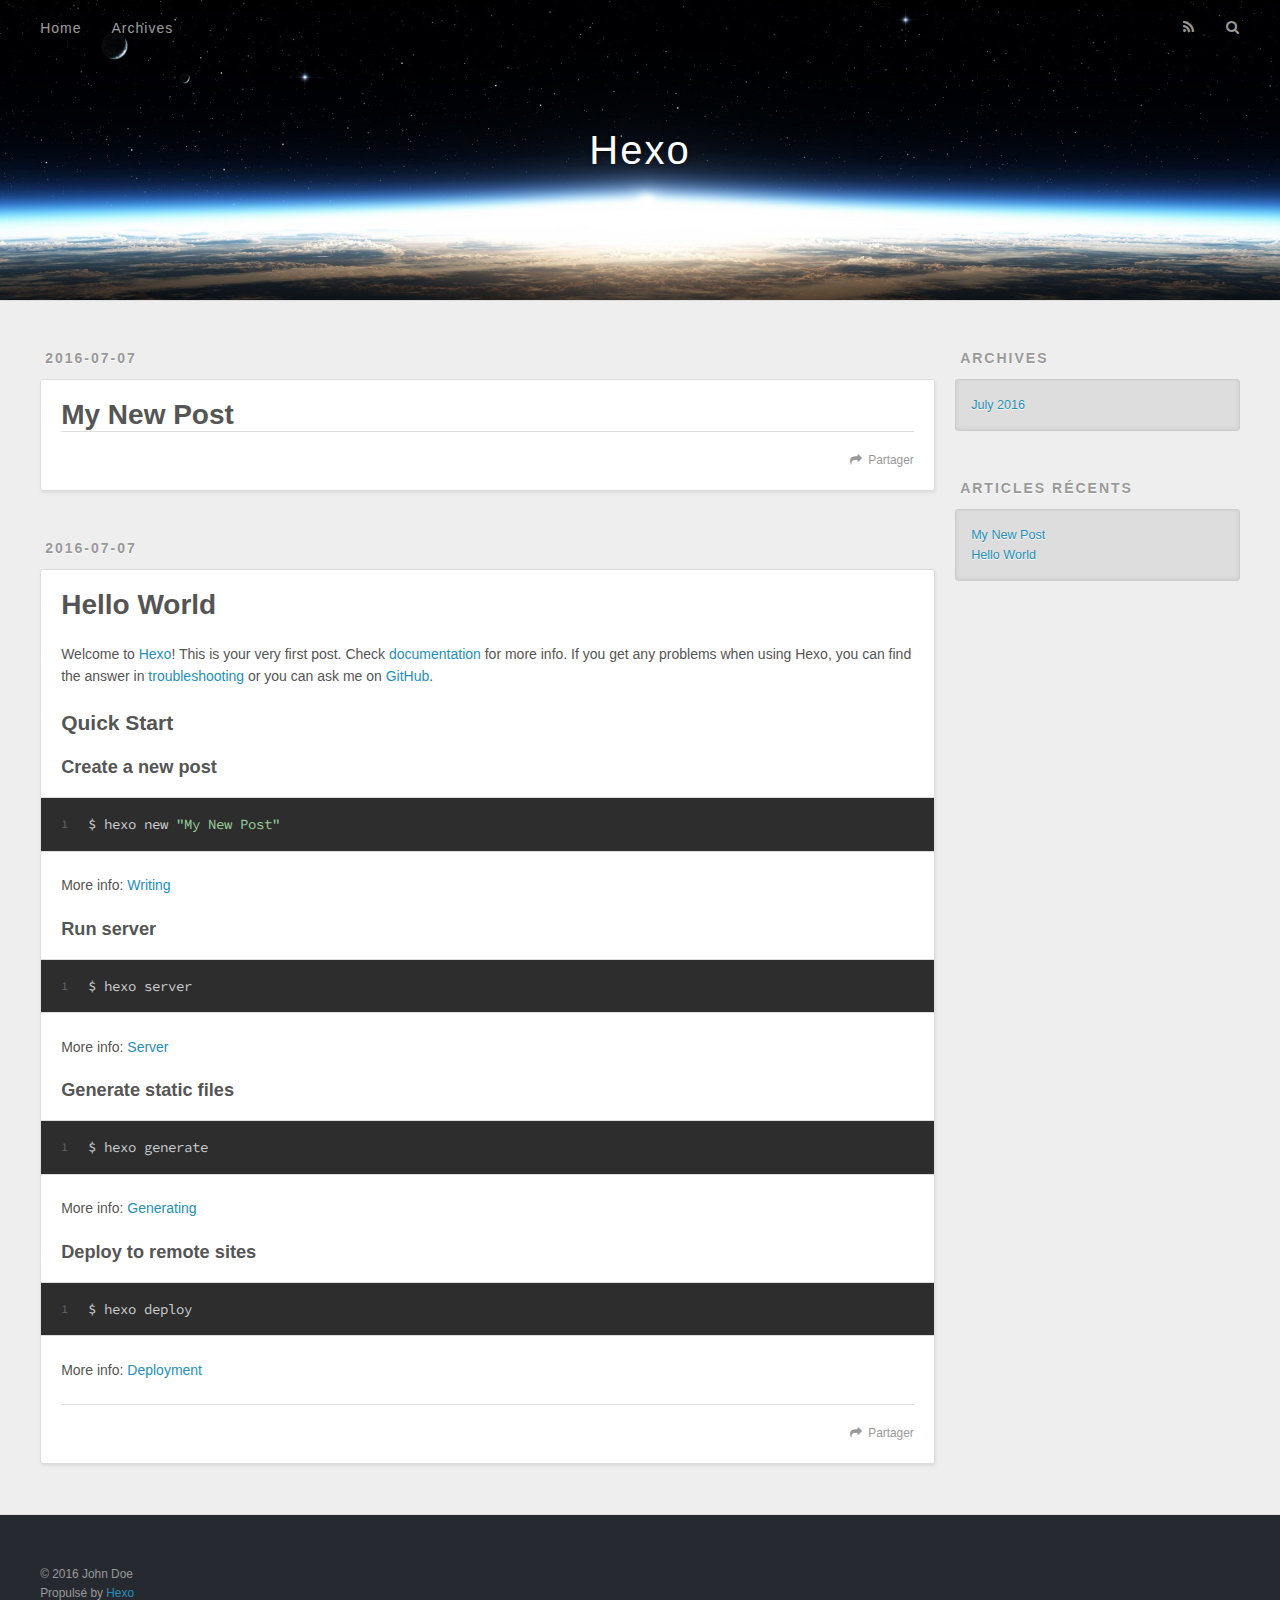
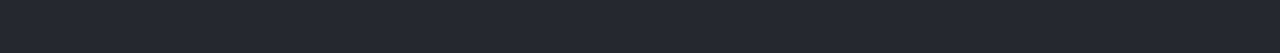
==== index.html @ 5da52dc1 "Site updated: 2016-07-07 16:59:54" ====
<!DOCTYPE html>
<html>
<head>
  <meta charset="utf-8">
  
  <title>Hexo</title>
  <meta name="viewport" content="width=device-width, initial-scale=1, maximum-scale=1">
  <meta property="og:type" content="website">
<meta property="og:title" content="Hexo">
<meta property="og:url" content="http://yoursite.com/index.html">
<meta property="og:site_name" content="Hexo">
<meta name="twitter:card" content="summary">
<meta name="twitter:title" content="Hexo">
  
    <link rel="alternate" href="/atom.xml" title="Hexo" type="application/atom+xml">
  
  
    <link rel="icon" href="/favicon.png">
  
  
    <link href="//fonts.googleapis.com/css?family=Source+Code+Pro" rel="stylesheet" type="text/css">
  
  <link rel="stylesheet" href="/css/style.css">
  

</head>

<body>
  <div id="container">
    <div id="wrap">
      <header id="header">
  <div id="banner"></div>
  <div id="header-outer" class="outer">
    <div id="header-title" class="inner">
      <h1 id="logo-wrap">
        <a href="/" id="logo">Hexo</a>
      </h1>
      
    </div>
    <div id="header-inner" class="inner">
      <nav id="main-nav">
        <a id="main-nav-toggle" class="nav-icon"></a>
        
          <a class="main-nav-link" href="/">Home</a>
        
          <a class="main-nav-link" href="/archives">Archives</a>
        
      </nav>
      <nav id="sub-nav">
        
          <a id="nav-rss-link" class="nav-icon" href="/atom.xml" title="Flux RSS"></a>
        
        <a id="nav-search-btn" class="nav-icon" title="Rechercher"></a>
      </nav>
      <div id="search-form-wrap">
        <form action="//google.com/search" method="get" accept-charset="UTF-8" class="search-form"><input type="search" name="q" results="0" class="search-form-input" placeholder="Search"><button type="submit" class="search-form-submit">&#xF002;</button><input type="hidden" name="sitesearch" value="http://yoursite.com"></form>
      </div>
    </div>
  </div>
</header>
      <div class="outer">
        <section id="main">
  
    <article id="post-My-New-Post" class="article article-type-post" itemscope itemprop="blogPost">
  <div class="article-meta">
    <a href="/2016/07/07/My-New-Post/" class="article-date">
  <time datetime="2016-07-07T08:47:09.000Z" itemprop="datePublished">2016-07-07</time>
</a>
    
  </div>
  <div class="article-inner">
    
    
      <header class="article-header">
        
  
    <h1 itemprop="name">
      <a class="article-title" href="/2016/07/07/My-New-Post/">My New Post</a>
    </h1>
  

      </header>
    
    <div class="article-entry" itemprop="articleBody">
      
        
      
    </div>
    <footer class="article-footer">
      <a data-url="http://yoursite.com/2016/07/07/My-New-Post/" data-id="ciqc2l2w700016sntjnwcvmla" class="article-share-link">Partager</a>
      
      
    </footer>
  </div>
  
</article>


  
    <article id="post-hello-world" class="article article-type-post" itemscope itemprop="blogPost">
  <div class="article-meta">
    <a href="/2016/07/07/hello-world/" class="article-date">
  <time datetime="2016-07-07T08:30:47.000Z" itemprop="datePublished">2016-07-07</time>
</a>
    
  </div>
  <div class="article-inner">
    
    
      <header class="article-header">
        
  
    <h1 itemprop="name">
      <a class="article-title" href="/2016/07/07/hello-world/">Hello World</a>
    </h1>
  

      </header>
    
    <div class="article-entry" itemprop="articleBody">
      
        <p>Welcome to <a href="https://hexo.io/" target="_blank" rel="external">Hexo</a>! This is your very first post. Check <a href="https://hexo.io/docs/" target="_blank" rel="external">documentation</a> for more info. If you get any problems when using Hexo, you can find the answer in <a href="https://hexo.io/docs/troubleshooting.html" target="_blank" rel="external">troubleshooting</a> or you can ask me on <a href="https://github.com/hexojs/hexo/issues" target="_blank" rel="external">GitHub</a>.</p>
<h2 id="Quick-Start"><a href="#Quick-Start" class="headerlink" title="Quick Start"></a>Quick Start</h2><h3 id="Create-a-new-post"><a href="#Create-a-new-post" class="headerlink" title="Create a new post"></a>Create a new post</h3><figure class="highlight bash"><table><tr><td class="gutter"><pre><div class="line">1</div></pre></td><td class="code"><pre><div class="line">$ hexo new <span class="string">"My New Post"</span></div></pre></td></tr></table></figure>
<p>More info: <a href="https://hexo.io/docs/writing.html" target="_blank" rel="external">Writing</a></p>
<h3 id="Run-server"><a href="#Run-server" class="headerlink" title="Run server"></a>Run server</h3><figure class="highlight bash"><table><tr><td class="gutter"><pre><div class="line">1</div></pre></td><td class="code"><pre><div class="line">$ hexo server</div></pre></td></tr></table></figure>
<p>More info: <a href="https://hexo.io/docs/server.html" target="_blank" rel="external">Server</a></p>
<h3 id="Generate-static-files"><a href="#Generate-static-files" class="headerlink" title="Generate static files"></a>Generate static files</h3><figure class="highlight bash"><table><tr><td class="gutter"><pre><div class="line">1</div></pre></td><td class="code"><pre><div class="line">$ hexo generate</div></pre></td></tr></table></figure>
<p>More info: <a href="https://hexo.io/docs/generating.html" target="_blank" rel="external">Generating</a></p>
<h3 id="Deploy-to-remote-sites"><a href="#Deploy-to-remote-sites" class="headerlink" title="Deploy to remote sites"></a>Deploy to remote sites</h3><figure class="highlight bash"><table><tr><td class="gutter"><pre><div class="line">1</div></pre></td><td class="code"><pre><div class="line">$ hexo deploy</div></pre></td></tr></table></figure>
<p>More info: <a href="https://hexo.io/docs/deployment.html" target="_blank" rel="external">Deployment</a></p>

      
    </div>
    <footer class="article-footer">
      <a data-url="http://yoursite.com/2016/07/07/hello-world/" data-id="ciqc2hck200006snt87di91wb" class="article-share-link">Partager</a>
      
      
    </footer>
  </div>
  
</article>


  

</section>
        
          <aside id="sidebar">
  
    

  
    

  
    
  
    
  <div class="widget-wrap">
    <h3 class="widget-title">Archives</h3>
    <div class="widget">
      <ul class="archive-list"><li class="archive-list-item"><a class="archive-list-link" href="/archives/2016/07/">July 2016</a></li></ul>
    </div>
  </div>


  
    
  <div class="widget-wrap">
    <h3 class="widget-title">Articles récents</h3>
    <div class="widget">
      <ul>
        
          <li>
            <a href="/2016/07/07/My-New-Post/">My New Post</a>
          </li>
        
          <li>
            <a href="/2016/07/07/hello-world/">Hello World</a>
          </li>
        
      </ul>
    </div>
  </div>

  
</aside>
        
      </div>
      <footer id="footer">
  
  <div class="outer">
    <div id="footer-info" class="inner">
      &copy; 2016 John Doe<br>
      Propulsé by <a href="http://hexo.io/" target="_blank">Hexo</a>
    </div>
  </div>
</footer>
    </div>
    <nav id="mobile-nav">
  
    <a href="/" class="mobile-nav-link">Home</a>
  
    <a href="/archives" class="mobile-nav-link">Archives</a>
  
</nav>
    

<script src="//ajax.googleapis.com/ajax/libs/jquery/2.0.3/jquery.min.js"></script>


  <link rel="stylesheet" href="/fancybox/jquery.fancybox.css">
  <script src="/fancybox/jquery.fancybox.pack.js"></script>


<script src="/js/script.js"></script>

  </div>
</body>
</html>
---- css/style.css ----
body {
  width: 100%;
}
body:before,
body:after {
  content: "";
  display: table;
}
body:after {
  clear: both;
}
html,
body,
div,
span,
applet,
object,
iframe,
h1,
h2,
h3,
h4,
h5,
h6,
p,
blockquote,
pre,
a,
abbr,
acronym,
address,
big,
cite,
code,
del,
dfn,
em,
img,
ins,
kbd,
q,
s,
samp,
small,
strike,
strong,
sub,
sup,
tt,
var,
dl,
dt,
dd,
ol,
ul,
li,
fieldset,
form,
label,
legend,
table,
caption,
tbody,
tfoot,
thead,
tr,
th,
td {
  margin: 0;
  padding: 0;
  border: 0;
  outline: 0;
  font-weight: inherit;
  font-style: inherit;
  font-family: inherit;
  font-size: 100%;
  vertical-align: baseline;
}
body {
  line-height: 1;
  color: #000;
  background: #fff;
}
ol,
ul {
  list-style: none;
}
table {
  border-collapse: separate;
  border-spacing: 0;
  vertical-align: middle;
}
caption,
th,
td {
  text-align: left;
  font-weight: normal;
  vertical-align: middle;
}
a img {
  border: none;
}
input,
button {
  margin: 0;
  padding: 0;
}
input::-moz-focus-inner,
button::-moz-focus-inner {
  border: 0;
  padding: 0;
}
@font-face {
  font-family: FontAwesome;
  font-style: normal;
  font-weight: normal;
  src: url("fonts/fontawesome-webfont.eot?v=#4.0.3");
  src: url("fonts/fontawesome-webfont.eot?#iefix&v=#4.0.3") format("embedded-opentype"), url("fonts/fontawesome-webfont.woff?v=#4.0.3") format("woff"), url("fonts/fontawesome-webfont.ttf?v=#4.0.3") format("truetype"), url("fonts/fontawesome-webfont.svg#fontawesomeregular?v=#4.0.3") format("svg");
}
html,
body,
#container {
  height: 100%;
}
body {
  background: #eee;
  font: 14px "Helvetica Neue", Helvetica, Arial, sans-serif;
  -webkit-text-size-adjust: 100%;
}
.outer {
  max-width: 1220px;
  margin: 0 auto;
  padding: 0 20px;
}
.outer:before,
.outer:after {
  content: "";
  display: table;
}
.outer:after {
  clear: both;
}
.inner {
  display: inline;
  float: left;
  width: 98.33333333333333%;
  margin: 0 0.833333333333333%;
}
.left,
.alignleft {
  float: left;
}
.right,
.alignright {
  float: right;
}
.clear {
  clear: both;
}
#container {
  position: relative;
}
.mobile-nav-on {
  overflow: hidden;
}
#wrap {
  height: 100%;
  width: 100%;
  position: absolute;
  top: 0;
  left: 0;
  -webkit-transition: 0.2s ease-out;
  -moz-transition: 0.2s ease-out;
  -ms-transition: 0.2s ease-out;
  transition: 0.2s ease-out;
  z-index: 1;
  background: #eee;
}
.mobile-nav-on #wrap {
  left: 280px;
}
@media screen and (min-width: 768px) {
  #main {
    display: inline;
    float: left;
    width: 73.33333333333333%;
    margin: 0 0.833333333333333%;
  }
}
.article-date,
.article-category-link,
.archive-year,
.widget-title {
  text-decoration: none;
  text-transform: uppercase;
  letter-spacing: 2px;
  color: #999;
  margin-bottom: 1em;
  margin-left: 5px;
  line-height: 1em;
  text-shadow: 0 1px #fff;
  font-weight: bold;
}
.article-inner,
.archive-article-inner {
  background: #fff;
  -webkit-box-shadow: 1px 2px 3px #ddd;
  box-shadow: 1px 2px 3px #ddd;
  border: 1px solid #ddd;
  -webkit-border-radius: 3px;
  border-radius: 3px;
}
.article-entry h1,
.widget h1 {
  font-size: 2em;
}
.article-entry h2,
.widget h2 {
  font-size: 1.5em;
}
.article-entry h3,
.widget h3 {
  font-size: 1.3em;
}
.article-entry h4,
.widget h4 {
  font-size: 1.2em;
}
.article-entry h5,
.widget h5 {
  font-size: 1em;
}
.article-entry h6,
.widget h6 {
  font-size: 1em;
  color: #999;
}
.article-entry hr,
.widget hr {
  border: 1px dashed #ddd;
}
.article-entry strong,
.widget strong {
  font-weight: bold;
}
.article-entry em,
.widget em,
.article-entry cite,
.widget cite {
  font-style: italic;
}
.article-entry sup,
.widget sup,
.article-entry sub,
.widget sub {
  font-size: 0.75em;
  line-height: 0;
  position: relative;
  vertical-align: baseline;
}
.article-entry sup,
.widget sup {
  top: -0.5em;
}
.article-entry sub,
.widget sub {
  bottom: -0.2em;
}
.article-entry small,
.widget small {
  font-size: 0.85em;
}
.article-entry acronym,
.widget acronym,
.article-entry abbr,
.widget abbr {
  border-bottom: 1px dotted;
}
.article-entry ul,
.widget ul,
.article-entry ol,
.widget ol,
.article-entry dl,
.widget dl {
  margin: 0 20px;
  line-height: 1.6em;
}
.article-entry ul ul,
.widget ul ul,
.article-entry ol ul,
.widget ol ul,
.article-entry ul ol,
.widget ul ol,
.article-entry ol ol,
.widget ol ol {
  margin-top: 0;
  margin-bottom: 0;
}
.article-entry ul,
.widget ul {
  list-style: disc;
}
.article-entry ol,
.widget ol {
  list-style: decimal;
}
.article-entry dt,
.widget dt {
  font-weight: bold;
}
#header {
  height: 300px;
  position: relative;
  border-bottom: 1px solid #ddd;
}
#header:before,
#header:after {
  content: "";
  position: absolute;
  left: 0;
  right: 0;
  height: 40px;
}
#header:before {
  top: 0;
  background: -webkit-linear-gradient(rgba(0,0,0,0.2), transparent);
  background: -moz-linear-gradient(rgba(0,0,0,0.2), transparent);
  background: -ms-linear-gradient(rgba(0,0,0,0.2), transparent);
  background: linear-gradient(rgba(0,0,0,0.2), transparent);
}
#header:after {
  bottom: 0;
  background: -webkit-linear-gradient(transparent, rgba(0,0,0,0.2));
  background: -moz-linear-gradient(transparent, rgba(0,0,0,0.2));
  background: -ms-linear-gradient(transparent, rgba(0,0,0,0.2));
  background: linear-gradient(transparent, rgba(0,0,0,0.2));
}
#header-outer {
  height: 100%;
  position: relative;
}
#header-inner {
  position: relative;
  overflow: hidden;
}
#banner {
  position: absolute;
  top: 0;
  left: 0;
  width: 100%;
  height: 100%;
  background: url("images/banner.jpg") center #000;
  -webkit-background-size: cover;
  -moz-background-size: cover;
  background-size: cover;
  z-index: -1;
}
#header-title {
  text-align: center;
  height: 40px;
  position: absolute;
  top: 50%;
  left: 0;
  margin-top: -20px;
}
#logo,
#subtitle {
  text-decoration: none;
  color: #fff;
  font-weight: 300;
  text-shadow: 0 1px 4px rgba(0,0,0,0.3);
}
#logo {
  font-size: 40px;
  line-height: 40px;
  letter-spacing: 2px;
}
#subtitle {
  font-size: 16px;
  line-height: 16px;
  letter-spacing: 1px;
}
#subtitle-wrap {
  margin-top: 16px;
}
#main-nav {
  float: left;
  margin-left: -15px;
}
.nav-icon,
.main-nav-link {
  float: left;
  color: #fff;
  opacity: 0.6;
  text-decoration: none;
  text-shadow: 0 1px rgba(0,0,0,0.2);
  -webkit-transition: opacity 0.2s;
  -moz-transition: opacity 0.2s;
  -ms-transition: opacity 0.2s;
  transition: opacity 0.2s;
  display: block;
  padding: 20px 15px;
}
.nav-icon:hover,
.main-nav-link:hover {
  opacity: 1;
}
.nav-icon {
  font-family: FontAwesome;
  text-align: center;
  font-size: 14px;
  width: 14px;
  height: 14px;
  padding: 20px 15px;
  position: relative;
  cursor: pointer;
}
.main-nav-link {
  font-weight: 300;
  letter-spacing: 1px;
}
@media screen and (max-width: 479px) {
  .main-nav-link {
    display: none;
  }
}
#main-nav-toggle {
  display: none;
}
#main-nav-toggle:before {
  content: "\f0c9";
}
@media screen and (max-width: 479px) {
  #main-nav-toggle {
    display: block;
  }
}
#sub-nav {
  float: right;
  margin-right: -15px;
}
#nav-rss-link:before {
  content: "\f09e";
}
#nav-search-btn:before {
  content: "\f002";
}
#search-form-wrap {
  position: absolute;
  top: 15px;
  width: 150px;
  height: 30px;
  right: -150px;
  opacity: 0;
  -webkit-transition: 0.2s ease-out;
  -moz-transition: 0.2s ease-out;
  -ms-transition: 0.2s ease-out;
  transition: 0.2s ease-out;
}
#search-form-wrap.on {
  opacity: 1;
  right: 0;
}
@media screen and (max-width: 479px) {
  #search-form-wrap {
    width: 100%;
    right: -100%;
  }
}
.search-form {
  position: absolute;
  top: 0;
  left: 0;
  right: 0;
  background: #fff;
  padding: 5px 15px;
  -webkit-border-radius: 15px;
  border-radius: 15px;
  -webkit-box-shadow: 0 0 10px rgba(0,0,0,0.3);
  box-shadow: 0 0 10px rgba(0,0,0,0.3);
}
.search-form-input {
  border: none;
  background: none;
  color: #555;
  width: 100%;
  font: 13px "Helvetica Neue", Helvetica, Arial, sans-serif;
  outline: none;
}
.search-form-input::-webkit-search-results-decoration,
.search-form-input::-webkit-search-cancel-button {
  -webkit-appearance: none;
}
.search-form-submit {
  position: absolute;
  top: 50%;
  right: 10px;
  margin-top: -7px;
  font: 13px FontAwesome;
  border: none;
  background: none;
  color: #bbb;
  cursor: pointer;
}
.search-form-submit:hover,
.search-form-submit:focus {
  color: #777;
}
.article {
  margin: 50px 0;
}
.article-inner {
  overflow: hidden;
}
.article-meta:before,
.article-meta:after {
  content: "";
  display: table;
}
.article-meta:after {
  clear: both;
}
.article-date {
  float: left;
}
.article-category {
  float: left;
  line-height: 1em;
  color: #ccc;
  text-shadow: 0 1px #fff;
  margin-left: 8px;
}
.article-category:before {
  content: "\2022";
}
.article-category-link {
  margin: 0 12px 1em;
}
.article-header {
  padding: 20px 20px 0;
}
.article-title {
  text-decoration: none;
  font-size: 2em;
  font-weight: bold;
  color: #555;
  line-height: 1.1em;
  -webkit-transition: color 0.2s;
  -moz-transition: color 0.2s;
  -ms-transition: color 0.2s;
  transition: color 0.2s;
}
a.article-title:hover {
  color: #258fb8;
}
.article-entry {
  color: #555;
  padding: 0 20px;
}
.article-entry:before,
.article-entry:after {
  content: "";
  display: table;
}
.article-entry:after {
  clear: both;
}
.article-entry p,
.article-entry table {
  line-height: 1.6em;
  margin: 1.6em 0;
}
.article-entry h1,
.article-entry h2,
.article-entry h3,
.article-entry h4,
.article-entry h5,
.article-entry h6 {
  font-weight: bold;
}
.article-entry h1,
.article-entry h2,
.article-entry h3,
.article-entry h4,
.article-entry h5,
.article-entry h6 {
  line-height: 1.1em;
  margin: 1.1em 0;
}
.article-entry a {
  color: #258fb8;
  text-decoration: none;
}
.article-entry a:hover {
  text-decoration: underline;
}
.article-entry ul,
.article-entry ol,
.article-entry dl {
  margin-top: 1.6em;
  margin-bottom: 1.6em;
}
.article-entry img,
.article-entry video {
  max-width: 100%;
  height: auto;
  display: block;
  margin: auto;
}
.article-entry iframe {
  border: none;
}
.article-entry table {
  width: 100%;
  border-collapse: collapse;
  border-spacing: 0;
}
.article-entry th {
  font-weight: bold;
  border-bottom: 3px solid #ddd;
  padding-bottom: 0.5em;
}
.article-entry td {
  border-bottom: 1px solid #ddd;
  padding: 10px 0;
}
.article-entry blockquote {
  font-family: Georgia, "Times New Roman", serif;
  font-size: 1.4em;
  margin: 1.6em 20px;
  text-align: center;
}
.article-entry blockquote footer {
  font-size: 14px;
  margin: 1.6em 0;
  font-family: "Helvetica Neue", Helvetica, Arial, sans-serif;
}
.article-entry blockquote footer cite:before {
  content: "—";
  padding: 0 0.5em;
}
.article-entry .pullquote {
  text-align: left;
  width: 45%;
  margin: 0;
}
.article-entry .pullquote.left {
  margin-left: 0.5em;
  margin-right: 1em;
}
.article-entry .pullquote.right {
  margin-right: 0.5em;
  margin-left: 1em;
}
.article-entry .caption {
  color: #999;
  display: block;
  font-size: 0.9em;
  margin-top: 0.5em;
  position: relative;
  text-align: center;
}
.article-entry .video-container {
  position: relative;
  padding-top: 56.25%;
  height: 0;
  overflow: hidden;
}
.article-entry .video-container iframe,
.article-entry .video-container object,
.article-entry .video-container embed {
  position: absolute;
  top: 0;
  left: 0;
  width: 100%;
  height: 100%;
  margin-top: 0;
}
.article-more-link a {
  display: inline-block;
  line-height: 1em;
  padding: 6px 15px;
  -webkit-border-radius: 15px;
  border-radius: 15px;
  background: #eee;
  color: #999;
  text-shadow: 0 1px #fff;
  text-decoration: none;
}
.article-more-link a:hover {
  background: #258fb8;
  color: #fff;
  text-decoration: none;
  text-shadow: 0 1px #1e7293;
}
.article-footer {
  font-size: 0.85em;
  line-height: 1.6em;
  border-top: 1px solid #ddd;
  padding-top: 1.6em;
  margin: 0 20px 20px;
}
.article-footer:before,
.article-footer:after {
  content: "";
  display: table;
}
.article-footer:after {
  clear: both;
}
.article-footer a {
  color: #999;
  text-decoration: none;
}
.article-footer a:hover {
  color: #555;
}
.article-tag-list-item {
  float: left;
  margin-right: 10px;
}
.article-tag-list-link:before {
  content: "#";
}
.article-comment-link {
  float: right;
}
.article-comment-link:before {
  content: "\f075";
  font-family: FontAwesome;
  padding-right: 8px;
}
.article-share-link {
  cursor: pointer;
  float: right;
  margin-left: 20px;
}
.article-share-link:before {
  content: "\f064";
  font-family: FontAwesome;
  padding-right: 6px;
}
#article-nav {
  position: relative;
}
#article-nav:before,
#article-nav:after {
  content: "";
  display: table;
}
#article-nav:after {
  clear: both;
}
@media screen and (min-width: 768px) {
  #article-nav {
    margin: 50px 0;
  }
  #article-nav:before {
    width: 8px;
    height: 8px;
    position: absolute;
    top: 50%;
    left: 50%;
    margin-top: -4px;
    margin-left: -4px;
    content: "";
    -webkit-border-radius: 50%;
    border-radius: 50%;
    background: #ddd;
    -webkit-box-shadow: 0 1px 2px #fff;
    box-shadow: 0 1px 2px #fff;
  }
}
.article-nav-link-wrap {
  text-decoration: none;
  text-shadow: 0 1px #fff;
  color: #999;
  -webkit-box-sizing: border-box;
  -moz-box-sizing: border-box;
  box-sizing: border-box;
  margin-top: 50px;
  text-align: center;
  display: block;
}
.article-nav-link-wrap:hover {
  color: #555;
}
@media screen and (min-width: 768px) {
  .article-nav-link-wrap {
    width: 50%;
    margin-top: 0;
  }
}
@media screen and (min-width: 768px) {
  #article-nav-newer {
    float: left;
    text-align: right;
    padding-right: 20px;
  }
}
@media screen and (min-width: 768px) {
  #article-nav-older {
    float: right;
    text-align: left;
    padding-left: 20px;
  }
}
.article-nav-caption {
  text-transform: uppercase;
  letter-spacing: 2px;
  color: #ddd;
  line-height: 1em;
  font-weight: bold;
}
#article-nav-newer .article-nav-caption {
  margin-right: -2px;
}
.article-nav-title {
  font-size: 0.85em;
  line-height: 1.6em;
  margin-top: 0.5em;
}
.article-share-box {
  position: absolute;
  display: none;
  background: #fff;
  -webkit-box-shadow: 1px 2px 10px rgba(0,0,0,0.2);
  box-shadow: 1px 2px 10px rgba(0,0,0,0.2);
  -webkit-border-radius: 3px;
  border-radius: 3px;
  margin-left: -145px;
  overflow: hidden;
  z-index: 1;
}
.article-share-box.on {
  display: block;
}
.article-share-input {
  width: 100%;
  background: none;
  -webkit-box-sizing: border-box;
  -moz-box-sizing: border-box;
  box-sizing: border-box;
  font: 14px "Helvetica Neue", Helvetica, Arial, sans-serif;
  padding: 0 15px;
  color: #555;
  outline: none;
  border: 1px solid #ddd;
  -webkit-border-radius: 3px 3px 0 0;
  border-radius: 3px 3px 0 0;
  height: 36px;
  line-height: 36px;
}
.article-share-links {
  background: #eee;
}
.article-share-links:before,
.article-share-links:after {
  content: "";
  display: table;
}
.article-share-links:after {
  clear: both;
}
.article-share-twitter,
.article-share-facebook,
.article-share-pinterest,
.article-share-google {
  width: 50px;
  height: 36px;
  display: block;
  float: left;
  position: relative;
  color: #999;
  text-shadow: 0 1px #fff;
}
.article-share-twitter:before,
.article-share-facebook:before,
.article-share-pinterest:before,
.article-share-google:before {
  font-size: 20px;
  font-family: FontAwesome;
  width: 20px;
  height: 20px;
  position: absolute;
  top: 50%;
  left: 50%;
  margin-top: -10px;
  margin-left: -10px;
  text-align: center;
}
.article-share-twitter:hover,
.article-share-facebook:hover,
.article-share-pinterest:hover,
.article-share-google:hover {
  color: #fff;
}
.article-share-twitter:before {
  content: "\f099";
}
.article-share-twitter:hover {
  background: #00aced;
  text-shadow: 0 1px #008abe;
}
.article-share-facebook:before {
  content: "\f09a";
}
.article-share-facebook:hover {
  background: #3b5998;
  text-shadow: 0 1px #2f477a;
}
.article-share-pinterest:before {
  content: "\f0d2";
}
.article-share-pinterest:hover {
  background: #cb2027;
  text-shadow: 0 1px #a21a1f;
}
.article-share-google:before {
  content: "\f0d5";
}
.article-share-google:hover {
  background: #dd4b39;
  text-shadow: 0 1px #be3221;
}
.article-gallery {
  background: #000;
  position: relative;
}
.article-gallery-photos {
  position: relative;
  overflow: hidden;
}
.article-gallery-img {
  display: none;
  max-width: 100%;
}
.article-gallery-img:first-child {
  display: block;
}
.article-gallery-img.loaded {
  position: absolute;
  display: block;
}
.article-gallery-img img {
  display: block;
  max-width: 100%;
  margin: 0 auto;
}
#comments {
  background: #fff;
  -webkit-box-shadow: 1px 2px 3px #ddd;
  box-shadow: 1px 2px 3px #ddd;
  padding: 20px;
  border: 1px solid #ddd;
  -webkit-border-radius: 3px;
  border-radius: 3px;
  margin: 50px 0;
}
#comments a {
  color: #258fb8;
}
.archives-wrap {
  margin: 50px 0;
}
.archives:before,
.archives:after {
  content: "";
  display: table;
}
.archives:after {
  clear: both;
}
.archive-year-wrap {
  margin-bottom: 1em;
}
.archives {
  -webkit-column-gap: 10px;
  -moz-column-gap: 10px;
  column-gap: 10px;
}
@media screen and (min-width: 480px) and (max-width: 767px) {
  .archives {
    -webkit-column-count: 2;
    -moz-column-count: 2;
    column-count: 2;
  }
}
@media screen and (min-width: 768px) {
  .archives {
    -webkit-column-count: 3;
    -moz-column-count: 3;
    column-count: 3;
  }
}
.archive-article {
  -webkit-column-break-inside: avoid;
  page-break-inside: avoid;
  overflow: hidden;
  break-inside: avoid-column;
}
.archive-article-inner {
  padding: 10px;
  margin-bottom: 15px;
}
.archive-article-title {
  text-decoration: none;
  font-weight: bold;
  color: #555;
  -webkit-transition: color 0.2s;
  -moz-transition: color 0.2s;
  -ms-transition: color 0.2s;
  transition: color 0.2s;
  line-height: 1.6em;
}
.archive-article-title:hover {
  color: #258fb8;
}
.archive-article-footer {
  margin-top: 1em;
}
.archive-article-date {
  color: #999;
  text-decoration: none;
  font-size: 0.85em;
  line-height: 1em;
  margin-bottom: 0.5em;
  display: block;
}
#page-nav {
  margin: 50px auto;
  background: #fff;
  -webkit-box-shadow: 1px 2px 3px #ddd;
  box-shadow: 1px 2px 3px #ddd;
  border: 1px solid #ddd;
  -webkit-border-radius: 3px;
  border-radius: 3px;
  text-align: center;
  color: #999;
  overflow: hidden;
}
#page-nav:before,
#page-nav:after {
  content: "";
  display: table;
}
#page-nav:after {
  clear: both;
}
#page-nav a,
#page-nav span {
  padding: 10px 20px;
  line-height: 1;
  height: 2ex;
}
#page-nav a {
  color: #999;
  text-decoration: none;
}
#page-nav a:hover {
  background: #999;
  color: #fff;
}
#page-nav .prev {
  float: left;
}
#page-nav .next {
  float: right;
}
#page-nav .page-number {
  display: inline-block;
}
@media screen and (max-width: 479px) {
  #page-nav .page-number {
    display: none;
  }
}
#page-nav .current {
  color: #555;
  font-weight: bold;
}
#page-nav .space {
  color: #ddd;
}
#footer {
  background: #262a30;
  padding: 50px 0;
  border-top: 1px solid #ddd;
  color: #999;
}
#footer a {
  color: #258fb8;
  text-decoration: none;
}
#footer a:hover {
  text-decoration: underline;
}
#footer-info {
  line-height: 1.6em;
  font-size: 0.85em;
}
.article-entry pre,
.article-entry .highlight {
  background: #2d2d2d;
  margin: 0 -20px;
  padding: 15px 20px;
  border-style: solid;
  border-color: #ddd;
  border-width: 1px 0;
  overflow: auto;
  color: #ccc;
  line-height: 22.400000000000002px;
}
.article-entry .highlight .gutter pre,
.article-entry .gist .gist-file .gist-data .line-numbers {
  color: #666;
  font-size: 0.85em;
}
.article-entry pre,
.article-entry code {
  font-family: "Source Code Pro", Consolas, Monaco, Menlo, Consolas, monospace;
}
.article-entry code {
  background: #eee;
  text-shadow: 0 1px #fff;
  padding: 0 0.3em;
}
.article-entry pre code {
  background: none;
  text-shadow: none;
  padding: 0;
}
.article-entry .highlight pre {
  border: none;
  margin: 0;
  padding: 0;
}
.article-entry .highlight table {
  margin: 0;
  width: auto;
}
.article-entry .highlight td {
  border: none;
  padding: 0;
}
.article-entry .highlight figcaption {
  font-size: 0.85em;
  color: #999;
  line-height: 1em;
  margin-bottom: 1em;
}
.article-entry .highlight figcaption:before,
.article-entry .highlight figcaption:after {
  content: "";
  display: table;
}
.article-entry .highlight figcaption:after {
  clear: both;
}
.article-entry .highlight figcaption a {
  float: right;
}
.article-entry .highlight .gutter pre {
  text-align: right;
  padding-right: 20px;
}
.article-entry .highlight .line {
  height: 22.400000000000002px;
}
.article-entry .highlight .line.marked {
  background: #515151;
}
.article-entry .gist {
  margin: 0 -20px;
  border-style: solid;
  border-color: #ddd;
  border-width: 1px 0;
  background: #2d2d2d;
  padding: 15px 20px 15px 0;
}
.article-entry .gist .gist-file {
  border: none;
  font-family: "Source Code Pro", Consolas, Monaco, Menlo, Consolas, monospace;
  margin: 0;
}
.article-entry .gist .gist-file .gist-data {
  background: none;
  border: none;
}
.article-entry .gist .gist-file .gist-data .line-numbers {
  background: none;
  border: none;
  padding: 0 20px 0 0;
}
.article-entry .gist .gist-file .gist-data .line-data {
  padding: 0 !important;
}
.article-entry .gist .gist-file .highlight {
  margin: 0;
  padding: 0;
  border: none;
}
.article-entry .gist .gist-file .gist-meta {
  background: #2d2d2d;
  color: #999;
  font: 0.85em "Helvetica Neue", Helvetica, Arial, sans-serif;
  text-shadow: 0 0;
  padding: 0;
  margin-top: 1em;
  margin-left: 20px;
}
.article-entry .gist .gist-file .gist-meta a {
  color: #258fb8;
  font-weight: normal;
}
.article-entry .gist .gist-file .gist-meta a:hover {
  text-decoration: underline;
}
pre .comment,
pre .title {
  color: #999;
}
pre .variable,
pre .attribute,
pre .tag,
pre .regexp,
pre .ruby .constant,
pre .xml .tag .title,
pre .xml .pi,
pre .xml .doctype,
pre .html .doctype,
pre .css .id,
pre .css .class,
pre .css .pseudo {
  color: #f2777a;
}
pre .number,
pre .preprocessor,
pre .built_in,
pre .literal,
pre .params,
pre .constant {
  color: #f99157;
}
pre .class,
pre .ruby .class .title,
pre .css .rules .attribute {
  color: #9c9;
}
pre .string,
pre .value,
pre .inheritance,
pre .header,
pre .ruby .symbol,
pre .xml .cdata {
  color: #9c9;
}
pre .css .hexcolor {
  color: #6cc;
}
pre .function,
pre .python .decorator,
pre .python .title,
pre .ruby .function .title,
pre .ruby .title .keyword,
pre .perl .sub,
pre .javascript .title,
pre .coffeescript .title {
  color: #69c;
}
pre .keyword,
pre .javascript .function {
  color: #c9c;
}
@media screen and (max-width: 479px) {
  #mobile-nav {
    position: absolute;
    top: 0;
    left: 0;
    width: 280px;
    height: 100%;
    background: #191919;
    border-right: 1px solid #fff;
  }
}
@media screen and (max-width: 479px) {
  .mobile-nav-link {
    display: block;
    color: #999;
    text-decoration: none;
    padding: 15px 20px;
    font-weight: bold;
  }
  .mobile-nav-link:hover {
    color: #fff;
  }
}
@media screen and (min-width: 768px) {
  #sidebar {
    display: inline;
    float: left;
    width: 23.333333333333332%;
    margin: 0 0.833333333333333%;
  }
}
.widget-wrap {
  margin: 50px 0;
}
.widget {
  color: #777;
  text-shadow: 0 1px #fff;
  background: #ddd;
  -webkit-box-shadow: 0 -1px 4px #ccc inset;
  box-shadow: 0 -1px 4px #ccc inset;
  border: 1px solid #ccc;
  padding: 15px;
  -webkit-border-radius: 3px;
  border-radius: 3px;
}
.widget a {
  color: #258fb8;
  text-decoration: none;
}
.widget a:hover {
  text-decoration: underline;
}
.widget ul ul,
.widget ol ul,
.widget dl ul,
.widget ul ol,
.widget ol ol,
.widget dl ol,
.widget ul dl,
.widget ol dl,
.widget dl dl {
  margin-left: 15px;
  list-style: disc;
}
.widget {
  line-height: 1.6em;
  word-wrap: break-word;
  font-size: 0.9em;
}
.widget ul,
.widget ol {
  list-style: none;
  margin: 0;
}
.widget ul ul,
.widget ol ul,
.widget ul ol,
.widget ol ol {
  margin: 0 20px;
}
.widget ul ul,
.widget ol ul {
  list-style: disc;
}
.widget ul ol,
.widget ol ol {
  list-style: decimal;
}
.category-list-count,
.tag-list-count,
.archive-list-count {
  padding-left: 5px;
  color: #999;
  font-size: 0.85em;
}
.category-list-count:before,
.tag-list-count:before,
.archive-list-count:before {
  content: "(";
}
.category-list-count:after,
.tag-list-count:after,
.archive-list-count:after {
  content: ")";
}
.tagcloud a {
  margin-right: 5px;
  display: inline-block;
}
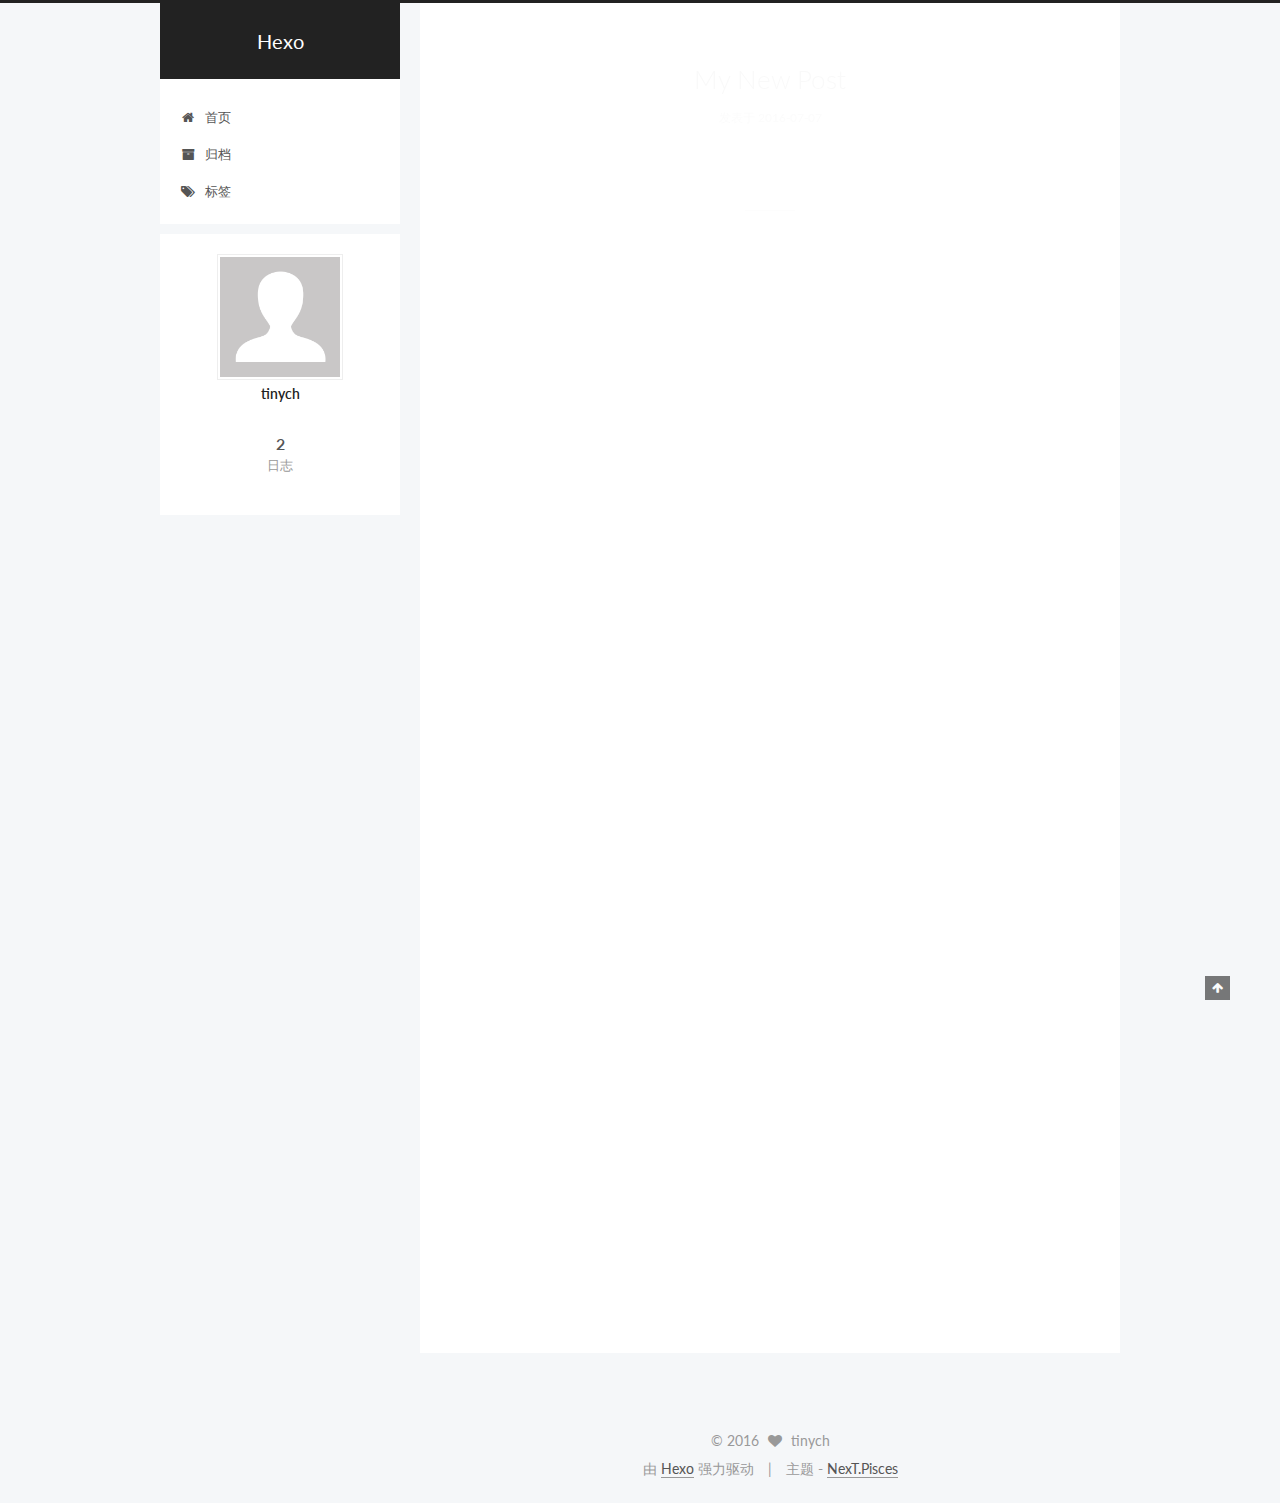
==== commit 6fdf4e67: "Site updated: 2016-07-07 18:28:16" ====
--- a/index.html
+++ b/index.html
@@ -1,125 +1,378 @@
-<!DOCTYPE html>
-<html>
+<!doctype html>
+
+
+
+  
+
+
+<html class="theme-next pisces use-motion">
 <head>
-  <meta charset="utf-8">
-  
-  <title>Hexo</title>
-  <meta name="viewport" content="width=device-width, initial-scale=1, maximum-scale=1">
-  <meta property="og:type" content="website">
+  <meta charset="UTF-8"/>
+<meta http-equiv="X-UA-Compatible" content="IE=edge,chrome=1" />
+<meta name="viewport" content="width=device-width, initial-scale=1, maximum-scale=1"/>
+
+
+
+<meta http-equiv="Cache-Control" content="no-transform" />
+<meta http-equiv="Cache-Control" content="no-siteapp" />
+
+
+
+
+
+
+
+
+
+
+
+
+  
+  
+  <link href="/vendors/fancybox/source/jquery.fancybox.css?v=2.1.5" rel="stylesheet" type="text/css" />
+
+
+
+
+  
+  
+  
+  
+
+  
+    
+    
+  
+
+  
+
+  
+
+  
+
+  
+
+  
+    
+    
+    <link href="//fonts.googleapis.com/css?family=Lato:300,300italic,400,400italic,700,700italic&subset=latin,latin-ext" rel="stylesheet" type="text/css">
+  
+
+
+
+
+
+
+<link href="/vendors/font-awesome/css/font-awesome.min.css?v=4.4.0" rel="stylesheet" type="text/css" />
+
+<link href="/css/main.css?v=5.0.1" rel="stylesheet" type="text/css" />
+
+
+  <meta name="keywords" content="Hexo, NexT" />
+
+
+
+
+
+
+
+
+  <link rel="shortcut icon" type="image/x-icon" href="/favicon.ico?v=5.0.1" />
+
+
+
+
+
+
+<meta property="og:type" content="website">
 <meta property="og:title" content="Hexo">
 <meta property="og:url" content="http://yoursite.com/index.html">
 <meta property="og:site_name" content="Hexo">
 <meta name="twitter:card" content="summary">
 <meta name="twitter:title" content="Hexo">
-  
-    <link rel="alternate" href="/atom.xml" title="Hexo" type="application/atom+xml">
-  
-  
-    <link rel="icon" href="/favicon.png">
-  
-  
-    <link href="//fonts.googleapis.com/css?family=Source+Code+Pro" rel="stylesheet" type="text/css">
-  
-  <link rel="stylesheet" href="/css/style.css">
-  
-
+
+
+
+<script type="text/javascript" id="hexo.configuration">
+  var NexT = window.NexT || {};
+  var CONFIG = {
+    scheme: 'Pisces',
+    sidebar: {"position":"left","display":"post"},
+    fancybox: true,
+    motion: true,
+    duoshuo: {
+      userId: 0,
+      author: '博主'
+    }
+  };
+</script>
+
+
+
+
+  <link rel="canonical" href="http://yoursite.com/"/>
+
+  <title> Hexo </title>
 </head>
 
-<body>
-  <div id="container">
-    <div id="wrap">
-      <header id="header">
-  <div id="banner"></div>
-  <div id="header-outer" class="outer">
-    <div id="header-title" class="inner">
-      <h1 id="logo-wrap">
-        <a href="/" id="logo">Hexo</a>
-      </h1>
-      
-    </div>
-    <div id="header-inner" class="inner">
-      <nav id="main-nav">
-        <a id="main-nav-toggle" class="nav-icon"></a>
-        
-          <a class="main-nav-link" href="/">Home</a>
-        
-          <a class="main-nav-link" href="/archives">Archives</a>
-        
-      </nav>
-      <nav id="sub-nav">
-        
-          <a id="nav-rss-link" class="nav-icon" href="/atom.xml" title="Flux RSS"></a>
-        
-        <a id="nav-search-btn" class="nav-icon" title="Rechercher"></a>
-      </nav>
-      <div id="search-form-wrap">
-        <form action="//google.com/search" method="get" accept-charset="UTF-8" class="search-form"><input type="search" name="q" results="0" class="search-form-input" placeholder="Search"><button type="submit" class="search-form-submit">&#xF002;</button><input type="hidden" name="sitesearch" value="http://yoursite.com"></form>
-      </div>
-    </div>
+<body itemscope itemtype="http://schema.org/WebPage" lang="zh-Hans">
+
+  
+
+
+
+
+
+
+
+
+
+
+  
+  
+    
+  
+
+  <div class="container one-collumn sidebar-position-left 
+   page-home 
+ ">
+    <div class="headband"></div>
+
+    <header id="header" class="header" itemscope itemtype="http://schema.org/WPHeader">
+      <div class="header-inner"><div class="site-meta ">
+  
+
+  <div class="custom-logo-site-title">
+    <a href="/"  class="brand" rel="start">
+      <span class="logo-line-before"><i></i></span>
+      <span class="site-title">Hexo</span>
+      <span class="logo-line-after"><i></i></span>
+    </a>
   </div>
-</header>
-      <div class="outer">
-        <section id="main">
-  
-    <article id="post-My-New-Post" class="article article-type-post" itemscope itemprop="blogPost">
-  <div class="article-meta">
-    <a href="/2016/07/07/My-New-Post/" class="article-date">
-  <time datetime="2016-07-07T08:47:09.000Z" itemprop="datePublished">2016-07-07</time>
-</a>
-    
-  </div>
-  <div class="article-inner">
-    
-    
-      <header class="article-header">
-        
-  
-    <h1 itemprop="name">
-      <a class="article-title" href="/2016/07/07/My-New-Post/">My New Post</a>
-    </h1>
-  
-
+  <p class="site-subtitle"></p>
+</div>
+
+<div class="site-nav-toggle">
+  <button>
+    <span class="btn-bar"></span>
+    <span class="btn-bar"></span>
+    <span class="btn-bar"></span>
+  </button>
+</div>
+
+<nav class="site-nav">
+  
+
+  
+    <ul id="menu" class="menu">
+      
+        
+        <li class="menu-item menu-item-home">
+          <a href="/" rel="section">
+            
+              <i class="menu-item-icon fa fa-fw fa-home"></i> <br />
+            
+            首页
+          </a>
+        </li>
+      
+        
+        <li class="menu-item menu-item-archives">
+          <a href="/archives" rel="section">
+            
+              <i class="menu-item-icon fa fa-fw fa-archive"></i> <br />
+            
+            归档
+          </a>
+        </li>
+      
+        
+        <li class="menu-item menu-item-tags">
+          <a href="/tags" rel="section">
+            
+              <i class="menu-item-icon fa fa-fw fa-tags"></i> <br />
+            
+            标签
+          </a>
+        </li>
+      
+
+      
+    </ul>
+  
+
+  
+</nav>
+
+ </div>
+    </header>
+
+    <main id="main" class="main">
+      <div class="main-inner">
+        <div class="content-wrap">
+          <div id="content" class="content">
+            
+  <section id="posts" class="posts-expand">
+    
+      
+
+  
+  
+
+  
+  
+  
+
+  <article class="post post-type-normal " itemscope itemtype="http://schema.org/Article">
+
+    
+      <header class="post-header">
+
+        
+        
+          <h1 class="post-title" itemprop="name headline">
+            
+            
+              
+                
+                <a class="post-title-link" href="/2016/07/07/My-New-Post/" itemprop="url">
+                  My New Post
+                </a>
+              
+            
+          </h1>
+        
+
+        <div class="post-meta">
+          <span class="post-time">
+            <span class="post-meta-item-icon">
+              <i class="fa fa-calendar-o"></i>
+            </span>
+            <span class="post-meta-item-text">发表于</span>
+            <time itemprop="dateCreated" datetime="2016-07-07T16:47:09+08:00" content="2016-07-07">
+              2016-07-07
+            </time>
+          </span>
+
+          
+
+          
+            
+          
+
+          
+
+          
+          
+
+          
+        </div>
       </header>
     
-    <div class="article-entry" itemprop="articleBody">
-      
-        
-      
-    </div>
-    <footer class="article-footer">
-      <a data-url="http://yoursite.com/2016/07/07/My-New-Post/" data-id="ciqc2l2w700016sntjnwcvmla" class="article-share-link">Partager</a>
-      
+
+
+    <div class="post-body" itemprop="articleBody">
+
+      
+      
+
+      
+        
+          
+            
+          
+        
+      
+    </div>
+
+    <div>
+      
+    </div>
+
+    <div>
+      
+    </div>
+
+    <footer class="post-footer">
+      
+
+      
+
+      
+      
+        <div class="post-eof"></div>
       
     </footer>
-  </div>
-  
-</article>
-
-
-  
-    <article id="post-hello-world" class="article article-type-post" itemscope itemprop="blogPost">
-  <div class="article-meta">
-    <a href="/2016/07/07/hello-world/" class="article-date">
-  <time datetime="2016-07-07T08:30:47.000Z" itemprop="datePublished">2016-07-07</time>
-</a>
-    
-  </div>
-  <div class="article-inner">
-    
-    
-      <header class="article-header">
-        
-  
-    <h1 itemprop="name">
-      <a class="article-title" href="/2016/07/07/hello-world/">Hello World</a>
-    </h1>
-  
-
+  </article>
+
+
+    
+      
+
+  
+  
+
+  
+  
+  
+
+  <article class="post post-type-normal " itemscope itemtype="http://schema.org/Article">
+
+    
+      <header class="post-header">
+
+        
+        
+          <h1 class="post-title" itemprop="name headline">
+            
+            
+              
+                
+                <a class="post-title-link" href="/2016/07/07/hello-world/" itemprop="url">
+                  Hello World
+                </a>
+              
+            
+          </h1>
+        
+
+        <div class="post-meta">
+          <span class="post-time">
+            <span class="post-meta-item-icon">
+              <i class="fa fa-calendar-o"></i>
+            </span>
+            <span class="post-meta-item-text">发表于</span>
+            <time itemprop="dateCreated" datetime="2016-07-07T16:30:47+08:00" content="2016-07-07">
+              2016-07-07
+            </time>
+          </span>
+
+          
+
+          
+            
+          
+
+          
+
+          
+          
+
+          
+        </div>
       </header>
     
-    <div class="article-entry" itemprop="articleBody">
-      
-        <p>Welcome to <a href="https://hexo.io/" target="_blank" rel="external">Hexo</a>! This is your very first post. Check <a href="https://hexo.io/docs/" target="_blank" rel="external">documentation</a> for more info. If you get any problems when using Hexo, you can find the answer in <a href="https://hexo.io/docs/troubleshooting.html" target="_blank" rel="external">troubleshooting</a> or you can ask me on <a href="https://github.com/hexojs/hexo/issues" target="_blank" rel="external">GitHub</a>.</p>
+
+
+    <div class="post-body" itemprop="articleBody">
+
+      
+      
+
+      
+        
+          
+            <p>Welcome to <a href="https://hexo.io/" target="_blank" rel="external">Hexo</a>! This is your very first post. Check <a href="https://hexo.io/docs/" target="_blank" rel="external">documentation</a> for more info. If you get any problems when using Hexo, you can find the answer in <a href="https://hexo.io/docs/troubleshooting.html" target="_blank" rel="external">troubleshooting</a> or you can ask me on <a href="https://github.com/hexojs/hexo/issues" target="_blank" rel="external">GitHub</a>.</p>
 <h2 id="Quick-Start"><a href="#Quick-Start" class="headerlink" title="Quick Start"></a>Quick Start</h2><h3 id="Create-a-new-post"><a href="#Create-a-new-post" class="headerlink" title="Create a new post"></a>Create a new post</h3><figure class="highlight bash"><table><tr><td class="gutter"><pre><div class="line">1</div></pre></td><td class="code"><pre><div class="line">$ hexo new <span class="string">"My New Post"</span></div></pre></td></tr></table></figure>
 <p>More info: <a href="https://hexo.io/docs/writing.html" target="_blank" rel="external">Writing</a></p>
 <h3 id="Run-server"><a href="#Run-server" class="headerlink" title="Run server"></a>Run server</h3><figure class="highlight bash"><table><tr><td class="gutter"><pre><div class="line">1</div></pre></td><td class="code"><pre><div class="line">$ hexo server</div></pre></td></tr></table></figure>
@@ -129,92 +382,227 @@
 <h3 id="Deploy-to-remote-sites"><a href="#Deploy-to-remote-sites" class="headerlink" title="Deploy to remote sites"></a>Deploy to remote sites</h3><figure class="highlight bash"><table><tr><td class="gutter"><pre><div class="line">1</div></pre></td><td class="code"><pre><div class="line">$ hexo deploy</div></pre></td></tr></table></figure>
 <p>More info: <a href="https://hexo.io/docs/deployment.html" target="_blank" rel="external">Deployment</a></p>
 
-      
-    </div>
-    <footer class="article-footer">
-      <a data-url="http://yoursite.com/2016/07/07/hello-world/" data-id="ciqc2hck200006snt87di91wb" class="article-share-link">Partager</a>
-      
+          
+        
+      
+    </div>
+
+    <div>
+      
+    </div>
+
+    <div>
+      
+    </div>
+
+    <footer class="post-footer">
+      
+
+      
+
+      
+      
+        <div class="post-eof"></div>
       
     </footer>
+  </article>
+
+
+    
+  </section>
+
+  
+
+
+          </div>
+          
+
+
+          
+
+        </div>
+        
+          
+  
+  <div class="sidebar-toggle">
+    <div class="sidebar-toggle-line-wrap">
+      <span class="sidebar-toggle-line sidebar-toggle-line-first"></span>
+      <span class="sidebar-toggle-line sidebar-toggle-line-middle"></span>
+      <span class="sidebar-toggle-line sidebar-toggle-line-last"></span>
+    </div>
   </div>
-  
-</article>
-
-
-  
-
-</section>
-        
-          <aside id="sidebar">
-  
-    
-
-  
-    
-
-  
-    
-  
-    
-  <div class="widget-wrap">
-    <h3 class="widget-title">Archives</h3>
-    <div class="widget">
-      <ul class="archive-list"><li class="archive-list-item"><a class="archive-list-link" href="/archives/2016/07/">July 2016</a></li></ul>
+
+  <aside id="sidebar" class="sidebar">
+    <div class="sidebar-inner">
+
+      
+
+      
+
+      <section class="site-overview sidebar-panel  sidebar-panel-active ">
+        <div class="site-author motion-element" itemprop="author" itemscope itemtype="http://schema.org/Person">
+          <img class="site-author-image" itemprop="image"
+               src="/images/avatar.gif"
+               alt="tinych" />
+          <p class="site-author-name" itemprop="name">tinych</p>
+          <p class="site-description motion-element" itemprop="description"></p>
+        </div>
+        <nav class="site-state motion-element">
+          <div class="site-state-item site-state-posts">
+            <a href="/archives">
+              <span class="site-state-item-count">2</span>
+              <span class="site-state-item-name">日志</span>
+            </a>
+          </div>
+
+          
+
+          
+
+        </nav>
+
+        
+
+        <div class="links-of-author motion-element">
+          
+        </div>
+
+        
+        
+
+        
+        
+
+      </section>
+
+      
+
+    </div>
+  </aside>
+
+
+        
+      </div>
+    </main>
+
+    <footer id="footer" class="footer">
+      <div class="footer-inner">
+        <div class="copyright" >
+  
+  &copy; 
+  <span itemprop="copyrightYear">2016</span>
+  <span class="with-love">
+    <i class="fa fa-heart"></i>
+  </span>
+  <span class="author" itemprop="copyrightHolder">tinych</span>
+</div>
+
+<div class="powered-by">
+  由 <a class="theme-link" href="http://hexo.io">Hexo</a> 强力驱动
+</div>
+
+<div class="theme-info">
+  主题 -
+  <a class="theme-link" href="https://github.com/iissnan/hexo-theme-next">
+    NexT.Pisces
+  </a>
+</div>
+
+        
+
+        
+      </div>
+    </footer>
+
+    <div class="back-to-top">
+      <i class="fa fa-arrow-up"></i>
     </div>
   </div>
 
-
-  
-    
-  <div class="widget-wrap">
-    <h3 class="widget-title">Articles récents</h3>
-    <div class="widget">
-      <ul>
-        
-          <li>
-            <a href="/2016/07/07/My-New-Post/">My New Post</a>
-          </li>
-        
-          <li>
-            <a href="/2016/07/07/hello-world/">Hello World</a>
-          </li>
-        
-      </ul>
-    </div>
-  </div>
-
-  
-</aside>
-        
-      </div>
-      <footer id="footer">
-  
-  <div class="outer">
-    <div id="footer-info" class="inner">
-      &copy; 2016 John Doe<br>
-      Propulsé by <a href="http://hexo.io/" target="_blank">Hexo</a>
-    </div>
-  </div>
-</footer>
-    </div>
-    <nav id="mobile-nav">
-  
-    <a href="/" class="mobile-nav-link">Home</a>
-  
-    <a href="/archives" class="mobile-nav-link">Archives</a>
-  
-</nav>
-    
-
-<script src="//ajax.googleapis.com/ajax/libs/jquery/2.0.3/jquery.min.js"></script>
-
-
-  <link rel="stylesheet" href="/fancybox/jquery.fancybox.css">
-  <script src="/fancybox/jquery.fancybox.pack.js"></script>
-
-
-<script src="/js/script.js"></script>
-
-  </div>
+  
+
+<script type="text/javascript">
+  if (Object.prototype.toString.call(window.Promise) !== '[object Function]') {
+    window.Promise = null;
+  }
+</script>
+
+
+
+
+
+
+
+
+
+  
+
+
+
+  
+  <script type="text/javascript" src="/vendors/jquery/index.js?v=2.1.3"></script>
+
+  
+  <script type="text/javascript" src="/vendors/fastclick/lib/fastclick.min.js?v=1.0.6"></script>
+
+  
+  <script type="text/javascript" src="/vendors/jquery_lazyload/jquery.lazyload.js?v=1.9.7"></script>
+
+  
+  <script type="text/javascript" src="/vendors/velocity/velocity.min.js?v=1.2.1"></script>
+
+  
+  <script type="text/javascript" src="/vendors/velocity/velocity.ui.min.js?v=1.2.1"></script>
+
+  
+  <script type="text/javascript" src="/vendors/fancybox/source/jquery.fancybox.pack.js?v=2.1.5"></script>
+
+
+  
+
+
+  <script type="text/javascript" src="/js/src/utils.js?v=5.0.1"></script>
+
+  <script type="text/javascript" src="/js/src/motion.js?v=5.0.1"></script>
+
+
+
+  
+  
+
+
+  <script type="text/javascript" src="/js/src/affix.js?v=5.0.1"></script>
+
+  <script type="text/javascript" src="/js/src/schemes/pisces.js?v=5.0.1"></script>
+
+
+
+  
+
+  
+
+
+  <script type="text/javascript" src="/js/src/bootstrap.js?v=5.0.1"></script>
+
+
+
+  
+
+
+
+  
+
+
+
+
+  
+  
+
+  
+
+  
+
+  
+
 </body>
-</html>+</html>
--- a/css/main.css
+++ b/css/main.css
@@ -0,0 +1,2522 @@
+/* normalize.css v3.0.2 | MIT License | git.io/normalize */
+html {
+  font-family: sans-serif; /* 1 */
+  -ms-text-size-adjust: 100%; /* 2 */
+  -webkit-text-size-adjust: 100%; /* 2 */
+}
+body {
+  margin: 0;
+}
+article,
+aside,
+details,
+figcaption,
+figure,
+footer,
+header,
+hgroup,
+main,
+menu,
+nav,
+section,
+summary {
+  display: block;
+}
+audio,
+canvas,
+progress,
+video {
+  display: inline-block; /* 1 */
+  vertical-align: baseline; /* 2 */
+}
+audio:not([controls]) {
+  display: none;
+  height: 0;
+}
+[hidden],
+template {
+  display: none;
+}
+a {
+  background-color: transparent;
+}
+a:active,
+a:hover {
+  outline: 0;
+}
+abbr[title] {
+  border-bottom: 1px dotted;
+}
+b,
+strong {
+  font-weight: bold;
+}
+dfn {
+  font-style: italic;
+}
+h1 {
+  font-size: 2em;
+  margin: 0.67em 0;
+}
+mark {
+  background: #ff0;
+  color: #000;
+}
+small {
+  font-size: 80%;
+}
+sub,
+sup {
+  font-size: 75%;
+  line-height: 0;
+  position: relative;
+  vertical-align: baseline;
+}
+sup {
+  top: -0.5em;
+}
+sub {
+  bottom: -0.25em;
+}
+img {
+  border: 0;
+}
+svg:not(:root) {
+  overflow: hidden;
+}
+figure {
+  margin: 1em 40px;
+}
+hr {
+  -moz-box-sizing: content-box;
+  box-sizing: content-box;
+  height: 0;
+}
+pre {
+  overflow: auto;
+}
+code,
+kbd,
+pre,
+samp {
+  font-family: monospace, monospace;
+  font-size: 1em;
+}
+button,
+input,
+optgroup,
+select,
+textarea {
+  color: inherit; /* 1 */
+  font: inherit; /* 2 */
+  margin: 0; /* 3 */
+}
+button {
+  overflow: visible;
+}
+button,
+select {
+  text-transform: none;
+}
+button,
+html input[type="button"],
+input[type="reset"],
+input[type="submit"] {
+  -webkit-appearance: button; /* 2 */
+  cursor: pointer; /* 3 */
+}
+button[disabled],
+html input[disabled] {
+  cursor: default;
+}
+button::-moz-focus-inner,
+input::-moz-focus-inner {
+  border: 0;
+  padding: 0;
+}
+input {
+  line-height: normal;
+}
+input[type="checkbox"],
+input[type="radio"] {
+  box-sizing: border-box; /* 1 */
+  padding: 0; /* 2 */
+}
+input[type="number"]::-webkit-inner-spin-button,
+input[type="number"]::-webkit-outer-spin-button {
+  height: auto;
+}
+input[type="search"] {
+  -webkit-appearance: textfield; /* 1 */
+  -moz-box-sizing: content-box;
+  -webkit-box-sizing: content-box; /* 2 */
+  box-sizing: content-box;
+}
+input[type="search"]::-webkit-search-cancel-button,
+input[type="search"]::-webkit-search-decoration {
+  -webkit-appearance: none;
+}
+fieldset {
+  border: 1px solid #c0c0c0;
+  margin: 0 2px;
+  padding: 0.35em 0.625em 0.75em;
+}
+legend {
+  border: 0; /* 1 */
+  padding: 0; /* 2 */
+}
+textarea {
+  overflow: auto;
+}
+optgroup {
+  font-weight: bold;
+}
+table {
+  border-collapse: collapse;
+  border-spacing: 0;
+}
+td,
+th {
+  padding: 0;
+}
+::selection {
+  background: #262a30;
+  color: #fff;
+}
+body {
+  position: relative;
+  font-family: 'Lato', "PingFang SC", "Microsoft YaHei", sans-serif;
+  font-size: 14px;
+  line-height: 2;
+  color: #555;
+  background: #fff;
+}
+@media (max-width: 767px) {
+  body {
+    padding-right: 0 !important;
+  }
+}
+@media (min-width: 768px) and (max-width: 991px) {
+  body {
+    padding-right: 0 !important;
+  }
+}
+@media (min-width: 1600px) {
+  body {
+    font-size: 16px;
+  }
+}
+h1,
+h2,
+h3,
+h4,
+h5,
+h6 {
+  margin: 0;
+  padding: 0;
+  font-weight: bold;
+  line-height: 1.5;
+  font-family: 'Lato', "PingFang SC", "Microsoft YaHei", sans-serif;
+}
+h2,
+h3,
+h4,
+h5,
+h6 {
+  margin: 20px 0 15px;
+}
+h1 {
+  font-size: 22px;
+}
+@media (max-width: 767px) {
+  h1 {
+    font-size: 18px;
+  }
+}
+h2 {
+  font-size: 20px;
+}
+@media (max-width: 767px) {
+  h2 {
+    font-size: 16px;
+  }
+}
+h3 {
+  font-size: 18px;
+}
+@media (max-width: 767px) {
+  h3 {
+    font-size: 14px;
+  }
+}
+h4 {
+  font-size: 16px;
+}
+@media (max-width: 767px) {
+  h4 {
+    font-size: 12px;
+  }
+}
+h5 {
+  font-size: 14px;
+}
+@media (max-width: 767px) {
+  h5 {
+    font-size: 10px;
+  }
+}
+h6 {
+  font-size: 12px;
+}
+@media (max-width: 767px) {
+  h6 {
+    font-size: 8px;
+  }
+}
+p {
+  margin: 0 0 25px 0;
+}
+a {
+  color: #555;
+  text-decoration: none;
+  border-bottom: 1px solid #999;
+  word-wrap: break-word;
+}
+a:hover {
+  color: #222;
+  border-bottom-color: #222;
+}
+ul {
+  list-style: none;
+}
+blockquote {
+  margin: 0;
+  padding: 0;
+}
+img {
+  display: block;
+  margin: auto;
+  max-width: 100%;
+  height: auto;
+}
+hr {
+  margin: 40px 0;
+  height: 3px;
+  border: none;
+  background-color: #ddd;
+  background-image: repeating-linear-gradient(-45deg, #fff, #fff 4px, transparent 4px, transparent 8px);
+}
+blockquote {
+  padding: 0 15px;
+  color: #666;
+  border-left: 4px solid #ddd;
+}
+blockquote cite::before {
+  content: "-";
+  padding: 0 5px;
+}
+dt {
+  font-weight: 700;
+}
+dd {
+  margin: 0;
+  padding: 0;
+}
+.text-left {
+  text-align: left;
+}
+.text-center {
+  text-align: center;
+}
+.text-right {
+  text-align: right;
+}
+.text-justify {
+  text-align: justify;
+}
+.text-nowrap {
+  white-space: nowrap;
+}
+.text-lowercase {
+  text-transform: lowercase;
+}
+.text-uppercase {
+  text-transform: uppercase;
+}
+.text-capitalize {
+  text-transform: capitalize;
+}
+.center-block {
+  display: block;
+  margin-left: auto;
+  margin-right: auto;
+}
+.clearfix:before,
+.clearfix:after {
+  content: " ";
+  display: table;
+}
+.clearfix:after {
+  clear: both;
+}
+.pullquote {
+  width: 45%;
+}
+.pullquote.left {
+  float: left;
+  margin-left: 5px;
+  margin-right: 10px;
+}
+.pullquote.right {
+  float: right;
+  margin-left: 10px;
+  margin-right: 5px;
+}
+.affix.affix.affix {
+  position: fixed;
+}
+.translation {
+  margin-top: -20px;
+  font-size: 14px;
+  color: #999;
+}
+.scrollbar-measure {
+  width: 100px;
+  height: 100px;
+  overflow: scroll;
+  position: absolute;
+  top: -9999px;
+}
+.use-motion .motion-element {
+  opacity: 0;
+}
+#local-search-input {
+  padding: 3px;
+  border: none;
+  text-indent: 14px;
+  border-radius: 0;
+  width: 140px;
+  outline: none;
+  border-bottom: 1px solid #999;
+  background: inherit;
+  opacity: 0.5;
+}
+#local-search-input:focus {
+  opacity: 1;
+}
+.search-icon {
+  position: absolute;
+  top: 9px;
+}
+table {
+  margin: 20px 0;
+  width: 100%;
+  border-collapse: collapse;
+  border-spacing: 0;
+  border: 1px solid #ddd;
+  font-size: 14px;
+  table-layout: fixed;
+  word-wrap: break-all;
+}
+table>tbody>tr:nth-of-type(odd) {
+  background-color: #f9f9f9;
+}
+table>tbody>tr:hover {
+  background-color: #f5f5f5;
+}
+caption,
+th,
+td {
+  padding: 8px;
+  text-align: left;
+  vertical-align: middle;
+  font-weight: normal;
+}
+th,
+td {
+  border-bottom: 3px solid #ddd;
+  border-right: 1px solid #eee;
+}
+th {
+  padding-bottom: 10px;
+  font-weight: 700;
+}
+td {
+  border-bottom-width: 1px;
+}
+html,
+body {
+  height: 100%;
+}
+.container {
+  position: relative;
+  min-height: 100%;
+}
+.header-inner {
+  margin: 0 auto;
+  padding: 100px 0 70px;
+  width: 700px;
+}
+@media (min-width: 1600px) {
+  .container .header-inner {
+    width: 900px;
+  }
+}
+.main {
+  padding-bottom: 150px;
+}
+.main-inner {
+  margin: 0 auto;
+  width: 700px;
+}
+@media (min-width: 1600px) {
+  .container .main-inner {
+    width: 900px;
+  }
+}
+.footer {
+  position: absolute;
+  left: 0;
+  bottom: 0;
+  width: 100%;
+  min-height: 50px;
+}
+.footer-inner {
+  box-sizing: border-box;
+  margin: 20px auto;
+  width: 700px;
+}
+@media (min-width: 1600px) {
+  .container .footer-inner {
+    width: 900px;
+  }
+}
+pre,
+.highlight {
+  overflow: auto;
+  margin: 20px 0;
+  padding: 15px;
+  font-size: 13px;
+  color: #4d4d4c;
+  background: #f7f7f7;
+  line-height: 1.6;
+}
+pre,
+code {
+  font-family: consolas, Menlo, "PingFang SC", "Microsoft YaHei", monospace;
+}
+code {
+  padding: 2px 4px;
+  word-break: break-all;
+  color: #555;
+  background: #eee;
+  border-radius: 4px;
+  font-size: 13px;
+}
+pre code {
+  padding: 0;
+  color: #4d4d4c;
+  background: none;
+  text-shadow: none;
+}
+.highlight pre {
+  border: none;
+  margin: 0;
+  padding: 1px;
+}
+.highlight table {
+  margin: 0;
+  width: auto;
+  border: none;
+}
+.highlight td {
+  border: none;
+  padding: 0;
+}
+.highlight figcaption {
+  font-size: 1em;
+  color: #4d4d4c;
+  line-height: 1em;
+  margin-bottom: 1em;
+}
+.highlight figcaption:before,
+.highlight figcaption:after {
+  content: " ";
+  display: table;
+}
+.highlight figcaption:after {
+  clear: both;
+}
+.highlight figcaption a {
+  float: right;
+  color: #4d4d4c;
+}
+.highlight figcaption a:hover {
+  border-bottom-color: #4d4d4c;
+}
+.highlight .gutter pre {
+  color: #666;
+  text-align: right;
+  padding-right: 20px;
+}
+.highlight .line {
+  height: 20px;
+}
+.gist table {
+  width: auto;
+}
+.gist table td {
+  border: none;
+}
+pre .comment {
+  color: #8e908c;
+}
+pre .variable,
+pre .attribute,
+pre .tag,
+pre .regexp,
+pre .ruby .constant,
+pre .xml .tag .title,
+pre .xml .pi,
+pre .xml .doctype,
+pre .html .doctype,
+pre .css .id,
+pre .css .class,
+pre .css .pseudo {
+  color: #c82829;
+}
+pre .number,
+pre .preprocessor,
+pre .built_in,
+pre .literal,
+pre .params,
+pre .constant,
+pre .command {
+  color: #f5871f;
+}
+pre .ruby .class .title,
+pre .css .rules .attribute,
+pre .string,
+pre .value,
+pre .inheritance,
+pre .header,
+pre .ruby .symbol,
+pre .xml .cdata,
+pre .special,
+pre .number,
+pre .formula {
+  color: #718c00;
+}
+pre .title,
+pre .css .hexcolor {
+  color: #3e999f;
+}
+pre .function,
+pre .python .decorator,
+pre .python .title,
+pre .ruby .function .title,
+pre .ruby .title .keyword,
+pre .perl .sub,
+pre .javascript .title,
+pre .coffeescript .title {
+  color: #4271ae;
+}
+pre .keyword,
+pre .javascript .function {
+  color: #8959a8;
+}
+.full-image.full-image.full-image {
+  border: none;
+  max-width: 100%;
+  width: auto;
+  margin: 20px auto;
+}
+@media (min-width: 992px) {
+  .full-image.full-image.full-image {
+    max-width: none;
+    width: 126%;
+    margin: 0 -13%;
+  }
+}
+.blockquote-center,
+.page-home .post-type-quote blockquote,
+.page-post-detail .post-type-quote blockquote {
+  position: relative;
+  margin: 40px 0;
+  padding: 0;
+  border-left: none;
+  text-align: center;
+}
+.blockquote-center::before,
+.page-home .post-type-quote blockquote::before,
+.page-post-detail .post-type-quote blockquote::before,
+.blockquote-center::after,
+.page-home .post-type-quote blockquote::after,
+.page-post-detail .post-type-quote blockquote::after {
+  position: absolute;
+  content: ' ';
+  display: block;
+  width: 100%;
+  height: 24px;
+  opacity: 0.2;
+  background-repeat: no-repeat;
+  background-position: 0 -6px;
+  background-size: 22px 22px;
+}
+.blockquote-center::before,
+.page-home .post-type-quote blockquote::before,
+.page-post-detail .post-type-quote blockquote::before {
+  top: -20px;
+  background-image: url("../images/quote-l.svg");
+  border-top: 1px solid #ccc;
+}
+.blockquote-center::after,
+.page-home .post-type-quote blockquote::after,
+.page-post-detail .post-type-quote blockquote::after {
+  bottom: -20px;
+  background-image: url("../images/quote-r.svg");
+  border-bottom: 1px solid #ccc;
+  background-position: 100% 8px;
+}
+.blockquote-center p,
+.page-home .post-type-quote blockquote p,
+.page-post-detail .post-type-quote blockquote p,
+.blockquote-center div,
+.page-home .post-type-quote blockquote div,
+.page-post-detail .post-type-quote blockquote div {
+  text-align: center;
+}
+.post .post-body .group-picture img {
+  box-sizing: border-box;
+  padding: 0 3px;
+  border: none;
+}
+.post .group-picture-row {
+  overflow: hidden;
+  margin-top: 6px;
+}
+.post .group-picture-row:first-child {
+  margin-top: 0;
+}
+.post .group-picture-column {
+  float: left;
+}
+.page-post-detail .post-body .group-picture-column {
+  float: none;
+  margin-top: 10px;
+  width: auto !important;
+}
+.page-post-detail .post-body .group-picture-column img {
+  margin: 0 auto;
+}
+.page-archive .group-picture-container {
+  overflow: hidden;
+}
+.page-archive .group-picture-row {
+  float: left;
+}
+.page-archive .group-picture-row:first-child {
+  margin-top: 6px;
+}
+.page-archive .group-picture-column {
+  max-width: 150px;
+  max-height: 150px;
+}
+.btn {
+  display: inline-block;
+  padding: 0 20px;
+  font-size: 14px;
+  color: #fff;
+  background: #222;
+  border: 2px solid #555;
+  text-decoration: none;
+  border-radius: 0;
+  transition-property: background-color;
+  transition-duration: 0.2s;
+  transition-timing-function: ease-in-out;
+  transition-delay: 0s;
+}
+.btn:hover,
+.post-more-link .btn:hover {
+  border-color: #222;
+  color: #fff;
+  background: #222;
+}
+.btn-bar {
+  display: block;
+  width: 22px;
+  height: 2px;
+  background: #555;
+  border-radius: 1px;
+}
+.btn-bar+.btn-bar {
+  margin-top: 4px;
+}
+.pagination {
+  margin: 120px 0 40px;
+  text-align: center;
+  border-top: 1px solid #eee;
+}
+.page-number-basic,
+.pagination .prev,
+.pagination .next,
+.pagination .page-number,
+.pagination .space {
+  display: inline-block;
+  position: relative;
+  top: -1px;
+  margin: 0 10px;
+  padding: 0 10px;
+  line-height: 30px;
+}
+@media (max-width: 767px) {
+  .page-number-basic,
+  .pagination .prev,
+  .pagination .next,
+  .pagination .page-number,
+  .pagination .space {
+    margin: 0 5px;
+  }
+}
+.pagination .prev,
+.pagination .next,
+.pagination .page-number {
+  border-bottom: 0;
+  border-top: 1px solid #eee;
+  transition-property: border-color;
+  transition-duration: 0.2s;
+  transition-timing-function: ease-in-out;
+  transition-delay: 0s;
+}
+.pagination .prev:hover,
+.pagination .next:hover,
+.pagination .page-number:hover {
+  border-top-color: #222;
+}
+.pagination .space {
+  padding: 0;
+  margin: 0;
+}
+.pagination .prev {
+  margin-left: 0;
+}
+.pagination .next {
+  margin-right: 0;
+}
+.pagination .page-number.current {
+  color: #fff;
+  background: #ccc;
+  border-top-color: #ccc;
+}
+@media (max-width: 767px) {
+  .pagination {
+    border-top: none;
+  }
+  .pagination .prev,
+  .pagination .next,
+  .pagination .page-number {
+    margin-bottom: 10px;
+    border-top: 0;
+    border-bottom: 1px solid #eee;
+  }
+  .pagination .prev:hover,
+  .pagination .next:hover,
+  .pagination .page-number:hover {
+    border-bottom-color: #222;
+  }
+}
+.comments {
+  margin: 60px 20px 0;
+}
+.tag-cloud {
+  text-align: center;
+}
+.tag-cloud a {
+  display: inline-block;
+  margin: 10px;
+}
+.back-to-top {
+  box-sizing: border-box;
+  position: fixed;
+  bottom: -100px;
+  right: 50px;
+  z-index: 1050;
+  padding: 0 6px;
+  width: 25px;
+  background: #222;
+  font-size: 12px;
+  opacity: 0.6;
+  color: #fff;
+  cursor: pointer;
+  text-align: center;
+  -webkit-transform: translateZ(0);
+  transition-property: bottom;
+  transition-duration: 0.2s;
+  transition-timing-function: ease-in-out;
+  transition-delay: 0s;
+}
+@media (max-width: 767px) {
+  .back-to-top {
+    display: none;
+  }
+}
+@media (min-width: 768px) and (max-width: 991px) {
+  .back-to-top {
+    display: none;
+  }
+}
+.back-to-top.back-to-top-on {
+  bottom: 40px;
+}
+.header {
+  background: #fff;
+}
+.header-inner {
+  position: relative;
+}
+.headband {
+  height: 3px;
+  background: #222;
+}
+.site-meta {
+  margin: 0;
+  text-align: center;
+}
+@media (max-width: 767px) {
+  .site-meta {
+    text-align: center;
+  }
+}
+.brand {
+  position: relative;
+  display: inline-block;
+  padding: 0 40px;
+  color: #fff;
+  background: #222;
+  border-bottom: none;
+}
+.brand:hover {
+  color: #fff;
+}
+.logo {
+  display: inline-block;
+  margin-right: 5px;
+  line-height: 36px;
+  vertical-align: top;
+}
+.site-title {
+  display: inline-block;
+  vertical-align: top;
+  line-height: 36px;
+  font-size: 20px;
+  font-weight: normal;
+  font-family: 'Lato', "PingFang SC", "Microsoft YaHei", sans-serif;
+}
+.site-subtitle {
+  margin-top: 10px;
+  font-size: 13px;
+  color: #ddd;
+}
+.use-motion .brand {
+  opacity: 0;
+}
+.use-motion .logo,
+.use-motion .site-title,
+.use-motion .site-subtitle {
+  opacity: 0;
+  position: relative;
+  top: -10px;
+}
+.site-nav-toggle {
+  display: none;
+  position: absolute;
+  top: 10px;
+  left: 10px;
+}
+@media (max-width: 767px) {
+  .site-nav-toggle {
+    display: block;
+  }
+}
+.site-nav-toggle button {
+  margin-top: 2px;
+  padding: 9px 10px;
+  background: transparent;
+  border: none;
+}
+@media (max-width: 767px) {
+  .site-nav {
+    display: none;
+    margin: 0 -10px;
+    padding: 0 10px;
+    clear: both;
+    border-top: 1px solid #ddd;
+  }
+}
+@media (min-width: 768px) and (max-width: 991px) {
+  .site-nav {
+    display: block !important;
+  }
+}
+@media (min-width: 992px) {
+  .site-nav {
+    display: block !important;
+  }
+}
+.menu {
+  margin-top: 20px;
+  padding-left: 0;
+  text-align: center;
+}
+.menu .menu-item {
+  display: inline-block;
+  margin: 0 10px;
+}
+@media screen and (max-width: 767px) {
+  .menu .menu-item {
+    margin-top: 10px;
+  }
+}
+.menu .menu-item a {
+  display: block;
+  font-size: 13px;
+  text-transform: capitalize;
+  line-height: inherit;
+  border-bottom: 1px solid transparent;
+  transition-property: border-color;
+  transition-duration: 0.2s;
+  transition-timing-function: ease-in-out;
+  transition-delay: 0s;
+}
+.menu .menu-item a:hover,
+.menu-item-active a {
+  border-bottom-color: #222;
+}
+.menu .menu-item .fa {
+  margin-right: 5px;
+}
+.use-motion .menu-item {
+  opacity: 0;
+}
+.post-body {
+  font-family: 'Lato', "PingFang SC", "Microsoft YaHei", sans-serif;
+}
+@media (max-width: 767px) {
+  .post-body {
+    word-break: break-word;
+  }
+}
+.post-body .fancybox img {
+  display: block !important;
+  margin: 0 auto;
+  cursor: pointer;
+  cursor: zoom-in;
+  cursor: -webkit-zoom-in;
+}
+.post-body .image-caption,
+.post-body .figure .caption {
+  margin: 10px auto 15px;
+  text-align: center;
+  font-size: 14px;
+  color: #999;
+  font-weight: bold;
+  line-height: 1;
+}
+.post-sticky-flag {
+  display: inline-block;
+  font-size: 16px;
+  -ms-transform: rotate(30deg);
+  -webkit-transform: rotate(30deg);
+  -moz-transform: rotate(30deg);
+  -ms-transform: rotate(30deg);
+  -o-transform: rotate(30deg);
+  transform: rotate(30deg);
+}
+.posts-expand {
+  padding-top: 40px;
+}
+@media (max-width: 767px) {
+  .posts-expand {
+    margin: 0 20px;
+  }
+  .post-body pre,
+  .post-body .highlight {
+    padding: 10px;
+  }
+  .post-body pre .gutter pre,
+  .post-body .highlight .gutter pre {
+    padding-right: 10px;
+  }
+}
+@media (min-width: 992px) {
+  .posts-expand .post-body {
+    text-align: justify;
+  }
+}
+.posts-expand .post-body h2,
+.posts-expand .post-body h3,
+.posts-expand .post-body h4,
+.posts-expand .post-body h5,
+.posts-expand .post-body h6 {
+  padding-top: 10px;
+}
+.posts-expand .post-body h2 .header-anchor,
+.posts-expand .post-body h3 .header-anchor,
+.posts-expand .post-body h4 .header-anchor,
+.posts-expand .post-body h5 .header-anchor,
+.posts-expand .post-body h6 .header-anchor {
+  float: right;
+  margin-left: 10px;
+  color: #ccc;
+  border-bottom-style: none;
+  visibility: hidden;
+}
+.posts-expand .post-body h2 .header-anchor:hover,
+.posts-expand .post-body h3 .header-anchor:hover,
+.posts-expand .post-body h4 .header-anchor:hover,
+.posts-expand .post-body h5 .header-anchor:hover,
+.posts-expand .post-body h6 .header-anchor:hover {
+  color: inherit;
+}
+.posts-expand .post-body h2:hover .header-anchor,
+.posts-expand .post-body h3:hover .header-anchor,
+.posts-expand .post-body h4:hover .header-anchor,
+.posts-expand .post-body h5:hover .header-anchor,
+.posts-expand .post-body h6:hover .header-anchor {
+  visibility: visible;
+}
+.posts-expand .post-body ul li {
+  list-style: circle;
+}
+.posts-expand .post-body img {
+  box-sizing: border-box;
+  margin: auto;
+  padding: 3px;
+  border: 1px solid #ddd;
+}
+.posts-expand .fancybox img {
+  margin: 0 auto;
+}
+@media (max-width: 767px) {
+  .posts-collapse {
+    margin: 0 20px;
+  }
+  .posts-collapse .post-title,
+  .posts-collapse .post-meta {
+    display: block;
+    width: auto;
+    text-align: left;
+  }
+}
+.posts-collapse {
+  position: relative;
+  z-index: 1010;
+  margin-left: 55px;
+}
+.posts-collapse::after {
+  content: " ";
+  position: absolute;
+  top: 20px;
+  left: 0;
+  margin-left: -2px;
+  width: 4px;
+  height: 100%;
+  background: #f5f5f5;
+  z-index: -1;
+}
+@media (max-width: 767px) {
+  .posts-collapse {
+    margin: 0 20px;
+  }
+}
+.posts-collapse .collection-title {
+  position: relative;
+  margin: 60px 0;
+}
+.posts-collapse .collection-title h2 {
+  margin-left: 20px;
+}
+.posts-collapse .collection-title small {
+  color: #bbb;
+}
+.posts-collapse .collection-title::before {
+  content: " ";
+  position: absolute;
+  left: 0;
+  top: 50%;
+  margin-left: -4px;
+  margin-top: -4px;
+  width: 8px;
+  height: 8px;
+  background: #bbb;
+  border-radius: 50%;
+}
+.posts-collapse .post {
+  margin: 30px 0;
+}
+.posts-collapse .post-header {
+  position: relative;
+  transition-duration: 0.2s;
+  transition-timing-function: ease-in-out;
+  transition-delay: 0s;
+  transition-property: border;
+  border-bottom: 1px dashed #ccc;
+}
+.posts-collapse .post-header::before {
+  content: " ";
+  position: absolute;
+  left: 0;
+  top: 12px;
+  width: 6px;
+  height: 6px;
+  margin-left: -4px;
+  background: #bbb;
+  border-radius: 50%;
+  border: 1px solid #fff;
+  transition-duration: 0.2s;
+  transition-timing-function: ease-in-out;
+  transition-delay: 0s;
+  transition-property: background;
+}
+.posts-collapse .post-header:hover {
+  border-bottom-color: #666;
+}
+.posts-collapse .post-header:hover::before {
+  background: #222;
+}
+.posts-collapse .post-meta {
+  position: absolute;
+  font-size: 12px;
+  left: 20px;
+  top: 5px;
+}
+.posts-collapse .post-comments-count {
+  display: none;
+}
+.posts-collapse .post-title {
+  margin-left: 60px;
+  font-size: 16px;
+  font-weight: normal;
+  line-height: inherit;
+}
+.posts-collapse .post-title::after {
+  margin-left: 3px;
+  opacity: 0.6;
+}
+.posts-collapse .post-title a {
+  color: #666;
+  border-bottom: none;
+}
+.page-home .post-type-quote .post-header,
+.page-post-detail .post-type-quote .post-header,
+.page-home .post-type-quote .post-tags,
+.page-post-detail .post-type-quote .post-tags {
+  display: none;
+}
+.posts-expand .post-title {
+  font-size: 26px;
+  text-align: center;
+  word-break: break-word;
+  font-weight: 300;
+}
+@media (max-width: 767px) {
+  .posts-expand .post-title {
+    font-size: 22px;
+  }
+}
+.posts-expand .post-title-link {
+  display: inline-block;
+  position: relative;
+  color: #555;
+  border-bottom: none;
+  line-height: 1.2;
+  vertical-align: top;
+}
+.posts-expand .post-title-link::before {
+  content: "";
+  position: absolute;
+  width: 100%;
+  height: 2px;
+  bottom: 0;
+  left: 0;
+  background-color: #000;
+  visibility: hidden;
+  -webkit-transform: scaleX(0);
+  -moz-transform: scaleX(0);
+  -ms-transform: scaleX(0);
+  -o-transform: scaleX(0);
+  transform: scaleX(0);
+  transition-duration: 0.2s;
+  transition-timing-function: ease-in-out;
+  transition-delay: 0s;
+}
+.posts-expand .post-title-link:hover::before {
+  visibility: visible;
+  -webkit-transform: scaleX(1);
+  -moz-transform: scaleX(1);
+  -ms-transform: scaleX(1);
+  -o-transform: scaleX(1);
+  transform: scaleX(1);
+}
+.posts-expand .post-title-link .fa {
+  font-size: 16px;
+}
+.posts-expand .post-meta {
+  margin: 3px 0 60px 0;
+  color: #999;
+  font-family: 'Lato', "PingFang SC", "Microsoft YaHei", sans-serif;
+  font-size: 12px;
+  text-align: center;
+}
+.posts-expand .post-meta .post-category-list {
+  display: inline-block;
+  margin: 0;
+  padding: 3px;
+}
+.posts-expand .post-meta .post-category-list-link {
+  color: #999;
+}
+.post-meta-item-icon {
+  display: none;
+  margin-right: 3px;
+}
+@media (min-width: 768px) and (max-width: 991px) {
+  .post-meta-item-icon {
+    display: inline-block;
+  }
+}
+@media (max-width: 767px) {
+  .post-meta-item-icon {
+    display: inline-block;
+  }
+}
+@media (min-width: 768px) and (max-width: 991px) {
+  .post-meta-item-text {
+    display: none;
+  }
+}
+@media (max-width: 767px) {
+  .post-meta-item-text {
+    display: none;
+  }
+}
+@media (max-width: 767px) {
+  .posts-expand .post-comments-count {
+    display: none;
+  }
+}
+.post-more-link {
+  margin-top: 50px;
+}
+.post-more-link .btn {
+  color: #555;
+  font-size: 14px;
+  background: #fff;
+  border-radius: 2px;
+  line-height: 2;
+}
+.posts-expand .post-tags {
+  margin-top: 40px;
+  text-align: center;
+}
+.posts-expand .post-tags a {
+  display: inline-block;
+  margin-right: 10px;
+  font-size: 13px;
+}
+.post-nav {
+  overflow: hidden;
+  margin-top: 60px;
+  padding: 10px;
+  white-space: nowrap;
+  border-top: 1px solid #eee;
+}
+.post-nav-item {
+  display: inline-block;
+  width: 50%;
+  white-space: normal;
+}
+.post-nav-item a {
+  position: relative;
+  display: inline-block;
+  line-height: 25px;
+  font-size: 14px;
+  color: #555;
+  border-bottom: none;
+}
+.post-nav-item a:hover {
+  color: #222;
+  border-bottom: none;
+}
+.post-nav-item a:active {
+  top: 2px;
+}
+.post-nav-item a i {
+  font-size: 12px;
+}
+.post-nav-prev {
+  text-align: right;
+}
+.posts-expand .post-eof {
+  display: block;
+  margin: 80px auto 60px;
+  width: 8%;
+  height: 1px;
+  background: #ccc;
+  text-align: center;
+}
+.post:last-child .post-eof.post-eof.post-eof {
+  display: none;
+}
+.post-gallery {
+  display: table;
+  table-layout: fixed;
+  width: 100%;
+  border-collapse: separate;
+}
+.post-gallery-row {
+  display: table-row;
+}
+.post-gallery .post-gallery-img {
+  display: table-cell;
+  text-align: center;
+  vertical-align: middle;
+  border: none;
+}
+.post-gallery .post-gallery-img img {
+  max-width: 100%;
+  max-height: 100%;
+  border: none;
+}
+.fancybox-close,
+.fancybox-close:hover {
+  border: none;
+}
+.sidebar {
+  position: fixed;
+  right: 0;
+  top: 0;
+  bottom: 0;
+  width: 0;
+  z-index: 1040;
+  box-shadow: inset 0 2px 6px #000;
+  background: #222;
+  -webkit-transform: translateZ(0);
+}
+.sidebar a {
+  color: #999;
+  border-bottom-color: #555;
+}
+.sidebar a:hover {
+  color: #eee;
+}
+@media (min-width: 768px) and (max-width: 991px) {
+  .sidebar {
+    display: none !important;
+  }
+}
+@media (max-width: 767px) {
+  .sidebar {
+    display: none !important;
+  }
+}
+.sidebar-inner {
+  position: relative;
+  padding: 20px 10px;
+  color: #999;
+  text-align: center;
+}
+.sidebar-toggle {
+  position: fixed;
+  right: 50px;
+  bottom: 45px;
+  width: 15px;
+  height: 15px;
+  padding: 5px;
+  background: #222;
+  line-height: 0;
+  z-index: 1050;
+  cursor: pointer;
+  -webkit-transform: translateZ(0);
+}
+@media (min-width: 768px) and (max-width: 991px) {
+  .sidebar-toggle {
+    display: none;
+  }
+}
+@media (max-width: 767px) {
+  .sidebar-toggle {
+    display: none;
+  }
+}
+.sidebar-toggle-line {
+  position: relative;
+  display: inline-block;
+  vertical-align: top;
+  height: 2px;
+  width: 100%;
+  background: #fff;
+  margin-top: 3px;
+}
+.sidebar-toggle-line:first-child {
+  margin-top: 0;
+}
+.site-author-image {
+  display: block;
+  margin: 0 auto;
+  padding: 2px;
+  max-width: 120px;
+  height: auto;
+  border: 1px solid #eee;
+}
+.site-author-name {
+  margin: 0;
+  text-align: center;
+  color: #222;
+  font-weight: 600;
+}
+.site-description {
+  margin-top: 0;
+  text-align: center;
+  font-size: 13px;
+  color: #999;
+}
+.site-state {
+  overflow: hidden;
+  line-height: 1.4;
+  white-space: nowrap;
+  text-align: center;
+}
+.site-state-item {
+  display: inline-block;
+  padding: 0 15px;
+  border-left: 1px solid #eee;
+}
+.site-state-item:first-child {
+  border-left: none;
+}
+.site-state-item a {
+  border-bottom: none;
+}
+.site-state-item-count {
+  display: block;
+  text-align: center;
+  color: inherit;
+  font-weight: 600;
+  font-size: 16px;
+}
+.site-state-item-name {
+  font-size: 13px;
+  color: #999;
+}
+.feed-link {
+  margin-top: 20px;
+}
+.feed-link a {
+  display: inline-block;
+  padding: 0 15px;
+  color: #fc6423;
+  border: 1px solid #fc6423;
+  border-radius: 4px;
+}
+.feed-link a i {
+  color: #fc6423;
+  font-size: 14px;
+}
+.feed-link a:hover {
+  color: #fff;
+  background: #fc6423;
+}
+.feed-link a:hover i {
+  color: #fff;
+}
+.links-of-author {
+  margin-top: 20px;
+}
+.links-of-author a {
+  display: inline-block;
+  vertical-align: middle;
+  margin-right: 10px;
+  margin-bottom: 10px;
+  border-bottom-color: #555;
+  font-size: 13px;
+}
+.links-of-author a:before {
+  display: inline-block;
+  vertical-align: middle;
+  margin-right: 3px;
+  content: " ";
+  width: 4px;
+  height: 4px;
+  border-radius: 50%;
+  background: #ffc740;
+}
+.links-of-blogroll {
+  font-size: 13px;
+}
+.links-of-blogroll-title {
+  margin-top: 20px;
+  font-size: 14px;
+  font-weight: 600;
+}
+.links-of-blogroll-list {
+  margin: 0;
+  padding: 0;
+}
+.links-of-blogroll-item {
+  padding: 2px 10px;
+}
+.sidebar-nav {
+  margin: 0 0 20px;
+  padding-left: 0;
+}
+.sidebar-nav li {
+  display: inline-block;
+  cursor: pointer;
+  border-bottom: 1px solid transparent;
+  font-size: 14px;
+  color: #555;
+}
+.sidebar-nav li:hover {
+  color: #fc6423;
+}
+.page-post-detail .sidebar-nav-toc {
+  padding: 0 5px;
+}
+.page-post-detail .sidebar-nav-overview {
+  margin-left: 10px;
+}
+.sidebar-nav .sidebar-nav-active {
+  color: #fc6423;
+  border-bottom-color: #fc6423;
+}
+.sidebar-nav .sidebar-nav-active:hover {
+  color: #fc6423;
+}
+.sidebar-panel {
+  display: none;
+}
+.sidebar-panel-active {
+  display: block;
+}
+.post-toc-empty {
+  font-size: 14px;
+  color: #666;
+}
+.post-toc-wrap {
+  overflow: hidden;
+}
+.post-toc {
+  overflow: auto;
+}
+.post-toc ol {
+  margin: 0;
+  padding: 0 2px 5px 10px;
+  text-align: left;
+  list-style: none;
+  font-size: 14px;
+}
+.post-toc ol > ol {
+  padding-left: 0;
+}
+.post-toc ol a {
+  transition-duration: 0.2s;
+  transition-timing-function: ease-in-out;
+  transition-delay: 0s;
+  transition-property: all;
+  color: #666;
+  border-bottom-color: #ccc;
+}
+.post-toc ol a:hover {
+  color: #000;
+  border-bottom-color: #000;
+}
+.post-toc .nav-item {
+  overflow: hidden;
+  text-overflow: ellipsis;
+  white-space: nowrap;
+  line-height: 1.8;
+}
+.post-toc .nav .nav-child {
+  display: none;
+}
+.post-toc .nav .active > .nav-child {
+  display: block;
+}
+.post-toc .nav .active-current > .nav-child {
+  display: block;
+}
+.post-toc .nav .active-current > .nav-child > .nav-item {
+  display: block;
+}
+.post-toc .nav .active > a {
+  color: #fc6423;
+  border-bottom-color: #fc6423;
+}
+.post-toc .nav .active-current > a {
+  color: #fc6423;
+}
+.post-toc .nav .active-current > a:hover {
+  color: #fc6423;
+}
+.footer {
+  font-size: 14px;
+  color: #999;
+}
+.footer img {
+  border: none;
+}
+.footer-inner {
+  text-align: center;
+}
+.with-love {
+  display: inline-block;
+  margin: 0 5px;
+}
+.powered-by,
+.theme-info {
+  display: inline-block;
+}
+.powered-by {
+  margin-right: 10px;
+}
+.powered-by::after {
+  content: "|";
+  padding-left: 10px;
+}
+.cc-license {
+  margin-top: 10px;
+  text-align: center;
+}
+.cc-license .cc-opacity {
+  opacity: 0.7;
+  border-bottom: none;
+}
+.cc-license .cc-opacity:hover {
+  opacity: 0.9;
+}
+.cc-license img {
+  display: inline-block;
+}
+.theme-next #ds-thread #ds-reset {
+  color: #555;
+}
+.theme-next #ds-thread #ds-reset .ds-replybox {
+  margin-bottom: 30px;
+}
+.theme-next #ds-thread #ds-reset .ds-replybox .ds-avatar,
+.theme-next #ds-reset .ds-avatar img {
+  box-shadow: none;
+}
+.theme-next #ds-thread #ds-reset .ds-textarea-wrapper {
+  border-color: #c7d4e1;
+  background: none;
+  border-top-right-radius: 3px;
+  border-top-left-radius: 3px;
+}
+.theme-next #ds-thread #ds-reset .ds-textarea-wrapper textarea {
+  height: 60px;
+}
+.theme-next #ds-reset .ds-rounded-top {
+  border-radius: 0;
+}
+.theme-next #ds-thread #ds-reset .ds-post-toolbar {
+  box-sizing: border-box;
+  border: 1px solid #c7d4e1;
+  background: #f6f8fa;
+}
+.theme-next #ds-thread #ds-reset .ds-post-options {
+  height: 40px;
+  border: none;
+  background: none;
+}
+.theme-next #ds-thread #ds-reset .ds-toolbar-buttons {
+  top: 11px;
+}
+.theme-next #ds-thread #ds-reset .ds-sync {
+  top: 5px;
+}
+.theme-next #ds-thread #ds-reset .ds-post-button {
+  top: 4px;
+  right: 5px;
+  width: 90px;
+  height: 30px;
+  border: 1px solid #c5ced7;
+  border-radius: 3px;
+  background-image: linear-gradient(#fbfbfc, #f5f7f9);
+  color: #60676d;
+}
+.theme-next #ds-thread #ds-reset .ds-post-button:hover {
+  background-position: 0 -30px;
+  color: #60676d;
+}
+.theme-next #ds-thread #ds-reset .ds-comments-info {
+  padding: 10px 0;
+}
+.theme-next #ds-thread #ds-reset .ds-sort {
+  display: none;
+}
+.theme-next #ds-thread #ds-reset li.ds-tab a.ds-current {
+  border: none;
+  background: #f6f8fa;
+  color: #60676d;
+}
+.theme-next #ds-thread #ds-reset li.ds-tab a.ds-current:hover {
+  background-color: #e9f0f7;
+  color: #60676d;
+}
+.theme-next #ds-thread #ds-reset li.ds-tab a {
+  border-radius: 2px;
+  padding: 5px;
+}
+.theme-next #ds-thread #ds-reset .ds-login-buttons p {
+  color: #999;
+  line-height: 36px;
+}
+.theme-next #ds-thread #ds-reset .ds-login-buttons .ds-service-list li {
+  height: 28px;
+}
+.theme-next #ds-thread #ds-reset .ds-service-list a {
+  background: none;
+  padding: 5px;
+  border: 1px solid;
+  border-radius: 3px;
+  text-align: center;
+}
+.theme-next #ds-thread #ds-reset .ds-service-list a:hover {
+  color: #fff;
+  background: #666;
+}
+.theme-next #ds-thread #ds-reset .ds-service-list .ds-weibo {
+  color: #fc9b00;
+  border-color: #fc9b00;
+}
+.theme-next #ds-thread #ds-reset .ds-service-list .ds-weibo:hover {
+  background: #fc9b00;
+}
+.theme-next #ds-thread #ds-reset .ds-service-list .ds-qq {
+  color: #60a3ec;
+  border-color: #60a3ec;
+}
+.theme-next #ds-thread #ds-reset .ds-service-list .ds-qq:hover {
+  background: #60a3ec;
+}
+.theme-next #ds-thread #ds-reset .ds-service-list .ds-renren {
+  color: #2e7ac4;
+  border-color: #2e7ac4;
+}
+.theme-next #ds-thread #ds-reset .ds-service-list .ds-renren:hover {
+  background: #2e7ac4;
+}
+.theme-next #ds-thread #ds-reset .ds-service-list .ds-douban {
+  color: #37994c;
+  border-color: #37994c;
+}
+.theme-next #ds-thread #ds-reset .ds-service-list .ds-douban:hover {
+  background: #37994c;
+}
+.theme-next #ds-thread #ds-reset .ds-service-list .ds-kaixin {
+  color: #fef20d;
+  border-color: #fef20d;
+}
+.theme-next #ds-thread #ds-reset .ds-service-list .ds-kaixin:hover {
+  background: #fef20d;
+}
+.theme-next #ds-thread #ds-reset .ds-service-list .ds-netease {
+  color: #f00;
+  border-color: #f00;
+}
+.theme-next #ds-thread #ds-reset .ds-service-list .ds-netease:hover {
+  background: #f00;
+}
+.theme-next #ds-thread #ds-reset .ds-service-list .ds-sohu {
+  color: #ffcb05;
+  border-color: #ffcb05;
+}
+.theme-next #ds-thread #ds-reset .ds-service-list .ds-sohu:hover {
+  background: #ffcb05;
+}
+.theme-next #ds-thread #ds-reset .ds-service-list .ds-baidu {
+  color: #2831e0;
+  border-color: #2831e0;
+}
+.theme-next #ds-thread #ds-reset .ds-service-list .ds-baidu:hover {
+  background: #2831e0;
+}
+.theme-next #ds-thread #ds-reset .ds-service-list .ds-google {
+  color: #166bec;
+  border-color: #166bec;
+}
+.theme-next #ds-thread #ds-reset .ds-service-list .ds-google:hover {
+  background: #166bec;
+}
+.theme-next #ds-thread #ds-reset .ds-service-list .ds-weixin {
+  color: #00ce0d;
+  border-color: #00ce0d;
+}
+.theme-next #ds-thread #ds-reset .ds-service-list .ds-weixin:hover {
+  background: #00ce0d;
+}
+.theme-next #ds-thread #ds-reset .ds-service-list .ds-more-services {
+  border: none;
+}
+.theme-next #ds-thread #ds-reset .ds-service-list .ds-more-services:hover {
+  background: none;
+}
+.theme-next #ds-reset .duoshuo-ua-admin {
+  display: inline-block;
+  color: #f00;
+}
+.theme-next #ds-reset .duoshuo-ua-platform,
+.theme-next #ds-reset .duoshuo-ua-browser {
+  color: #ccc;
+}
+.theme-next #ds-reset .duoshuo-ua-platform .fa,
+.theme-next #ds-reset .duoshuo-ua-browser .fa {
+  display: inline-block;
+  margin-right: 3px;
+}
+.theme-next #ds-reset .duoshuo-ua-separator {
+  display: inline-block;
+  margin-left: 5px;
+}
+.theme-next .this_ua {
+  background-color: #ccc !important;
+  border-radius: 4px;
+  padding: 0 5px !important;
+  margin: 1px 1px !important;
+  border: 1px solid #bbb !important;
+  color: #fff;
+  display: inline-block !important;
+}
+.theme-next .this_ua.admin {
+  background-color: #d9534f !important;
+  border-color: #d9534f !important;
+}
+.theme-next .this_ua.platform.iOS,
+.theme-next .this_ua.platform.Mac,
+.theme-next .this_ua.platform.Windows {
+  background-color: #39b3d7 !important;
+  border-color: #46b8da !important;
+}
+.theme-next .this_ua.platform.Linux {
+  background-color: #3a3a3a !important;
+  border-color: #1f1f1f !important;
+}
+.theme-next .this_ua.platform.Android {
+  background-color: #00c47d !important;
+  border-color: #01b171 !important;
+}
+.theme-next .this_ua.browser.Mobile,
+.theme-next .this_ua.browser.Chrome {
+  background-color: #5cb85c !important;
+  border-color: #4cae4c !important;
+}
+.theme-next .this_ua.browser.Firefox {
+  background-color: #f0ad4e !important;
+  border-color: #eea236 !important;
+}
+.theme-next .this_ua.browser.Maxthon,
+.theme-next .this_ua.browser.IE {
+  background-color: #428bca !important;
+  border-color: #357ebd !important;
+}
+.theme-next .this_ua.browser.baidu,
+.theme-next .this_ua.browser.UCBrowser,
+.theme-next .this_ua.browser.Opera {
+  background-color: #d9534f !important;
+  border-color: #d43f3a !important;
+}
+.theme-next .this_ua.browser.Android,
+.theme-next .this_ua.browser.QQBrowser {
+  background-color: #78ace9 !important;
+  border-color: #4cae4c !important;
+}
+.post-spread {
+  margin-top: 20px;
+  text-align: center;
+}
+.jiathis_style {
+  display: inline-block;
+}
+.jiathis_style a {
+  border: none;
+}
+.post-spread {
+  margin-top: 20px;
+  text-align: center;
+}
+.bdshare-slide-button-box a {
+  border: none;
+}
+.bdsharebuttonbox {
+  display: inline-block;
+}
+.bdsharebuttonbox a {
+  border: none;
+}
+ul.search-result-list {
+  padding-left: 0px;
+  margin: 0px 5px 0px 8px;
+}
+p.search-result {
+  border-bottom: 1px dashed #ccc;
+  padding: 5px 0;
+}
+a.search-result-title {
+  font-weight: bold;
+}
+a.search-result {
+  border-bottom: transparent;
+  display: block;
+  white-space: nowrap;
+  overflow: hidden;
+  text-overflow: ellipsis;
+}
+.search-keyword {
+  border-bottom: 1px dashed #4088b8;
+  font-weight: bold;
+}
+#local-search-result {
+  height: 90%;
+  overflow: auto;
+}
+.popup {
+  display: none;
+  position: fixed;
+  top: 10%;
+  left: 50%;
+  width: 700px;
+  height: 80%;
+  margin-left: -350px;
+  padding: 3px 0 0 10px;
+  background: #fff;
+  color: #333;
+  z-index: 9999;
+  border-radius: 5px;
+}
+@media (max-width: 767px) {
+  .popup {
+    padding: 3px;
+    top: 0;
+    left: 0;
+    margin: 0;
+    width: 100%;
+    height: 100%;
+    border-radius: 0px;
+  }
+}
+.popoverlay {
+  position: fixed;
+  width: 100%;
+  height: 100%;
+  top: 0px;
+  left: 0px;
+  z-index: 2080;
+  background-color: rgba(0,0,0,0.3);
+}
+#local-search-input {
+  margin-bottom: 10px;
+  width: 50%;
+}
+.popup-btn-close {
+  position: absolute;
+  top: 6px;
+  right: 14px;
+  color: #4ebd79;
+  font-size: 14px;
+  font-weight: bold;
+  text-transform: uppercase;
+  cursor: pointer;
+}
+#no-result {
+  position: absolute;
+  left: 44%;
+  top: 42%;
+  color: #ccc;
+}
+.busuanzi-count:before {
+  content: " ";
+  float: left;
+  width: 260px;
+  min-height: 25px;
+}
+@media (min-width: 768px) and (max-width: 991px) {
+  .busuanzi-count {
+    width: auto;
+  }
+  .busuanzi-count:before {
+    display: none;
+  }
+}
+@media (max-width: 767px) {
+  .busuanzi-count {
+    width: auto;
+  }
+  .busuanzi-count:before {
+    display: none;
+  }
+}
+.site-uv,
+.site-pv,
+.page-pv {
+  display: inline-block;
+}
+.site-uv .busuanzi-value,
+.site-pv .busuanzi-value,
+.page-pv .busuanzi-value {
+  margin: 0 5px;
+}
+.site-uv {
+  margin-right: 10px;
+}
+.site-uv::after {
+  content: "|";
+  padding-left: 10px;
+}
+.use-motion .post {
+  opacity: 0;
+}
+.page-archive .archive-page-counter {
+  position: relative;
+  top: 3px;
+  left: 20px;
+}
+@media (max-width: 767px) {
+  .page-archive .archive-page-counter {
+    top: 5px;
+  }
+}
+.page-archive .posts-collapse .archive-move-on {
+  position: absolute;
+  top: 11px;
+  left: 0;
+  margin-left: -6px;
+  width: 10px;
+  height: 10px;
+  opacity: 0.5;
+  background: #555;
+  border: 1px solid #fff;
+  border-radius: 50%;
+}
+.category-all-page .category-all-title {
+  text-align: center;
+}
+.category-all-page .category-all {
+  margin-top: 20px;
+}
+.category-all-page .category-list {
+  margin: 0;
+  padding: 0;
+  list-style: none;
+}
+.category-all-page .category-list-item {
+  margin: 5px 10px;
+}
+.category-all-page .category-list-count {
+  color: #bbb;
+}
+.category-all-page .category-list-count:before {
+  display: inline;
+  content: " (";
+}
+.category-all-page .category-list-count:after {
+  display: inline;
+  content: ") ";
+}
+.category-all-page .category-list-child {
+  padding-left: 10px;
+}
+.page-post-detail .sidebar-toggle-line {
+  background: #fc6423;
+}
+.page-post-detail .comments {
+  overflow: hidden;
+}
+body {
+  background: #f5f7f9;
+}
+@media (min-width: 992px) {
+  .full-image.full-image.full-image {
+    max-width: none;
+    width: 118%;
+    margin: 0 -9%;
+  }
+}
+.header {
+  position: relative;
+  margin: 0 auto;
+  width: 960px;
+}
+@media (min-width: 768px) and (max-width: 991px) {
+  .header {
+    width: auto;
+  }
+}
+@media (max-width: 767px) {
+  .header {
+    width: auto;
+  }
+}
+.header-inner {
+  position: absolute;
+  top: 0;
+  overflow: hidden;
+  padding: 0;
+  width: 240px;
+  background: #fff;
+}
+@media (min-width: 1600px) {
+  .container .header-inner {
+    width: 240px;
+  }
+}
+@media (min-width: 768px) and (max-width: 991px) {
+  .header-inner {
+    position: relative;
+    width: auto;
+  }
+}
+@media (max-width: 767px) {
+  .header-inner {
+    position: relative;
+    width: auto;
+  }
+}
+.main:before,
+.main:after {
+  content: " ";
+  display: table;
+}
+.main:after {
+  clear: both;
+}
+@media (min-width: 768px) and (max-width: 991px) {
+  .main {
+    padding-bottom: 100px;
+  }
+}
+@media (max-width: 767px) {
+  .main {
+    padding-bottom: 100px;
+  }
+}
+.container .main-inner {
+  width: 960px;
+}
+@media (min-width: 768px) and (max-width: 991px) {
+  .container .main-inner {
+    width: auto;
+  }
+}
+@media (max-width: 767px) {
+  .container .main-inner {
+    width: auto;
+  }
+}
+.content-wrap {
+  float: right;
+  box-sizing: border-box;
+  padding: 40px;
+  width: 700px;
+  background: #fff;
+  min-height: 700px;
+}
+@media (min-width: 768px) and (max-width: 991px) {
+  .content-wrap {
+    width: 100%;
+    padding: 20px;
+  }
+}
+@media (max-width: 767px) {
+  .content-wrap {
+    width: 100%;
+    padding: 20px;
+    min-height: auto;
+  }
+}
+.sidebar {
+  position: static;
+  float: left;
+  margin-top: 300px;
+  width: 240px;
+  background: #fff;
+  box-shadow: none;
+}
+@media (min-width: 768px) and (max-width: 991px) {
+  .sidebar {
+    display: none;
+  }
+}
+@media (max-width: 767px) {
+  .sidebar {
+    display: none;
+  }
+}
+.sidebar-toggle {
+  display: none;
+}
+.footer-inner {
+  width: 960px;
+}
+.footer-inner:before {
+  content: " ";
+  float: left;
+  width: 260px;
+  min-height: 50px;
+}
+@media (min-width: 768px) and (max-width: 991px) {
+  .footer-inner {
+    width: auto;
+  }
+  .footer-inner:before {
+    display: none;
+  }
+}
+@media (max-width: 767px) {
+  .footer-inner {
+    width: auto;
+  }
+  .footer-inner:before {
+    display: none;
+  }
+}
+.sidebar-position-right .header-inner {
+  right: 0;
+}
+.sidebar-position-right .content-wrap {
+  float: left;
+}
+.sidebar-position-right .sidebar {
+  float: right;
+}
+.sidebar-position-right .footer-inner:before {
+  float: right;
+}
+.site-meta {
+  padding: 20px 0;
+  color: #fff;
+  background: #222;
+}
+@media (min-width: 768px) and (max-width: 991px) {
+  .site-meta {
+    box-shadow: 0 0 16px rgba(0,0,0,0.5);
+  }
+}
+@media (max-width: 767px) {
+  .site-meta {
+    box-shadow: 0 0 16px rgba(0,0,0,0.5);
+  }
+}
+.brand {
+  display: block;
+  padding: 0;
+  background: none;
+}
+.brand:hover {
+  color: #fff;
+}
+.site-subtitle {
+  margin: 0;
+}
+.site-search form {
+  display: none;
+}
+.site-nav {
+  border-top: none;
+}
+@media (min-width: 768px) and (max-width: 991px) {
+  .site-nav {
+    display: none !important;
+  }
+}
+@media (min-width: 768px) and (max-width: 991px) {
+  .site-nav-on {
+    display: block !important;
+  }
+}
+.menu .menu-item {
+  display: block;
+  margin: 0;
+  list-style: none;
+}
+.menu .menu-item a {
+  position: relative;
+  box-sizing: border-box;
+  padding: 5px 20px;
+  text-align: left;
+  line-height: inherit;
+  transition-property: background-color;
+  transition-duration: 0.2s;
+  transition-timing-function: ease-in-out;
+  transition-delay: 0s;
+}
+.menu .menu-item a:hover,
+.menu-item-active a {
+  background: #f9f9f9;
+  border-bottom-color: #fff;
+}
+.menu .menu-item br {
+  display: none;
+}
+.menu-item-active a:after {
+  content: " ";
+  position: absolute;
+  top: 50%;
+  margin-top: -3px;
+  right: 15px;
+  width: 6px;
+  height: 6px;
+  border-radius: 50%;
+  background-color: #bbb;
+}
+.btn-bar {
+  background-color: #fff;
+}
+.site-nav-toggle {
+  top: 20px;
+  left: 20px;
+}
+@media (min-width: 768px) and (max-width: 991px) {
+  .site-nav-toggle {
+    display: block;
+  }
+}
+.use-motion .sidebar .motion-element {
+  opacity: 1;
+}
+.sidebar {
+  display: none;
+  right: auto;
+  bottom: auto;
+  -webkit-transform: none;
+}
+.sidebar-inner {
+  box-sizing: border-box;
+  width: 240px;
+  color: #555;
+  background: #fff;
+}
+.sidebar-inner.affix {
+  position: fixed;
+  top: 0;
+}
+.site-overview {
+  margin: 0 2px;
+  text-align: left;
+}
+.site-author:before,
+.site-author:after {
+  content: " ";
+  display: table;
+}
+.site-author:after {
+  clear: both;
+}
+.sidebar a {
+  color: #555;
+}
+.sidebar a:hover {
+  color: #222;
+}
+.links-of-author-item a:before {
+  display: none;
+}
+.links-of-author-item a {
+  border-bottom: none;
+  text-decoration: underline;
+}
+.feed-link {
+  border-top: 1px dotted #ccc;
+  border-bottom: 1px dotted #ccc;
+  text-align: center;
+}
+.feed-link a {
+  display: block;
+  color: #fc6423;
+  border: none;
+}
+.feed-link a:hover {
+  background: none;
+  color: #e34603;
+}
+.feed-link a:hover i {
+  color: #e34603;
+}
+.links-of-author:before,
+.links-of-author:after {
+  content: " ";
+  display: table;
+}
+.links-of-author:after {
+  clear: both;
+}
+.links-of-author-item {
+  float: left;
+  margin: 5px 0 0;
+  width: 50%;
+}
+.links-of-author-item a {
+  box-sizing: border-box;
+  display: inline-block;
+  margin-right: 0;
+  margin-bottom: 0;
+  padding: 0 5px;
+  overflow: hidden;
+  white-space: nowrap;
+  text-overflow: ellipsis;
+}
+.links-of-author-item a {
+  display: block;
+  text-decoration: none;
+}
+.links-of-author-item a:hover {
+  border-radius: 4px;
+  background: #eee;
+}
+.links-of-author-item .fa {
+  margin-right: 2px;
+  font-size: 16px;
+}
+.links-of-author-item .fa-globe {
+  font-size: 15px;
+}
+.links-of-blogroll {
+  margin-top: 20px;
+  padding: 3px 0 0;
+  border-top: 1px dotted #ccc;
+}
+.links-of-blogroll-title {
+  margin-top: 0;
+}
+.links-of-blogroll-item {
+  padding: 0;
+}
+.links-of-blogroll-inline:before,
+.links-of-blogroll-inline:after {
+  content: " ";
+  display: table;
+}
+.links-of-blogroll-inline:after {
+  clear: both;
+}
+.links-of-blogroll-inline .links-of-blogroll-item {
+  float: left;
+  margin: 5px 0 0;
+  width: 50%;
+}
+.links-of-blogroll-inline .links-of-blogroll-item a {
+  box-sizing: border-box;
+  display: inline-block;
+  margin-right: 0;
+  margin-bottom: 0;
+  padding: 0 5px;
+  overflow: hidden;
+  white-space: nowrap;
+  text-overflow: ellipsis;
+}
+@media (max-width: 767px) {
+  .post-body {
+    text-align: justify;
+  }
+}
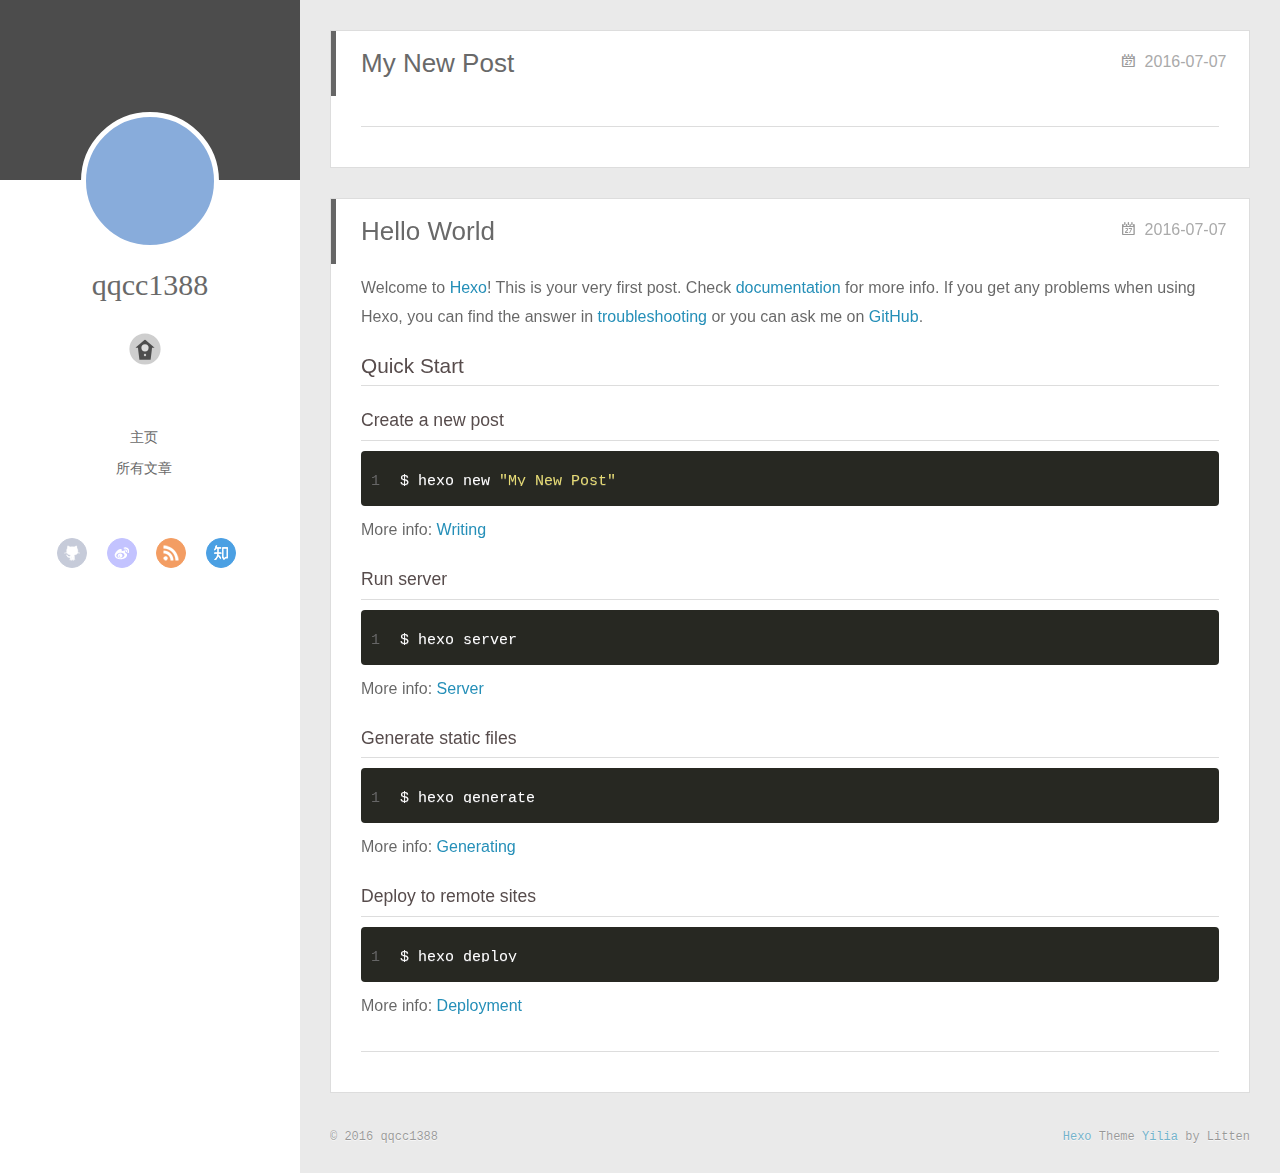
==== commit 0fbeeea1: "Site updated: 2016-08-05 16:58:05" ====
--- a/index.html
+++ b/index.html
@@ -1,378 +1,279 @@
-<!doctype html>
-
-
-
-  
-
-
-<html class="theme-next pisces use-motion">
+<!DOCTYPE html>
+<html>
 <head>
-  <meta charset="UTF-8"/>
-<meta http-equiv="X-UA-Compatible" content="IE=edge,chrome=1" />
-<meta name="viewport" content="width=device-width, initial-scale=1, maximum-scale=1"/>
-
-
-
-<meta http-equiv="Cache-Control" content="no-transform" />
-<meta http-equiv="Cache-Control" content="no-siteapp" />
-
-
-
-
-
-
-
-
-
-
-
-
-  
-  
-  <link href="/vendors/fancybox/source/jquery.fancybox.css?v=2.1.5" rel="stylesheet" type="text/css" />
-
-
-
-
-  
-  
-  
-  
-
-  
-    
-    
-  
-
-  
-
-  
-
-  
-
-  
-
-  
-    
-    
-    <link href="//fonts.googleapis.com/css?family=Lato:300,300italic,400,400italic,700,700italic&subset=latin,latin-ext" rel="stylesheet" type="text/css">
-  
-
-
-
-
-
-
-<link href="/vendors/font-awesome/css/font-awesome.min.css?v=4.4.0" rel="stylesheet" type="text/css" />
-
-<link href="/css/main.css?v=5.0.1" rel="stylesheet" type="text/css" />
-
-
-  <meta name="keywords" content="Hexo, NexT" />
-
-
-
-
-
-
-
-
-  <link rel="shortcut icon" type="image/x-icon" href="/favicon.ico?v=5.0.1" />
-
-
-
-
-
-
-<meta property="og:type" content="website">
+  <meta charset="utf-8">
+  
+  <meta http-equiv="X-UA-Compatible" content="IE=edge" >
+  <title>Hexo</title>
+  <meta name="viewport" content="width=device-width, initial-scale=1, maximum-scale=1">
+  <meta property="og:type" content="website">
 <meta property="og:title" content="Hexo">
 <meta property="og:url" content="http://yoursite.com/index.html">
 <meta property="og:site_name" content="Hexo">
 <meta name="twitter:card" content="summary">
 <meta name="twitter:title" content="Hexo">
-
-
-
-<script type="text/javascript" id="hexo.configuration">
-  var NexT = window.NexT || {};
-  var CONFIG = {
-    scheme: 'Pisces',
-    sidebar: {"position":"left","display":"post"},
-    fancybox: true,
-    motion: true,
-    duoshuo: {
-      userId: 0,
-      author: '博主'
-    }
-  };
-</script>
-
-
-
-
-  <link rel="canonical" href="http://yoursite.com/"/>
-
-  <title> Hexo </title>
+  
+    <link rel="alternative" href="/atom.xml" title="Hexo" type="application/atom+xml">
+  
+  
+    <link rel="icon" href="//favicon.png">
+  
+  <link rel="stylesheet" href="/css/style.css">
 </head>
 
-<body itemscope itemtype="http://schema.org/WebPage" lang="zh-Hans">
-
-  
-
-
-
-
-
-
-
-
-
-
-  
-  
-    
-  
-
-  <div class="container one-collumn sidebar-position-left 
-   page-home 
- ">
-    <div class="headband"></div>
-
-    <header id="header" class="header" itemscope itemtype="http://schema.org/WPHeader">
-      <div class="header-inner"><div class="site-meta ">
-  
-
-  <div class="custom-logo-site-title">
-    <a href="/"  class="brand" rel="start">
-      <span class="logo-line-before"><i></i></span>
-      <span class="site-title">Hexo</span>
-      <span class="logo-line-after"><i></i></span>
-    </a>
+<body>
+  <div id="container">
+    <div class="left-col">
+    <div class="overlay"></div>
+<div class="intrude-less">
+	<header id="header" class="inner">
+		<a href="/" class="profilepic">
+			
+			<img lazy-src="0" class="js-avatar">
+			
+		</a>
+
+		<hgroup>
+		  <h1 class="header-author"><a href="/">qqcc1388</a></h1>
+		</hgroup>
+
+		
+
+		
+			<div class="switch-btn">
+				<div class="icon">
+					<div class="icon-ctn">
+						<div class="icon-wrap icon-house" data-idx="0">
+							<div class="birdhouse"></div>
+							<div class="birdhouse_holes"></div>
+						</div>
+						<div class="icon-wrap icon-ribbon hide" data-idx="1">
+							<div class="ribbon"></div>
+						</div>
+						
+						<div class="icon-wrap icon-link hide" data-idx="2">
+							<div class="loopback_l"></div>
+							<div class="loopback_r"></div>
+						</div>
+						
+						
+						<div class="icon-wrap icon-me hide" data-idx="3">
+							<div class="user"></div>
+							<div class="shoulder"></div>
+						</div>
+						
+					</div>
+					
+				</div>
+				<div class="tips-box hide">
+					<div class="tips-arrow"></div>
+					<ul class="tips-inner">
+						<li>菜单</li>
+						<li>标签</li>
+						
+						<li>友情链接</li>
+						
+						
+						<li>关于我</li>
+						
+					</ul>
+				</div>
+			</div>
+		
+
+		<div class="switch-area">
+			<div class="switch-wrap">
+				<section class="switch-part switch-part1">
+					<nav class="header-menu">
+						<ul>
+						
+							<li><a href="/">主页</a></li>
+				        
+							<li><a href="/archives">所有文章</a></li>
+				        
+						</ul>
+					</nav>
+					<nav class="header-nav">
+						<div class="social">
+							
+								<a class="github" target="_blank" href="#" title="github">github</a>
+					        
+								<a class="weibo" target="_blank" href="#" title="weibo">weibo</a>
+					        
+								<a class="rss" target="_blank" href="#" title="rss">rss</a>
+					        
+								<a class="zhihu" target="_blank" href="#" title="zhihu">zhihu</a>
+					        
+						</div>
+					</nav>
+				</section>
+				
+				
+				<section class="switch-part switch-part2">
+					<div class="widget tagcloud" id="js-tagcloud">
+						
+					</div>
+				</section>
+				
+				
+				
+				<section class="switch-part switch-part3">
+					<div id="js-friends">
+					
+			          <a target="_blank" class="main-nav-link switch-friends-link" href="http://localhost:4000/">奥巴马的博客</a>
+			        
+			          <a target="_blank" class="main-nav-link switch-friends-link" href="http://localhost:4000/">卡卡的美丽传说</a>
+			        
+			          <a target="_blank" class="main-nav-link switch-friends-link" href="http://localhost:4000/">本泽马的博客</a>
+			        
+			          <a target="_blank" class="main-nav-link switch-friends-link" href="http://localhost:4000/">吉格斯的博客</a>
+			        
+			          <a target="_blank" class="main-nav-link switch-friends-link" href="http://localhost:4000/">习大大大不同</a>
+			        
+			          <a target="_blank" class="main-nav-link switch-friends-link" href="http://localhost:4000/">托蒂的博客</a>
+			        
+			        </div>
+				</section>
+				
+
+				
+				
+				<section class="switch-part switch-part4">
+				
+					<div id="js-aboutme">我是谁，我从哪里来，我到哪里去？我就是我，是颜色不一样的吃货…</div>
+				</section>
+				
+			</div>
+		</div>
+	</header>				
+</div>
+
+    </div>
+    <div class="mid-col">
+      <nav id="mobile-nav">
+  	<div class="overlay">
+  		<div class="slider-trigger"></div>
+  		<h1 class="header-author js-mobile-header hide">qqcc1388</h1>
+  	</div>
+	<div class="intrude-less">
+		<header id="header" class="inner">
+			<div class="profilepic">
+				
+					<img lazy-src="0" class="js-avatar">
+				
+			</div>
+			<hgroup>
+			  <h1 class="header-author">qqcc1388</h1>
+			</hgroup>
+			
+			<nav class="header-menu">
+				<ul>
+				
+					<li><a href="/">主页</a></li>
+		        
+					<li><a href="/archives">所有文章</a></li>
+		        
+		        <div class="clearfix"></div>
+				</ul>
+			</nav>
+			<nav class="header-nav">
+				<div class="social">
+					
+						<a class="github" target="_blank" href="#" title="github">github</a>
+			        
+						<a class="weibo" target="_blank" href="#" title="weibo">weibo</a>
+			        
+						<a class="rss" target="_blank" href="#" title="rss">rss</a>
+			        
+						<a class="zhihu" target="_blank" href="#" title="zhihu">zhihu</a>
+			        
+				</div>
+			</nav>
+		</header>				
+	</div>
+</nav>
+
+      <div class="body-wrap">
+  
+    <article id="post-My-New-Post" class="article article-type-post" itemscope itemprop="blogPost">
+  
+    <div class="article-meta">
+      <a href="/2016/07/07/My-New-Post/" class="article-date">
+  	<time datetime="2016-07-07T08:47:09.000Z" itemprop="datePublished">2016-07-07</time>
+</a>
+    </div>
+  
+  <div class="article-inner">
+    
+      <input type="hidden" class="isFancy" />
+    
+    
+      <header class="article-header">
+        
+  
+    <h1 itemprop="name">
+      <a class="article-title" href="/2016/07/07/My-New-Post/">My New Post</a>
+    </h1>
+  
+
+      </header>
+      
+    
+    <div class="article-entry" itemprop="articleBody">
+      
+        
+      
+    </div>
+    
+    <div class="article-info article-info-index">
+      
+      
+      
+
+      
+      <div class="clearfix"></div>
+    </div>
+    
   </div>
-  <p class="site-subtitle"></p>
-</div>
-
-<div class="site-nav-toggle">
-  <button>
-    <span class="btn-bar"></span>
-    <span class="btn-bar"></span>
-    <span class="btn-bar"></span>
-  </button>
-</div>
-
-<nav class="site-nav">
-  
-
-  
-    <ul id="menu" class="menu">
-      
+  
+</article>
+
+
+
+
+
+
+
+
+
+  
+    <article id="post-hello-world" class="article article-type-post" itemscope itemprop="blogPost">
+  
+    <div class="article-meta">
+      <a href="/2016/07/07/hello-world/" class="article-date">
+  	<time datetime="2016-07-07T08:30:47.000Z" itemprop="datePublished">2016-07-07</time>
+</a>
+    </div>
+  
+  <div class="article-inner">
+    
+      <input type="hidden" class="isFancy" />
+    
+    
+      <header class="article-header">
         
-        <li class="menu-item menu-item-home">
-          <a href="/" rel="section">
-            
-              <i class="menu-item-icon fa fa-fw fa-home"></i> <br />
-            
-            首页
-          </a>
-        </li>
-      
-        
-        <li class="menu-item menu-item-archives">
-          <a href="/archives" rel="section">
-            
-              <i class="menu-item-icon fa fa-fw fa-archive"></i> <br />
-            
-            归档
-          </a>
-        </li>
-      
-        
-        <li class="menu-item menu-item-tags">
-          <a href="/tags" rel="section">
-            
-              <i class="menu-item-icon fa fa-fw fa-tags"></i> <br />
-            
-            标签
-          </a>
-        </li>
-      
-
-      
-    </ul>
-  
-
-  
-</nav>
-
- </div>
-    </header>
-
-    <main id="main" class="main">
-      <div class="main-inner">
-        <div class="content-wrap">
-          <div id="content" class="content">
-            
-  <section id="posts" class="posts-expand">
-    
-      
-
-  
-  
-
-  
-  
-  
-
-  <article class="post post-type-normal " itemscope itemtype="http://schema.org/Article">
-
-    
-      <header class="post-header">
-
-        
-        
-          <h1 class="post-title" itemprop="name headline">
-            
-            
-              
-                
-                <a class="post-title-link" href="/2016/07/07/My-New-Post/" itemprop="url">
-                  My New Post
-                </a>
-              
-            
-          </h1>
-        
-
-        <div class="post-meta">
-          <span class="post-time">
-            <span class="post-meta-item-icon">
-              <i class="fa fa-calendar-o"></i>
-            </span>
-            <span class="post-meta-item-text">发表于</span>
-            <time itemprop="dateCreated" datetime="2016-07-07T16:47:09+08:00" content="2016-07-07">
-              2016-07-07
-            </time>
-          </span>
-
-          
-
-          
-            
-          
-
-          
-
-          
-          
-
-          
-        </div>
+  
+    <h1 itemprop="name">
+      <a class="article-title" href="/2016/07/07/hello-world/">Hello World</a>
+    </h1>
+  
+
       </header>
-    
-
-
-    <div class="post-body" itemprop="articleBody">
-
-      
-      
-
-      
-        
-          
-            
-          
-        
-      
-    </div>
-
-    <div>
-      
-    </div>
-
-    <div>
-      
-    </div>
-
-    <footer class="post-footer">
-      
-
-      
-
-      
-      
-        <div class="post-eof"></div>
-      
-    </footer>
-  </article>
-
-
-    
-      
-
-  
-  
-
-  
-  
-  
-
-  <article class="post post-type-normal " itemscope itemtype="http://schema.org/Article">
-
-    
-      <header class="post-header">
-
-        
-        
-          <h1 class="post-title" itemprop="name headline">
-            
-            
-              
-                
-                <a class="post-title-link" href="/2016/07/07/hello-world/" itemprop="url">
-                  Hello World
-                </a>
-              
-            
-          </h1>
-        
-
-        <div class="post-meta">
-          <span class="post-time">
-            <span class="post-meta-item-icon">
-              <i class="fa fa-calendar-o"></i>
-            </span>
-            <span class="post-meta-item-text">发表于</span>
-            <time itemprop="dateCreated" datetime="2016-07-07T16:30:47+08:00" content="2016-07-07">
-              2016-07-07
-            </time>
-          </span>
-
-          
-
-          
-            
-          
-
-          
-
-          
-          
-
-          
-        </div>
-      </header>
-    
-
-
-    <div class="post-body" itemprop="articleBody">
-
-      
-      
-
-      
-        
-          
-            <p>Welcome to <a href="https://hexo.io/" target="_blank" rel="external">Hexo</a>! This is your very first post. Check <a href="https://hexo.io/docs/" target="_blank" rel="external">documentation</a> for more info. If you get any problems when using Hexo, you can find the answer in <a href="https://hexo.io/docs/troubleshooting.html" target="_blank" rel="external">troubleshooting</a> or you can ask me on <a href="https://github.com/hexojs/hexo/issues" target="_blank" rel="external">GitHub</a>.</p>
+      
+    
+    <div class="article-entry" itemprop="articleBody">
+      
+        <p>Welcome to <a href="https://hexo.io/" target="_blank" rel="external">Hexo</a>! This is your very first post. Check <a href="https://hexo.io/docs/" target="_blank" rel="external">documentation</a> for more info. If you get any problems when using Hexo, you can find the answer in <a href="https://hexo.io/docs/troubleshooting.html" target="_blank" rel="external">troubleshooting</a> or you can ask me on <a href="https://github.com/hexojs/hexo/issues" target="_blank" rel="external">GitHub</a>.</p>
 <h2 id="Quick-Start"><a href="#Quick-Start" class="headerlink" title="Quick Start"></a>Quick Start</h2><h3 id="Create-a-new-post"><a href="#Create-a-new-post" class="headerlink" title="Create a new post"></a>Create a new post</h3><figure class="highlight bash"><table><tr><td class="gutter"><pre><div class="line">1</div></pre></td><td class="code"><pre><div class="line">$ hexo new <span class="string">"My New Post"</span></div></pre></td></tr></table></figure>
 <p>More info: <a href="https://hexo.io/docs/writing.html" target="_blank" rel="external">Writing</a></p>
 <h3 id="Run-server"><a href="#Run-server" class="headerlink" title="Run server"></a>Run server</h3><figure class="highlight bash"><table><tr><td class="gutter"><pre><div class="line">1</div></pre></td><td class="code"><pre><div class="line">$ hexo server</div></pre></td></tr></table></figure>
@@ -382,227 +283,93 @@
 <h3 id="Deploy-to-remote-sites"><a href="#Deploy-to-remote-sites" class="headerlink" title="Deploy to remote sites"></a>Deploy to remote sites</h3><figure class="highlight bash"><table><tr><td class="gutter"><pre><div class="line">1</div></pre></td><td class="code"><pre><div class="line">$ hexo deploy</div></pre></td></tr></table></figure>
 <p>More info: <a href="https://hexo.io/docs/deployment.html" target="_blank" rel="external">Deployment</a></p>
 
-          
-        
-      
-    </div>
-
-    <div>
-      
-    </div>
-
-    <div>
-      
-    </div>
-
-    <footer class="post-footer">
-      
-
-      
-
-      
-      
-        <div class="post-eof"></div>
-      
-    </footer>
-  </article>
-
-
-    
-  </section>
-
-  
-
-
-          </div>
-          
-
-
-          
-
-        </div>
-        
-          
-  
-  <div class="sidebar-toggle">
-    <div class="sidebar-toggle-line-wrap">
-      <span class="sidebar-toggle-line sidebar-toggle-line-first"></span>
-      <span class="sidebar-toggle-line sidebar-toggle-line-middle"></span>
-      <span class="sidebar-toggle-line sidebar-toggle-line-last"></span>
-    </div>
+      
+    </div>
+    
+    <div class="article-info article-info-index">
+      
+      
+      
+
+      
+      <div class="clearfix"></div>
+    </div>
+    
   </div>
-
-  <aside id="sidebar" class="sidebar">
-    <div class="sidebar-inner">
-
-      
-
-      
-
-      <section class="site-overview sidebar-panel  sidebar-panel-active ">
-        <div class="site-author motion-element" itemprop="author" itemscope itemtype="http://schema.org/Person">
-          <img class="site-author-image" itemprop="image"
-               src="/images/avatar.gif"
-               alt="tinych" />
-          <p class="site-author-name" itemprop="name">tinych</p>
-          <p class="site-description motion-element" itemprop="description"></p>
-        </div>
-        <nav class="site-state motion-element">
-          <div class="site-state-item site-state-posts">
-            <a href="/archives">
-              <span class="site-state-item-count">2</span>
-              <span class="site-state-item-name">日志</span>
-            </a>
-          </div>
-
-          
-
-          
-
-        </nav>
-
-        
-
-        <div class="links-of-author motion-element">
-          
-        </div>
-
-        
-        
-
-        
-        
-
-      </section>
-
-      
-
-    </div>
-  </aside>
-
-
-        
-      </div>
-    </main>
-
-    <footer id="footer" class="footer">
-      <div class="footer-inner">
-        <div class="copyright" >
-  
-  &copy; 
-  <span itemprop="copyrightYear">2016</span>
-  <span class="with-love">
-    <i class="fa fa-heart"></i>
-  </span>
-  <span class="author" itemprop="copyrightHolder">tinych</span>
+  
+</article>
+
+
+
+
+
+
+
+
+
+  
+  
 </div>
-
-<div class="powered-by">
-  由 <a class="theme-link" href="http://hexo.io">Hexo</a> 强力驱动
-</div>
-
-<div class="theme-info">
-  主题 -
-  <a class="theme-link" href="https://github.com/iissnan/hexo-theme-next">
-    NexT.Pisces
-  </a>
-</div>
-
-        
-
-        
-      </div>
-    </footer>
-
-    <div class="back-to-top">
-      <i class="fa fa-arrow-up"></i>
+      <footer id="footer">
+  <div class="outer">
+    <div id="footer-info">
+    	<div class="footer-left">
+    		&copy; 2016 qqcc1388
+    	</div>
+      	<div class="footer-right">
+      		<a href="http://hexo.io/" target="_blank">Hexo</a>  Theme <a href="https://github.com/litten/hexo-theme-yilia" target="_blank">Yilia</a> by Litten
+      	</div>
     </div>
   </div>
-
-  
-
-<script type="text/javascript">
-  if (Object.prototype.toString.call(window.Promise) !== '[object Function]') {
-    window.Promise = null;
-  }
+</footer>
+    </div>
+    
+  <link rel="stylesheet" href="/fancybox/jquery.fancybox.css">
+
+
+<script>
+	var yiliaConfig = {
+		fancybox: true,
+		mathjax: true,
+		animate: true,
+		isHome: true,
+		isPost: false,
+		isArchive: false,
+		isTag: false,
+		isCategory: false,
+		open_in_new: false,
+		root: /
+	}
 </script>
-
-
-
-
-
-
-
-
-
-  
-
-
-
-  
-  <script type="text/javascript" src="/vendors/jquery/index.js?v=2.1.3"></script>
-
-  
-  <script type="text/javascript" src="/vendors/fastclick/lib/fastclick.min.js?v=1.0.6"></script>
-
-  
-  <script type="text/javascript" src="/vendors/jquery_lazyload/jquery.lazyload.js?v=1.9.7"></script>
-
-  
-  <script type="text/javascript" src="/vendors/velocity/velocity.min.js?v=1.2.1"></script>
-
-  
-  <script type="text/javascript" src="/vendors/velocity/velocity.ui.min.js?v=1.2.1"></script>
-
-  
-  <script type="text/javascript" src="/vendors/fancybox/source/jquery.fancybox.pack.js?v=2.1.5"></script>
-
-
-  
-
-
-  <script type="text/javascript" src="/js/src/utils.js?v=5.0.1"></script>
-
-  <script type="text/javascript" src="/js/src/motion.js?v=5.0.1"></script>
-
-
-
-  
-  
-
-
-  <script type="text/javascript" src="/js/src/affix.js?v=5.0.1"></script>
-
-  <script type="text/javascript" src="/js/src/schemes/pisces.js?v=5.0.1"></script>
-
-
-
-  
-
-  
-
-
-  <script type="text/javascript" src="/js/src/bootstrap.js?v=5.0.1"></script>
-
-
-
-  
-
-
-
-  
-
-
-
-
-  
-  
-
-  
-
-  
-
-  
-
+<script src="http://7.url.cn/edu/jslib/comb/require-2.1.6,jquery-1.9.1.min.js"></script>
+<script src="/js/main.js"></script>
+
+
+
+
+
+
+<script type="text/x-mathjax-config">
+MathJax.Hub.Config({
+    tex2jax: {
+        inlineMath: [ ['$','$'], ["\\(","\\)"]  ],
+        processEscapes: true,
+        skipTags: ['script', 'noscript', 'style', 'textarea', 'pre', 'code']
+    }
+});
+
+MathJax.Hub.Queue(function() {
+    var all = MathJax.Hub.getAllJax(), i;
+    for(i=0; i < all.length; i += 1) {
+        all[i].SourceElement().parentNode.className += ' has-jax';                 
+    }       
+});
+</script>
+
+<script type="text/javascript" src="http://cdn.mathjax.org/mathjax/latest/MathJax.js?config=TeX-AMS-MML_HTMLorMML">
+</script>
+
+
+  </div>
 </body>
-</html>
+</html>--- a/css/style.css
+++ b/css/style.css
@@ -0,0 +1,2294 @@
+body {
+  width: 100%;
+}
+body:before,
+body:after {
+  content: "";
+  display: table;
+}
+body:after {
+  clear: both;
+}
+@font-face {
+  font-family: 'FontAwesome';
+  src: url("fonts/fontawesome-webfont.eot");
+  src: url("fonts/fontawesome-webfont.eot?#iefix") format("embedded-opentype"), url("fonts/fontawesome-webfont.woff") format("woff"), url("fonts/fontawesome-webfont.ttf") format("truetype"), url("fonts/fontawesome-webfont.svgz#FontAwesomeRegular") format("svg"), url("fonts/fontawesome-webfont.svg#FontAwesomeRegular") format("svg");
+  font-weight: normal;
+  font-style: normal;
+}
+html,
+body,
+div,
+span,
+applet,
+object,
+iframe,
+h1,
+h2,
+h3,
+h4,
+h5,
+h6,
+p,
+blockquote,
+pre,
+a,
+abbr,
+acronym,
+address,
+big,
+cite,
+code,
+del,
+dfn,
+em,
+img,
+ins,
+kbd,
+q,
+s,
+samp,
+small,
+strike,
+strong,
+sub,
+sup,
+tt,
+var,
+dl,
+dt,
+dd,
+ol,
+ul,
+li,
+fieldset,
+form,
+label,
+legend,
+table,
+caption,
+tbody,
+tfoot,
+thead,
+tr,
+th,
+td {
+  margin: 0;
+  padding: 0;
+  border: 0;
+  outline: 0;
+  font-weight: inherit;
+  font-style: inherit;
+  font-family: inherit;
+  font-size: 100%;
+  vertical-align: baseline;
+}
+body {
+  line-height: 1;
+  color: #000;
+  background: #fff;
+}
+ol,
+ul {
+  list-style: none;
+}
+table {
+  border-collapse: separate;
+  border-spacing: 0;
+  vertical-align: middle;
+}
+caption,
+th,
+td {
+  text-align: left;
+  font-weight: normal;
+  vertical-align: middle;
+}
+a img {
+  border: none;
+}
+ol {
+  list-style: decimal;
+  padding-left: 20px;
+}
+ul {
+  list-style: none;
+}
+input,
+button {
+  margin: 0;
+  padding: 0;
+}
+input::-moz-focus-inner,
+button::-moz-focus-inner {
+  border: 0;
+  padding: 0;
+}
+@font-face {
+  font-family: FontAwesome;
+  font-style: normal;
+  font-weight: normal;
+  src: url("fonts/fontawesome-webfont.eot?v=#4.0.3");
+  src: url("fonts/fontawesome-webfont.eot?#iefix&v=#4.0.3") format("embedded-opentype"), url("fonts/fontawesome-webfont.woff?v=#4.0.3") format("woff"), url("fonts/fontawesome-webfont.ttf?v=#4.0.3") format("truetype"), url("fonts/fontawesome-webfont.svg#fontawesomeregular?v=#4.0.3") format("svg");
+}
+html,
+body,
+#container {
+  height: 100%;
+}
+body {
+  font-family: "微软雅黑", "HelveticaNeue-Light", "Helvetica Neue Light", "Helvetica Neue", Helvetica, Arial, sans-serif;
+  font-size: 16px;
+  background: #fff;
+  color: rgba(0,0,0,0.6);
+  -webkit-overflow-scrolling: touch;
+}
+h1,
+h2,
+h3 {
+  display: block;
+}
+h1 {
+  font-size: 1.5em;
+}
+h2 {
+  font-size: 1.3em;
+}
+h3 {
+  font-size: 1.1em;
+}
+h4,
+h5,
+h6 {
+  font-size: 1em;
+}
+a {
+  text-decoration: none;
+  outline-width: 0;
+  color: #258fb8;
+  outline: none;
+}
+.alignleft {
+  float: left;
+}
+.alignright {
+  float: right;
+}
+.clearfix {
+  *zoom: 1;
+}
+.clearfix:after {
+  content: "";
+  display: table;
+  clear: both;
+}
+.inner {
+  width: 1000px;
+  margin: 0 auto;
+}
+.hide {
+  display: none;
+}
+@media screen and (max-width: 1040px) {
+  .inner {
+    width: 100%;
+  }
+}
+#container {
+  position: relative;
+  min-height: 100%;
+}
+#container #mobile-nav {
+  display: none;
+}
+#container #mobile-nav .overlay {
+  height: 110px;
+  position: absolute;
+  width: 100%;
+  background: #4d4d4d;
+}
+#container #mobile-nav .overlay.fixed {
+  position: fixed;
+  height: 42px;
+  z-index: 99;
+}
+#container #mobile-nav #header {
+  padding: 10px 0 0 0;
+}
+#container #mobile-nav #header .profilepic {
+  display: block;
+  position: relative;
+  z-index: 100;
+}
+#container #mobile-nav #header .header-menu {
+  height: auto;
+  margin: 10px;
+}
+#container #mobile-nav #header .header-menu ul {
+  text-align: center;
+  cursor: default;
+}
+#container #mobile-nav #header .header-menu li {
+  display: inline-block;
+  margin: 3px;
+}
+#container .left-col {
+  background: #fff;
+  width: 300px;
+  position: fixed;
+  opacity: 1;
+  -webkit-transition: all 0.2s ease-in;
+  -moz-transition: all 0.2s ease-in;
+  -ms-transition: all 0.2s ease-in;
+  transition: all 0.2s ease-in;
+  height: 100%;
+}
+#container .left-col .overlay {
+  width: 100%;
+  height: 180px;
+  background-color: #000;
+  position: absolute;
+  opacity: 0.7;
+}
+#container .left-col .intrude-less {
+  width: 76%;
+  text-align: center;
+  margin: 112px auto 0;
+}
+#container .mid-col {
+  position: absolute;
+  right: 0;
+  min-height: 100%;
+  background: #eaeaea;
+  left: 300px;
+  width: auto;
+}
+@media screen and (max-width: 800px) {
+  #container .left-col {
+    display: none;
+  }
+  #container .mid-col {
+    left: 0;
+  }
+  #container #header .header-nav {
+    position: relative;
+  }
+  #container .header-author.fixed {
+    position: fixed;
+    top: -13px;
+    width: 100%;
+    color: #ddd;
+  }
+  #container .overlay .slider-trigger {
+    position: absolute;
+    z-index: 101;
+    bottom: 0;
+    left: 0;
+    width: 42px;
+    height: 42px;
+  }
+  #container .overlay .slider-trigger:hover {
+    background: #444;
+  }
+  #container .overlay .slider-trigger:before {
+    color: #ddd;
+    content: "\f00b";
+    font: 16px FontAwesome;
+    width: 16px;
+    height: 16px;
+    margin-left: 9px;
+    margin-top: 14px;
+    display: block;
+  }
+  #container .article-header {
+    border-left: none;
+    padding: 0;
+    border-bottom: 1px dotted #ddd;
+  }
+  #container .article-header h1 {
+    margin-bottom: 10px;
+  }
+  #container .header-subtitle {
+    padding: 0 24px;
+  }
+  #container .article-info-index.article-info {
+    padding-top: 10px;
+    margin: 0;
+    border-top: 1px solid #ddd;
+  }
+  #container .article-info-post.article-info {
+    margin: 0;
+    padding-top: 10px;
+    border: none;
+  }
+  #container .article-more-link a {
+    float: right;
+  }
+  #container #viewer-box .viewer-box-l {
+    font-size: 14px;
+  }
+  #container .article {
+    padding: 10px;
+    margin: 10px;
+    font-size: 14px;
+  }
+  #container .article .article-entry {
+    padding-left: 0;
+    padding-right: 0;
+    padding-top: 10px;
+  }
+  #container .article .article-title {
+    font-size: 18px;
+    max-width: 185px;
+    display: block;
+    margin: 0;
+  }
+  #container .article .article-meta {
+    width: auto;
+    height: 30px;
+    margin-top: -5px;
+    position: ralative;
+  }
+  #container .article .article-meta .article-date {
+    font-size: 12px;
+    -webkit-border-radius: 0;
+    border-radius: 0;
+    color: #666;
+    background: none;
+    height: auto;
+    padding: 0;
+    margin: 0;
+    width: 100%;
+    text-align: left;
+    margin-left: 10px;
+  }
+  #container .article .article-meta .article-date time {
+    width: auto;
+    float: right;
+    margin-right: 10px;
+  }
+  #container .article .article-meta .article-tag-list {
+    margin-top: 7px;
+    position: absolute;
+    right: 10px;
+    top: 0;
+  }
+  #container .article .article-meta .article-tag-list:before {
+    float: left;
+    margin-top: 1px;
+    left: 0;
+  }
+  #container .article .article-meta .article-tag-list .article-tag-list-item {
+    float: left;
+    padding-left: 0;
+    width: auto;
+    max-width: 83px;
+  }
+  #container .article .article-meta .article-category {
+    margin-top: 7px;
+    position: absolute;
+    right: 10px;
+    top: -30px;
+  }
+  #container .article .article-meta .article-category:before {
+    float: left;
+    margin-top: 1px;
+    left: 15px;
+  }
+  #container .article .article-meta .article-category .article-category-link {
+    max-width: 83px;
+    width: auto;
+    padding-left: 10px;
+  }
+  #container .article .article-nav-link-wrap {
+    margin: 5px 0;
+  }
+  #container .article .article-nav-link-wrap strong {
+    float: left;
+    margin-right: 5px;
+  }
+  #container .article #article-nav-older {
+    float: none;
+    display: block;
+  }
+  #container .share {
+    padding: 3px 10px;
+  }
+  #container .duoshuo {
+    padding: 0 13px;
+  }
+  #container #disqus_thread {
+    padding: 0 13px;
+  }
+  #container #mobile-nav {
+    display: block;
+  }
+  #container #page-nav .extend {
+    opacity: 1;
+  }
+  #container .instagram .open-ins {
+    left: 2px;
+    top: -30px;
+    color: #aaa;
+  }
+  #container .info-on-right {
+    float: initial;
+  }
+  #container .archives-wrap {
+    margin: 10px 10px 0px;
+    padding: 10px;
+  }
+  #container .archives-wrap .archive-article-title {
+    font-size: 14px;
+  }
+  #container .archives-wrap .archive-year-wrap {
+    position: relative;
+    padding: 0 0 0 0;
+  }
+  #container .archives-wrap .archive-year-wrap a {
+    padding: 0 0 0 0;
+  }
+  #container .archives-wrap .article-meta .archive-article-date {
+    font-size: 12px;
+    margin-right: 10px;
+    margin-top: -5px;
+  }
+  #container .archives-wrap .article-meta .article-tag-list-link {
+    font-size: 12px;
+  }
+  #container .archives .archive-article {
+    padding: 10px 0;
+    margin-left: 0;
+  }
+  #container #footer .footer-left {
+    float: initial;
+    margin-bottom: 10px;
+  }
+  #container #footer .footer-right {
+    float: initial;
+  }
+}
+.header-author {
+  text-align: center;
+  margin: 0.67em 0;
+  font-family: Roboto, "Roboto", serif;
+  font-size: 30px;
+  -webkit-transition: 0.3s;
+  -moz-transition: 0.3s;
+  -ms-transition: 0.3s;
+  transition: 0.3s;
+}
+#header {
+  width: 100%;
+}
+#header a {
+  color: #696969;
+}
+#header a:hover {
+  color: #b0a0aa;
+}
+#header .profilepic {
+  text-align: center;
+  display: block;
+  border: 5px solid #fff;
+  -webkit-border-radius: 300px;
+  border-radius: 300px;
+  width: 128px;
+  height: 128px;
+  margin: 0 auto;
+  position: relative;
+  overflow: hidden;
+  background: #88acdb;
+  -webkit-transition: all 0.2s ease-in;
+  display: -webkit-box;
+  -webkit-box-orient: horizontal;
+  -webkit-box-pack: center;
+  -webkit-box-align: center;
+  text-align: center;
+}
+#header .profilepic img {
+  width: 20%;
+  height: 20%;
+  -webkit-border-radius: 300px;
+  border-radius: 300px;
+  opacity: 0;
+  -webkit-transition: all 0.2s ease-in;
+}
+#header .profilepic img.show {
+  width: 100%;
+  height: 100%;
+  opacity: 1;
+}
+#header .header-subtitle {
+  text-align: center;
+  color: #999;
+  font-size: 14px;
+  line-height: 25px;
+  overflow: hidden;
+  text-overflow: ellipsis;
+  display: -webkit-box;
+  -webkit-line-clamp: 2;
+  -webkit-box-orient: vertical;
+}
+#header .header-menu {
+  font-weight: 300;
+  line-height: 31px;
+  cursor: pointer;
+  text-transform: uppercase;
+  float: none;
+  min-height: 150px;
+  margin-left: -12px;
+  text-align: center;
+  display: -webkit-box;
+  -webkit-box-orient: horizontal;
+  -webkit-box-pack: center;
+  -webkit-box-align: center;
+}
+#header .header-menu li {
+  cursor: default;
+}
+#header .header-menu li a {
+  font-size: 14px;
+  min-width: 300px;
+}
+#header .switch-area {
+  position: relative;
+  width: 100%;
+  overflow: hidden;
+  min-height: 500px;
+  font-size: 14px;
+}
+#header .switch-area .switch-wrap {
+  -webkit-transition: -webkit-transform 0.3s ease-in;
+  -moz-transition: -moz-transform 0.3s ease-in;
+  -ms-transition: -ms-transform 0.3s ease-in;
+  transition: transform 0.3s ease-in;
+  position: relative;
+}
+#header .turn-left {
+  -webkit-transform: translate(-100%, 0);
+  -moz-transform: translate(-100%, 0);
+  -ms-transform: translate(-100%, 0);
+  transform: translate(-100%, 0);
+}
+#header .header-nav {
+  width: 100%;
+  position: absolute;
+  -webkit-transition: -webkit-transform 0.3s ease-in;
+  -moz-transition: -moz-transform 0.3s ease-in;
+  -ms-transition: -ms-transform 0.3s ease-in;
+  transition: transform 0.3s ease-in;
+}
+#header .header-nav .social {
+  margin-right: 15px;
+  margin-top: 10px;
+  text-align: center;
+}
+#header .header-nav .social a {
+  -webkit-border-radius: 50%;
+  border-radius: 50%;
+  display: -moz-inline-stack;
+  display: inline-block;
+  vertical-align: middle;
+  *vertical-align: auto;
+  zoom: 1;
+  *display: inline;
+  text-indent: -9999px;
+  margin: 0 8px 15px 8px;
+  opacity: 0.7;
+  width: 28px;
+  height: 28px;
+  -webkit-transition: 0.3s;
+  -moz-transition: 0.3s;
+  -ms-transition: 0.3s;
+  transition: 0.3s;
+}
+#header .header-nav .social a:hover {
+  opacity: 1;
+}
+#header .header-nav .social a:last-of-type {
+  margin-right: 0;
+}
+#header .header-nav .social a.weibo {
+  background: url("/img/weibo.png") center no-repeat #aaf;
+  border: 1px solid #aaf;
+}
+#header .header-nav .social a.weibo:hover {
+  border: 1px solid #aaf;
+}
+#header .header-nav .social a.rss {
+  background: url("/img/rss.png") center no-repeat #ef7522;
+  border: 1px solid #ef7522;
+}
+#header .header-nav .social a.rss:hover {
+  border: 1px solid #cf5d0f;
+}
+#header .header-nav .social a.github {
+  background: url("/img/github.png") center no-repeat #afb6ca;
+  border: 1px solid #afb6ca;
+}
+#header .header-nav .social a.github:hover {
+  border: 1px solid #909ab6;
+}
+#header .header-nav .social a.facebook {
+  background: url("/img/facebook.png") center no-repeat #3b5998;
+  border: 1px solid #3b5998;
+}
+#header .header-nav .social a.facebook:hover {
+  border: 1px solid #2d4373;
+}
+#header .header-nav .social a.google {
+  background: url("/img/google.png") center no-repeat #c83d20;
+  border: 1px solid #c83d20;
+}
+#header .header-nav .social a.google:hover {
+  border: 1px solid #9c3019;
+}
+#header .header-nav .social a.twitter {
+  background: url("/img/twitter.png") center no-repeat #55cff8;
+  border: 1px solid #55cff8;
+}
+#header .header-nav .social a.twitter:hover {
+  border: 1px solid #24c1f6;
+}
+#header .header-nav .social a.linkedin {
+  background: url("/img/linkedin.png") center no-repeat #005a87;
+  border: 1px solid #005a87;
+}
+#header .header-nav .social a.linkedin:hover {
+  border: 1px solid #006b98;
+}
+#header .header-nav .social a.zhihu {
+  background: url("/img/zhihu.png") center no-repeat #0078d8;
+  border: 1px solid #0078d8;
+}
+#header .header-nav .social a.zhihu:hover {
+  border: 1px solid #0078d8;
+}
+#header .header-nav .social a.douban {
+  background: url("/img/douban.png") center no-repeat #06c611;
+  border: 1px solid #06c611;
+}
+#header .header-nav .social a.douban:hover {
+  border: 1px solid #06c611;
+}
+#header .header-nav .social a.mail {
+  background: url("/img/mail.png") center no-repeat #005a87;
+  border: 1px solid #005a87;
+}
+#header .header-nav .social a.mail:hover {
+  border: 1px solid #006b98;
+}
+#header .switch-part {
+  width: 100%;
+  position: absolute;
+}
+#header .switch-part1 {
+  left: 0;
+}
+#header .switch-part2 {
+  left: 100%;
+  top: 20px;
+  overlay-x: hidden;
+  overflow-y: auto;
+  max-height: 200px;
+}
+#header .switch-part3 {
+  left: 200%;
+  line-height: 30px;
+}
+#header .switch-part3 .switch-friends-link {
+  margin-right: 9px;
+  -webkit-border-radius: 3px;
+  border-radius: 3px;
+  padding: 5px;
+}
+#header .switch-part3 .switch-friends-link:hover {
+  background: #88acdb;
+  color: #fff;
+}
+#header .switch-part4 {
+  left: 300%;
+  text-align: left;
+  line-height: 30px;
+}
+.duoshuo {
+  padding: 0 40px;
+}
+#disqus_thread {
+  padding: 0 40px;
+}
+.archives-wrap {
+  position: relative;
+  margin: 0 30px;
+  padding-right: 60px;
+  border-bottom: 1px solid #eee;
+  background: #fff;
+}
+.archives-wrap:first-child {
+  margin-top: 30px;
+}
+.archives-wrap:last-child {
+  margin-bottom: 80px;
+}
+.archives-wrap .archive-year-wrap {
+  line-height: 35px;
+  width: 200px;
+  position: absolute;
+  padding-top: 15px;
+  font-size: 1.8em;
+}
+.archives-wrap .archive-year-wrap a {
+  color: #666;
+  font-weight: bold;
+  padding-left: 48px;
+}
+.archives {
+  position: relative;
+}
+.archives .article-info {
+  border: none;
+}
+.archives .archive-article {
+  margin-left: 200px;
+  padding: 20px 0;
+  border-bottom: 1px solid #eee;
+  border-top: 1px solid #fff;
+  position: relative;
+}
+.archives .archive-article:first-child {
+  border-top: none;
+}
+.archives .archive-article:last-child {
+  border-bottom: none;
+}
+.archives .archive-article-title {
+  font-size: 16px;
+  color: #333;
+  -webkit-transition: color 0.3s;
+  -moz-transition: color 0.3s;
+  -ms-transition: color 0.3s;
+  transition: color 0.3s;
+}
+.archives .archive-article-title:hover {
+  color: #657b83;
+}
+.archives .archive-article-title span {
+  display: block;
+  color: #a8a8a8;
+  font-size: 12px;
+  line-height: 14px;
+  height: 7px;
+  padding-left: 2px;
+}
+.archives .archive-article-title span:before {
+  display: inline-block;
+  content: "“";
+  font-family: serif;
+  font-size: 30px;
+  float: left;
+  margin: 4px 4px 0 -12px;
+  color: #c8c8c8;
+}
+.archive-article-inner .archive-article-header {
+  position: relative;
+}
+.archive-article-inner .article-meta {
+  position: relative;
+  float: right;
+  margin-top: -10px;
+  color: #555;
+  background: none;
+  text-align: right;
+  width: auto;
+}
+.archive-article-inner .article-meta .article-date time {
+  color: #aaa;
+}
+.archive-article-inner .article-meta .archive-article-date,
+.archive-article-inner .article-meta .article-tag-list {
+  margin-right: 30px;
+  display: -moz-inline-stack;
+  display: inline-block;
+  vertical-align: middle;
+  zoom: 1;
+  color: #666;
+  font-size: 14px;
+}
+.archive-article-inner .article-meta .archive-article-date {
+  cursor: default;
+  font-size: 12px;
+  margin-bottom: 5px;
+  margin-top: -10px;
+}
+.archive-article-inner .article-meta .archive-article-date time:before {
+  content: "\f073";
+  color: #999;
+  position: relative;
+  margin-right: 10px;
+  font: 16px FontAwesome;
+}
+.archive-article-inner .article-meta .article-category:before {
+  float: left;
+  margin-top: 1px;
+  left: 15px;
+}
+.archive-article-inner .article-meta .article-category .article-category-link {
+  width: auto;
+  max-width: 83px;
+  padding-left: 10px;
+}
+.archive-article-inner .article-meta .article-tag-list {
+  margin-top: 0px;
+}
+.archive-article-inner .article-meta .article-tag-list:before {
+  left: 15px;
+}
+.archive-article-inner .article-meta .article-tag-list .article-tag-list-item {
+  display: inline-block;
+  width: auto;
+  max-width: 83px;
+  padding-left: 8px;
+  font-size: 12px;
+}
+.body-wrap {
+  margin-bottom: 80px;
+}
+.article {
+  margin: 30px;
+  position: relative;
+  border: 1px solid #ddd;
+  background: #fff;
+  -webkit-transition: all 0.2s ease-in;
+}
+.article.show {
+  visibility: visible;
+  -webkit-animation: cd-bounce-1 0.6s;
+  -moz-animation: cd-bounce-1 0.6s;
+  -webkit-animation: cd-bounce-1 0.6s;
+  -moz-animation: cd-bounce-1 0.6s;
+  -ms-animation: cd-bounce-1 0.6s;
+  animation: cd-bounce-1 0.6s;
+}
+.article.hidden {
+  visibility: hidden;
+}
+.article img {
+  max-width: 100%;
+}
+@-webkit-keyframes cd-bounce-1 {
+  0% {
+    opacity: 0;
+    -webkit-transform: scale(1);
+  }
+  60% {
+    opacity: 1;
+    -webkit-transform: scale(1.01);
+  }
+  100% {
+    -webkit-transform: scale(1);
+  }
+}
+@-moz-keyframes cd-bounce-1 {
+  0% {
+    opacity: 0;
+    -moz-transform: scale(1);
+  }
+  60% {
+    opacity: 1;
+    -moz-transform: scale(1.01);
+  }
+  100% {
+    -moz-transform: scale(1);
+  }
+}
+.article-index {
+  margin-left: 200px;
+  padding: 15px 0;
+  margin-right: 75px;
+}
+.article-index .brief {
+  display: block;
+  color: #a8a8a8;
+  font-size: 12px;
+  line-height: 14px;
+  height: 7px;
+  padding-left: 2px;
+}
+.article-index .brief:before {
+  display: inline-block;
+  content: "“";
+  font-family: serif;
+  font-size: 30px;
+  float: left;
+  margin: 4px 4px 0 -12px;
+  color: #c8c8c8;
+}
+.article-title {
+  color: #696969;
+  margin-left: 0px;
+  font-weight: 300;
+  line-height: 35px;
+  margin-bottom: 20px;
+  font-size: 26px;
+  -webkit-transition: color 0.3s;
+  -moz-transition: color 0.3s;
+  -o-transition: color 0.3s;
+  -webkit-transition: color 0.3s;
+  -moz-transition: color 0.3s;
+  -ms-transition: color 0.3s;
+  transition: color 0.3s;
+}
+.article-title:hover {
+  color: #b0a0aa;
+}
+.article-inner {
+  position: relative;
+  margin-bottom: 20px;
+}
+.article-header {
+  border-left: 5px solid;
+  padding: 15px 0px 15px 25px;
+}
+.article-info.info-on-right {
+  margin: 10px 0 0 0;
+  float: right;
+}
+.article-info-index.article-info {
+  padding-top: 20px;
+  margin: 30px 30px 0 30px;
+  border-top: 1px solid #ddd;
+}
+.article-info-post.article-info {
+  padding: 0;
+  border: none;
+  margin: -30px 0 20px 30px;
+}
+.article-entry {
+  line-height: 1.8em;
+  padding-right: 30px;
+  padding-left: 30px;
+}
+.article-entry p {
+  margin-top: 10px;
+}
+.article-entry p code,
+.article-entry li code {
+  padding: 1px 3px;
+  margin: 0 3px;
+  background: #ddd;
+  border: 1px solid #ccc;
+  font-family: Menlo, Monaco, "Andale Mono", "lucida console", "Courier New", monospace;
+  word-wrap: break-word;
+  font-size: 14px;
+}
+.article-entry blockquote {
+  background: #ddd;
+  border-left: 5px solid #ccc;
+  padding: 15px 20px;
+  margin-top: 10px;
+  border-left: 5px solid #657b83;
+  background: #f6f6f6;
+}
+.article-entry blockquote p {
+  margin-top: 0;
+}
+.article-entry em {
+  font-style: italic;
+}
+.article-entry ul li:before {
+  content: "";
+  width: 6px;
+  height: 6px;
+  border: 1px solid #999;
+  -webkit-border-radius: 10px;
+  border-radius: 10px;
+  background: #aaa;
+  display: inline-block;
+  margin-right: 10px;
+  float: left;
+  margin-top: 12px;
+}
+.article-entry ul,
+.article-entry ol {
+  font-size: 14px;
+  margin: 10px 0px;
+}
+.article-entry li ul,
+.article-entry li ol {
+  margin-left: 30px;
+}
+.article-entry li ul li:before,
+.article-entry li ol li:before {
+  content: "";
+  background: #dedede;
+}
+.article-entry h1 {
+  margin-top: 30px;
+}
+.article-entry h2 {
+  margin-top: 20px;
+  font-weight: 300;
+  color: #574c4c;
+  padding-bottom: 5px;
+  border-bottom: 1px solid #ddd;
+}
+.article-entry h3,
+.article-entry h4,
+.article-entry h5,
+.article-entry h6 {
+  margin-top: 20px;
+  font-weight: 300;
+  color: #574c4c;
+  padding-bottom: 5px;
+  border-bottom: 1px solid #ddd;
+}
+.article-entry video {
+  max-width: 100%;
+}
+.article-entry strong {
+  font-weight: bold;
+}
+.article-entry .caption {
+  display: block;
+  font-size: 0.8em;
+  color: #aaa;
+}
+.article-entry hr {
+  height: 0;
+  margin-top: 20px;
+  margin-bottom: 20px;
+  border-left: 0;
+  border-right: 0;
+  border-top: 1px solid #ddd;
+  border-bottom: 1px solid #fff;
+}
+.article-entry pre {
+  font-size: 1/0.9em;
+  line-height: 1.5;
+  margin-top: 10px;
+  padding: 5px 15px;
+  overflow-x: auto;
+  color: #657b83;
+  font-size: 10px;
+  border: 1px solid #ccc;
+  text-shadow: 0 1px #444;
+  font-family: Menlo, Monaco, "Andale Mono", "lucida console", "Courier New", monospace;
+}
+.article-entry pre code {
+  font-size: 14px;
+}
+.article-entry table {
+  width: 100%;
+  border: 1px solid #dedede;
+  margin: 15px 0;
+  border-collapse: collapse;
+}
+.article-entry table tr,
+.article-entry table td {
+  height: 35px;
+}
+.article-entry table thead tr {
+  background: #f8f8f8;
+}
+.article-entry table tbody tr:hover {
+  background: #efefef;
+}
+.article-entry table td,
+.article-entry table th {
+  border: 1px solid #dedede;
+  padding: 0 10px;
+}
+.article-entry figure table {
+  border: none;
+  width: auto;
+  margin: 0;
+}
+.article-entry figure table tbody tr:hover {
+  background: none;
+}
+.article-meta {
+  width: 150px;
+  font-size: 14;
+  text-align: right;
+  position: absolute;
+  right: 0;
+  top: 23px;
+  text-align: center;
+  z-index: 1;
+}
+.article-meta time {
+  color: #aaa;
+}
+.article-meta time:before {
+  color: #999;
+  content: "\f073";
+  font: 17px FontAwesome;
+  margin-right: 10px;
+}
+.article-more-link {
+  margin-top: 5px;
+  text-align: right;
+}
+.article-more-link a {
+  background: #4d4d4d;
+  color: #fff;
+  font-size: 12px;
+  padding: 2px 8px 4px;
+  line-height: 16px;
+  -webkit-border-radius: 2px;
+  -moz-border-radius: 2px;
+  -webkit-border-radius: 2px;
+  border-radius: 2px;
+  -webkit-transition: background 0.3s;
+  -moz-transition: background 0.3s;
+  -ms-transition: background 0.3s;
+  transition: background 0.3s;
+}
+.article-more-link a:hover {
+  background: #3c3c3c;
+}
+.article-more-link a.hidden {
+  visibility: hidden;
+}
+#article-nav {
+  margin: 80px 0 30px 0;
+  padding-bottom: 10px;
+}
+#article-nav .article-nav-link-wrap {
+  margin: 0px 30px 0px 30px;
+  font-size: 14px;
+  color: #333;
+}
+#article-nav .article-nav-link-wrap .article-nav-title {
+  display: inline-block;
+  font-size: 12px;
+  color: #aaa;
+  -webkit-transition: color 0.3s;
+  -moz-transition: color 0.3s;
+  -ms-transition: color 0.3s;
+  transition: color 0.3s;
+}
+#article-nav .article-nav-link-wrap strong {
+  background: #ddd;
+  color: #fff;
+  -webkit-border-radius: 100%;
+  border-radius: 100%;
+  width: 15px;
+  height: 15px;
+  display: inline-block;
+  text-align: center;
+  -webkit-transition: background 0.3s;
+  -moz-transition: background 0.3s;
+  -ms-transition: background 0.3s;
+  transition: background 0.3s;
+}
+#article-nav .article-nav-link-wrap:hover strong {
+  background: #4d4d4d;
+}
+#article-nav .article-nav-link-wrap:hover .article-nav-title {
+  color: #4d4d4d;
+}
+#article-nav #article-nav-older {
+  float: right;
+}
+@-moz-keyframes cd-bounce-1 {
+  0% {
+    opacity: 0;
+    -webkit-transform: scale(1);
+    -moz-transform: scale(1);
+    -ms-transform: scale(1);
+    -o-transform: scale(1);
+    -webkit-transform: scale(1);
+    -moz-transform: scale(1);
+    -ms-transform: scale(1);
+    transform: scale(1);
+  }
+  60% {
+    opacity: 1;
+    -webkit-transform: scale(1.01);
+    -moz-transform: scale(1.01);
+    -ms-transform: scale(1.01);
+    -o-transform: scale(1.01);
+    -webkit-transform: scale(1.01);
+    -moz-transform: scale(1.01);
+    -ms-transform: scale(1.01);
+    transform: scale(1.01);
+  }
+  100% {
+    -webkit-transform: scale(1);
+    -moz-transform: scale(1);
+    -ms-transform: scale(1);
+    -o-transform: scale(1);
+    -webkit-transform: scale(1);
+    -moz-transform: scale(1);
+    -ms-transform: scale(1);
+    transform: scale(1);
+  }
+}
+@-webkit-keyframes cd-bounce-1 {
+  0% {
+    opacity: 0;
+    -webkit-transform: scale(1);
+    -moz-transform: scale(1);
+    -ms-transform: scale(1);
+    -o-transform: scale(1);
+    -webkit-transform: scale(1);
+    -moz-transform: scale(1);
+    -ms-transform: scale(1);
+    transform: scale(1);
+  }
+  60% {
+    opacity: 1;
+    -webkit-transform: scale(1.01);
+    -moz-transform: scale(1.01);
+    -ms-transform: scale(1.01);
+    -o-transform: scale(1.01);
+    -webkit-transform: scale(1.01);
+    -moz-transform: scale(1.01);
+    -ms-transform: scale(1.01);
+    transform: scale(1.01);
+  }
+  100% {
+    -webkit-transform: scale(1);
+    -moz-transform: scale(1);
+    -ms-transform: scale(1);
+    -o-transform: scale(1);
+    -webkit-transform: scale(1);
+    -moz-transform: scale(1);
+    -ms-transform: scale(1);
+    transform: scale(1);
+  }
+}
+@-o-keyframes cd-bounce-1 {
+  0% {
+    opacity: 0;
+    -webkit-transform: scale(1);
+    -moz-transform: scale(1);
+    -ms-transform: scale(1);
+    -o-transform: scale(1);
+    -webkit-transform: scale(1);
+    -moz-transform: scale(1);
+    -ms-transform: scale(1);
+    transform: scale(1);
+  }
+  60% {
+    opacity: 1;
+    -webkit-transform: scale(1.01);
+    -moz-transform: scale(1.01);
+    -ms-transform: scale(1.01);
+    -o-transform: scale(1.01);
+    -webkit-transform: scale(1.01);
+    -moz-transform: scale(1.01);
+    -ms-transform: scale(1.01);
+    transform: scale(1.01);
+  }
+  100% {
+    -webkit-transform: scale(1);
+    -moz-transform: scale(1);
+    -ms-transform: scale(1);
+    -o-transform: scale(1);
+    -webkit-transform: scale(1);
+    -moz-transform: scale(1);
+    -ms-transform: scale(1);
+    transform: scale(1);
+  }
+}
+@keyframes cd-bounce-1 {
+  0% {
+    opacity: 0;
+    -webkit-transform: scale(1);
+    -moz-transform: scale(1);
+    -ms-transform: scale(1);
+    -o-transform: scale(1);
+    -webkit-transform: scale(1);
+    -moz-transform: scale(1);
+    -ms-transform: scale(1);
+    transform: scale(1);
+  }
+  60% {
+    opacity: 1;
+    -webkit-transform: scale(1.01);
+    -moz-transform: scale(1.01);
+    -ms-transform: scale(1.01);
+    -o-transform: scale(1.01);
+    -webkit-transform: scale(1.01);
+    -moz-transform: scale(1.01);
+    -ms-transform: scale(1.01);
+    transform: scale(1.01);
+  }
+  100% {
+    -webkit-transform: scale(1);
+    -moz-transform: scale(1);
+    -ms-transform: scale(1);
+    -o-transform: scale(1);
+    -webkit-transform: scale(1);
+    -moz-transform: scale(1);
+    -ms-transform: scale(1);
+    transform: scale(1);
+  }
+}
+.archives-wrap {
+  position: relative;
+  margin: 0 30px;
+  padding-right: 60px;
+  border-bottom: 1px solid #eee;
+  background: #fff;
+}
+.archives-wrap:first-child {
+  margin-top: 30px;
+}
+.archives-wrap:last-child {
+  margin-bottom: 80px;
+}
+.archives-wrap .archive-year-wrap {
+  line-height: 35px;
+  width: 200px;
+  position: absolute;
+  padding-top: 15px;
+  font-size: 1.8em;
+}
+.archives-wrap .archive-year-wrap a {
+  color: #666;
+  font-weight: bold;
+  padding-left: 48px;
+}
+.archives {
+  position: relative;
+}
+.archives .article-info {
+  border: none;
+}
+.archives .archive-article {
+  margin-left: 200px;
+  padding: 20px 0;
+  border-bottom: 1px solid #eee;
+  border-top: 1px solid #fff;
+  position: relative;
+}
+.archives .archive-article:first-child {
+  border-top: none;
+}
+.archives .archive-article:last-child {
+  border-bottom: none;
+}
+.archives .archive-article-title {
+  font-size: 16px;
+  color: #333;
+  -webkit-transition: color 0.3s;
+  -moz-transition: color 0.3s;
+  -ms-transition: color 0.3s;
+  transition: color 0.3s;
+}
+.archives .archive-article-title:hover {
+  color: #657b83;
+}
+.archives .archive-article-title span {
+  display: block;
+  color: #a8a8a8;
+  font-size: 12px;
+  line-height: 14px;
+  height: 7px;
+  padding-left: 2px;
+}
+.archives .archive-article-title span:before {
+  display: inline-block;
+  content: "“";
+  font-family: serif;
+  font-size: 30px;
+  float: left;
+  margin: 4px 4px 0 -12px;
+  color: #c8c8c8;
+}
+.archive-article-inner .archive-article-header {
+  position: relative;
+}
+.archive-article-inner .article-meta {
+  position: relative;
+  float: right;
+  margin-top: -10px;
+  color: #555;
+  background: none;
+  text-align: right;
+  width: auto;
+}
+.archive-article-inner .article-meta .article-date time {
+  color: #aaa;
+}
+.archive-article-inner .article-meta .archive-article-date,
+.archive-article-inner .article-meta .article-tag-list {
+  margin-right: 30px;
+  display: -moz-inline-stack;
+  display: inline-block;
+  vertical-align: middle;
+  zoom: 1;
+  color: #666;
+  font-size: 14px;
+}
+.archive-article-inner .article-meta .archive-article-date {
+  cursor: default;
+  font-size: 12px;
+  margin-bottom: 5px;
+  margin-top: -10px;
+}
+.archive-article-inner .article-meta .archive-article-date time:before {
+  content: "\f073";
+  color: #999;
+  position: relative;
+  margin-right: 10px;
+  font: 16px FontAwesome;
+}
+.archive-article-inner .article-meta .article-category:before {
+  float: left;
+  margin-top: 1px;
+  left: 15px;
+}
+.archive-article-inner .article-meta .article-category .article-category-link {
+  width: auto;
+  max-width: 83px;
+  padding-left: 10px;
+}
+.archive-article-inner .article-meta .article-tag-list {
+  margin-top: 0px;
+}
+.archive-article-inner .article-meta .article-tag-list:before {
+  left: 15px;
+}
+.archive-article-inner .article-meta .article-tag-list .article-tag-list-item {
+  display: inline-block;
+  width: auto;
+  max-width: 83px;
+  padding-left: 8px;
+  font-size: 12px;
+}
+.article-entry pre,
+.article-entry .highlight {
+  background: #272822;
+  margin: 10px 0;
+  padding: 10px 10px;
+  overflow: auto;
+  color: #4c4c4c;
+  line-height: 22.400000000000002px;
+}
+.article-entry .highlight .gutter pre,
+.article-entry .gist .gist-file .gist-data .line-numbers {
+  color: #666;
+}
+.article-entry pre,
+.article-entry code {
+  font-family: "Source Code Pro", Consolas, Monaco, Menlo, Consolas, monospace;
+}
+.article-entry code {
+  background: #eee;
+  padding: 0 0.3em;
+  border: none;
+}
+.article-entry pre {
+  color: #fff;
+}
+.article-entry pre code {
+  background: none;
+  text-shadow: none;
+  padding: 0;
+  color: #fff;
+}
+.article-entry .highlight {
+  -webkit-border-radius: 4px;
+  border-radius: 4px;
+}
+.article-entry .highlight pre {
+  border: none;
+  margin: 0;
+  padding: 0;
+}
+.article-entry .highlight table {
+  margin: 0;
+  width: auto;
+}
+.article-entry .highlight td {
+  border: none;
+  padding: 0;
+}
+.article-entry .highlight figcaption {
+  font-size: 0.85em;
+  color: highlight-comment;
+  line-height: 1em;
+  margin-bottom: 1em;
+}
+.article-entry .highlight figcaption:before,
+.article-entry .highlight figcaption:after {
+  content: "";
+  display: table;
+}
+.article-entry .highlight figcaption:after {
+  clear: both;
+}
+.article-entry .highlight figcaption a {
+  float: right;
+}
+.article-entry .highlight .gutter pre {
+  text-align: right;
+  padding-right: 20px;
+}
+.article-entry .highlight .gutter pre .line {
+  text-shadow: none;
+}
+.article-entry .highlight .line {
+  font-size: 15px;
+  height: 15px;
+}
+.article-entry .gist {
+  margin: 0 -20px;
+  border-style: solid;
+  border-color: #ddd;
+  border-width: 1px 0;
+  background: #272822;
+  padding: 15px 20px 15px 0;
+}
+.article-entry .gist .gist-file {
+  border: none;
+  font-family: "Source Code Pro", Consolas, Monaco, Menlo, Consolas, monospace;
+  margin: 0;
+}
+.article-entry .gist .gist-file .gist-data {
+  background: none;
+  border: none;
+}
+.article-entry .gist .gist-file .gist-data .line-numbers {
+  background: none;
+  border: none;
+  padding: 0 20px 0 0;
+}
+.article-entry .gist .gist-file .gist-data .line-data {
+  padding: 0 !important;
+}
+.article-entry .gist .gist-file .highlight {
+  margin: 0;
+  padding: 0;
+  border: none;
+}
+.article-entry .gist .gist-file .gist-meta {
+  background: #272822;
+  color: highlight-comment;
+  font: 0.85em "Helvetica Neue", Helvetica, Arial, sans-serif;
+  text-shadow: 0 0;
+  padding: 0;
+  margin-top: 1em;
+  margin-left: 20px;
+}
+.article-entry .gist .gist-file .gist-meta a {
+  color: #258fb8;
+  font-weight: normal;
+}
+.article-entry .gist .gist-file .gist-meta a:hover {
+  text-decoration: underline;
+}
+pre .comment {
+  color: #75715e;
+}
+pre .keyword,
+pre .function .keyword,
+pre .class .params {
+  color: #66d9ef;
+}
+pre .tag,
+pre .doctype,
+pre .params,
+pre .function,
+pre .css .value {
+  color: #fff;
+}
+pre .css ~ * .tag,
+pre .title,
+pre .at_rule,
+pre .at_rule .keyword,
+pre .preprocessor,
+pre .preprocessor .keyword {
+  color: #f92672;
+}
+pre .attribute,
+pre .built_in,
+pre .class,
+pre .css ~ * .class,
+pre .function .title {
+  color: #a6e22e;
+}
+pre .value,
+pre .string {
+  color: #e6db74;
+}
+pre .number {
+  color: #7163d7;
+}
+pre .id,
+pre .css ~ * .id {
+  color: #fd971f;
+}
+#footer {
+  font-size: 12px;
+  font-family: Menlo, Monaco, "Andale Mono", "lucida console", "Courier New", monospace;
+  text-shadow: 0 1px #fff;
+  position: absolute;
+  bottom: 30px;
+  opacity: 0.6;
+  width: 100%;
+  text-align: center;
+}
+#footer .outer {
+  padding: 0 30px;
+}
+.footer-left {
+  float: left;
+}
+.footer-right {
+  float: right;
+}
+.share {
+  padding: 0px 75px 30px 40px;
+  margin-bottom: 15px;
+}
+.back_home {
+  float: right;
+}
+.back_home a {
+  font-weight: bold;
+  margin-left: 10px;
+}
+.back_home a:hover {
+  color: #6e6e6e;
+}
+#page-nav {
+  text-align: center;
+  margin-top: 30px;
+}
+#page-nav .page-number {
+  width: 20px;
+  height: 20px;
+  background: #4d4d4d;
+  -webkit-border-radius: 50%;
+  -moz-border-radius: 50%;
+  -webkit-border-radius: 50%;
+  border-radius: 50%;
+  display: inline-block;
+  color: #fff;
+  line-height: 20px;
+  font-size: 12px;
+  margin: 0 3px 30px;
+}
+#page-nav .page-number:hover {
+  background: #5e5e5e;
+}
+#page-nav .current {
+  background: #88acdb;
+  cursor: default;
+}
+#page-nav .current:hover {
+  background: #88acdb;
+}
+#page-nav .extend {
+  color: #4d4d4d;
+  margin: 0 27px;
+  opacity: 0;
+}
+#page-nav .extend:hover {
+  color: #5e5e5e;
+}
+#page-nav:hover .extend {
+  opacity: 1;
+}
+#post-instagram {
+  padding: 30px;
+}
+#post-instagram .article-entry {
+  padding-right: 0;
+}
+.instagram {
+  position: relative;
+  min-height: 500px;
+}
+.instagram .open-ins {
+  display: block;
+  padding: 10px 0;
+  position: absolute;
+  right: 28px;
+  top: -75px;
+  color: #333;
+}
+.instagram .open-ins:hover {
+  color: #657b83;
+}
+.instagram .year {
+  display: inline;
+}
+.instagram .album h1 em {
+  font-style: normal;
+  font-size: 14px;
+  margin-left: 10px;
+}
+.instagram .album ul {
+  min-height: 149px;
+  padding-top: 17px;
+  border-bottom: 1px solid #ddd;
+  list-style: none;
+}
+.instagram .album li {
+  position: relative;
+  display: inline-block;
+  min-width: 157px;
+  margin: 0;
+}
+.instagram .album li:before {
+  display: none;
+}
+.instagram .album div.img-box {
+  position: relative;
+  margin: 0 20px 10px;
+  -webkit-box-shadow: 0 1px 0 rgba(255,255,255,0.4), 0 1px 0 1px rgba(255,255,255,0.1);
+  -moz-box-shadow: 0 1px 0 rgba(255,255,255,0.4), 0 1px 0 1px rgba(255,255,255,0.1);
+  -webkit-box-shadow: 0 1px 0 rgba(255,255,255,0.4), 0 1px 0 1px rgba(255,255,255,0.1);
+  box-shadow: 0 1px 0 rgba(255,255,255,0.4), 0 1px 0 1px rgba(255,255,255,0.1);
+}
+.instagram .album div.img-box .img-bg {
+  position: absolute;
+  top: 0;
+  left: 0;
+  bottom: 0px;
+  width: 100%;
+  margin: -5px;
+  padding: 5px;
+  background: rgba(204,204,204,0.8);
+  -webkit-box-shadow: 0 0 0 1px rgba(0,0,0,0.04), 0 1px 5px rgba(0,0,0,0.1);
+  -moz-box-shadow: 0 0 0 1px rgba(0,0,0,0.04), 0 1px 5px rgba(0,0,0,0.1);
+  -webkit-box-shadow: 0 0 0 1px rgba(0,0,0,0.04), 0 1px 5px rgba(0,0,0,0.1);
+  box-shadow: 0 0 0 1px rgba(0,0,0,0.04), 0 1px 5px rgba(0,0,0,0.1);
+  -webkit-transition: all 0.15s ease-out 0.1s;
+  -moz-transition: all 0.15s ease-out 0.1s;
+  -o-transition: all 0.15s ease-out 0.1s;
+  -webkit-transition: all 0.15s ease-out 0.1s;
+  -moz-transition: all 0.15s ease-out 0.1s;
+  -ms-transition: all 0.15s ease-out 0.1s;
+  transition: all 0.15s ease-out 0.1s;
+  opacity: 0.2;
+  cursor: pointer;
+  display: block;
+}
+.instagram .album div.img-box .img-bg:hover {
+  opacity: 0;
+}
+.instagram .album div.img-box img {
+  width: 100%;
+  height: auto;
+  display: block;
+}
+@media screen and (max-width: 600px) {
+  .instagram .album ul {
+    margin-left: 0;
+    padding: 0;
+    text-align: center;
+  }
+  .instagram .album li {
+    max-width: 300px;
+  }
+  .instagram .album div.img-box {
+    margin: 0;
+  }
+}
+.switch-btn {
+  margin-left: 74px;
+  margin-top: 23px;
+  position: relative;
+  width: 70px;
+  text-align: center;
+}
+.switch-btn .tips-box {
+  position: relative;
+}
+.switch-btn .tips-box .tips-arrow {
+  width: 0;
+  height: 0;
+  border-left: 5px solid transparent;
+  border-right: 5px solid transparent;
+  border-bottom: 6px solid #000;
+  opacity: 0.8;
+  position: absolute;
+  top: -6px;
+  left: 30px;
+}
+.switch-btn .tips-box .tips-inner {
+  padding: 5px 8px 4px 8px;
+  background-color: #000;
+  color: #fff;
+  width: 80px;
+  text-align: center;
+  -webkit-border-radius: 3px;
+  border-radius: 3px;
+  opacity: 0.8;
+  position: absolute;
+  z-index: 99;
+  left: -13px;
+}
+.switch-btn .tips-box .tips-inner li {
+  padding: 4px 0;
+  cursor: pointer;
+  font-size: 13px;
+  color: #ddd;
+}
+.switch-btn .tips-box .tips-inner li:hover {
+  background: #111;
+}
+.switch-btn .icon {
+  height: 32px;
+  width: 32px;
+  background: #cecece;
+  -webkit-border-radius: 100px;
+  border-radius: 100px;
+  position: relative;
+  overflow: hidden;
+  display: inline-block;
+  padding: 10px;
+  -webkit-transform: scale(0.6);
+  -moz-transform: scale(0.6);
+  -ms-transform: scale(0.6);
+  transform: scale(0.6);
+  cursor: pointer;
+}
+.switch-btn .icon-ctn {
+  width: 34px;
+  height: 34px;
+  position: relative;
+  overflow: hidden;
+}
+.switch-btn .icon-ctn .birdhouse {
+  width: 0;
+  height: 0;
+  position: absolute;
+  top: 0;
+  left: 0;
+  border-style: solid;
+  border-color: transparent transparent #4d4d4d transparent;
+  border-width: 0 16px 14px;
+}
+.switch-btn .icon-ctn .birdhouse:after {
+  content: '';
+  position: absolute;
+  top: 12px;
+  left: -12px;
+  border-style: solid;
+  border-color: #4d4d4d transparent transparent transparent;
+  border-width: 100px 12px;
+}
+.switch-btn .icon-ctn .birdhouse_holes {
+  width: 12px;
+  height: 12px;
+  background: #ddd;
+  position: absolute;
+  -webkit-border-radius: 60px;
+  -moz-border-radius: 60px;
+  -webkit-border-radius: 60px;
+  border-radius: 60px;
+  left: 10px;
+  top: 8px;
+}
+.switch-btn .icon-ctn .birdhouse_holes:after {
+  content: '';
+  position: absolute;
+  width: 4px;
+  height: 4px;
+  background: #ccc;
+  bottom: -8px;
+  left: 4px;
+  -webkit-border-radius: 60px;
+  -moz-border-radius: 60px;
+  -webkit-border-radius: 60px;
+  border-radius: 60px;
+}
+.switch-btn .icon-ctn .ribbon {
+  width: 12px;
+  height: 20px;
+  background: #333;
+  margin: 2px 0 0 10px;
+}
+.switch-btn .icon-ctn .ribbon:after {
+  content: '';
+  position: absolute;
+  left: 10px;
+  top: 16px;
+  width: 0;
+  height: 0;
+  border: solid #333;
+  border-color: transparent #333 transparent #333;
+  border-width: 6px 6px 8px 6px;
+}
+.switch-btn .icon-ctn .loopback_l {
+  width: 10px;
+  height: 5px;
+  border-style: solid;
+  border-width: 0px 3px 3px 3px;
+  border-color: #333;
+  -webkit-border-radius: 0 0 50px 50px;
+  border-radius: 0 0 50px 50px;
+  position: absolute;
+  top: 16px;
+  left: 1px;
+}
+.switch-btn .icon-ctn .loopback_l:before {
+  content: '';
+  position: absolute;
+  width: 0;
+  height: 0;
+  border-style: solid;
+  border-width: 4px;
+  border-color: transparent transparent transparent #333;
+  bottom: 7px;
+  left: 5px;
+}
+.switch-btn .icon-ctn .loopback_l:after {
+  content: '';
+  width: 5px;
+  height: 5px;
+  border-style: solid;
+  border-width: 3px 0 0 3px;
+  border-color: #333;
+  -webkit-border-radius: 50px 0 0 0;
+  border-radius: 50px 0 0 0;
+  position: absolute;
+  left: -3px;
+  bottom: 5px;
+}
+.switch-btn .icon-ctn .loopback_r {
+  width: 10px;
+  height: 5px;
+  border-style: solid;
+  border-width: 3px 3px 0 3px;
+  border-color: #333;
+  -webkit-border-radius: 50px 50px 0 0;
+  border-radius: 50px 50px 0 0;
+  position: absolute;
+  top: 8px;
+  right: 2px;
+}
+.switch-btn .icon-ctn .loopback_r:before {
+  content: '';
+  position: absolute;
+  width: 0;
+  height: 0;
+  border-style: solid;
+  border-width: 4px;
+  border-color: transparent #333 transparent transparent;
+  top: 7px;
+  right: 5px;
+}
+.switch-btn .icon-ctn .loopback_r:after {
+  content: '';
+  width: 5px;
+  height: 5px;
+  border-style: solid;
+  border-width: 0 3px 3px 0;
+  border-color: #333;
+  -webkit-border-radius: 0 0 50px 0;
+  border-radius: 0 0 50px 0;
+  position: absolute;
+  left: 5px;
+  top: 5px;
+}
+.switch-btn .icon-ctn .user {
+  width: 12px;
+  height: 14px;
+  background: #333;
+  -webkit-border-radius: 5px 5px 0 0;
+  border-radius: 5px 5px 0 0;
+  margin-left: 10px;
+  margin-top: 2px;
+}
+.switch-btn .icon-ctn .user:before {
+  content: '';
+  width: 0px;
+  height: 0px;
+  position: absolute;
+  top: 17px;
+  left: 0px;
+  border-style: solid;
+  border-color: transparent transparent #333 transparent;
+  border-width: 0 16px 6px 16px;
+}
+.switch-btn .icon-ctn .user:after {
+  content: '';
+  width: 8px;
+  height: 5px;
+  background: #333;
+  position: absolute;
+  margin-top: 13px;
+  margin-left: -4px;
+}
+.switch-btn .icon-ctn .shoulder {
+  width: 32px;
+  height: 6px;
+  background: #333;
+  position: absolute;
+  bottom: 6px;
+}
+#header .tagcloud a {
+  color: #fff;
+}
+.tagcloud a {
+  display: inline-block;
+  text-decoration: none;
+  font-weight: normal;
+  font-size: 10px;
+  color: #fff;
+  height: 18px;
+  line-height: 18px;
+  float: left;
+  padding: 0 5px 0px 10px;
+  position: relative;
+  -webkit-border-radius: 0 5px 5px 0;
+  border-radius: 0 5px 5px 0;
+  margin: 5px 9px 5px 8px;
+  font-family: Menlo, Monaco, "Andale Mono", "lucida console", "Courier New", monospace;
+}
+.tagcloud a:hover {
+  opacity: 0.8;
+}
+.tagcloud a:before {
+  content: " ";
+  width: 0px;
+  height: 0px;
+  position: absolute;
+  top: 0;
+  left: -18px;
+  border: 9px solid transparent;
+}
+.tagcloud a:after {
+  content: " ";
+  width: 4px;
+  height: 4px;
+  background-color: #fff;
+  -webkit-border-radius: 4px;
+  border-radius: 4px;
+  -webkit-box-shadow: 0px 0px 0px 1px rgba(0,0,0,0.3);
+  box-shadow: 0px 0px 0px 1px rgba(0,0,0,0.3);
+  position: absolute;
+  top: 7px;
+  left: 2px;
+}
+.tagcloud a.color1 {
+  background: #ff945c;
+}
+.tagcloud a.color1:before {
+  border-right-color: #ff945c;
+}
+.tagcloud a.color2 {
+  background: #f5c7b7;
+}
+.tagcloud a.color2:before {
+  border-right-color: #f5c7b7;
+}
+.tagcloud a.color3 {
+  background: #ba8f6c;
+}
+.tagcloud a.color3:before {
+  border-right-color: #ba8f6c;
+}
+.tagcloud a.color4 {
+  background: #cfb7c4;
+}
+.tagcloud a.color4:before {
+  border-right-color: #cfb7c4;
+}
+.tagcloud a.color5 {
+  background: #7b5d5f;
+}
+.tagcloud a.color5:before {
+  border-right-color: #7b5d5f;
+}
+.article-tag-list .article-tag-list-item {
+  float: left;
+}
+.article-tag {
+  float: left;
+}
+.article-tag .article-tag-list {
+  float: left;
+}
+.article-tag:before {
+  float: left;
+  color: #999;
+  content: "\f06c";
+  font: 16px FontAwesome;
+  float: left;
+  margin-right: 10px;
+  margin-top: 9px;
+}
+.article-tag:after {
+  float: left;
+  content: "";
+  margin-right: 20px;
+  margin-top: 9px;
+  float: left;
+}
+.article-category {
+  float: left;
+}
+.article-category:before {
+  float: left;
+  color: #999;
+  content: "\f02d";
+  font: 16px FontAwesome;
+  float: left;
+  margin-right: 10px;
+  margin-top: 9px;
+}
+.article-category:after {
+  float: left;
+  content: "";
+  margin-right: 20px;
+  margin-top: 9px;
+  float: left;
+}
+.article-pop-out {
+  float: left;
+}
+.article-pop-out:before {
+  float: left;
+  color: #999;
+  content: "\f08d";
+  font: 16px FontAwesome;
+  float: left;
+  margin-right: 10px;
+  margin-top: 9px;
+}
+.article-pop-out:after {
+  float: left;
+  content: "";
+  margin-right: 20px;
+  margin-top: 9px;
+  float: left;
+}
+::-webkit-scrollbar {
+  width: 10px;
+  height: 10px;
+}
+::-webkit-scrollbar-button {
+  width: 0;
+  height: 0;
+}
+::-webkit-scrollbar-button:start:increment,
+::-webkit-scrollbar-button:end:decrement {
+  display: none;
+}
+::-webkit-scrollbar-corner {
+  display: block;
+}
+::-webkit-scrollbar-thumb {
+  -webkit-border-radius: 8px;
+  border-radius: 8px;
+  background-color: rgba(0,0,0,0.2);
+}
+::-webkit-scrollbar-thumb:hover {
+  -webkit-border-radius: 8px;
+  border-radius: 8px;
+  background-color: rgba(0,0,0,0.5);
+}
+::-webkit-scrollbar-track,
+::-webkit-scrollbar-thumb {
+  border-right: 1px solid transparent;
+  border-left: 1px solid transparent;
+}
+::-webkit-scrollbar-track:hover {
+  background-color: rgba(0,0,0,0.15);
+}
+::-webkit-scrollbar-button:start {
+  width: 10px;
+  height: 10px;
+  background: url("../img/scrollbar_arrow.png") no-repeat 0 0;
+}
+::-webkit-scrollbar-button:start:hover {
+  background: url("../img/scrollbar_arrow.png") no-repeat -15px 0;
+}
+::-webkit-scrollbar-button:start:active {
+  background: url("../img/scrollbar_arrow.png") no-repeat -30px 0;
+}
+::-webkit-scrollbar-button:end {
+  width: 10px;
+  height: 10px;
+  background: url("../img/scrollbar_arrow.png") no-repeat 0 -18px;
+}
+::-webkit-scrollbar-button:end:hover {
+  background: url("../img/scrollbar_arrow.png") no-repeat -15px -18px;
+}
+::-webkit-scrollbar-button:end:active {
+  background: url("../img/scrollbar_arrow.png") no-repeat -30px -18px;
+}
+#viewer {
+  position: fixed;
+  z-index: 1000000;
+  top: 0;
+  bottom: 0;
+  left: 0;
+  right: 0;
+  overflow: hidden;
+}
+#viewer-box {
+  width: 100%;
+  height: 100%;
+  position: relative;
+  color: #ccc;
+  -webkit-transform: translate3d(-100%, 0, 0);
+  -webkit-transition: -webkit-transform 0.25s ease-in-out;
+}
+#viewer-box .viewer-box-l {
+  background: rgba(20,20,20,0.9);
+  width: 80%;
+  height: 100%;
+  float: left;
+}
+#viewer-box .viewer-box-l .viewer-box-wrap {
+  margin: 20px 10px 0px 20px;
+}
+#viewer-box .viewer-box-l .viewer-title {
+  line-height: 32px;
+}
+#viewer-box .viewer-box-l .viewer-title:before {
+  content: "";
+  width: 6px;
+  height: 6px;
+  border: 1px solid #999;
+  -webkit-border-radius: 10px;
+  -webkit-border-radius: 10px;
+  border-radius: 10px;
+  background: #aaa;
+  display: inline-block;
+  margin-right: 10px;
+}
+#viewer-box .viewer-box-l .viewer-div {
+  border-bottom: 1px dotted #666;
+  padding-bottom: 13px;
+  line-height: 20px;
+}
+#viewer-box .viewer-box-l .viewer-div:last-child {
+  border-bottom: none;
+}
+#viewer-box .viewer-box-l .viewer-div .switch-friends-link {
+  line-height: 20px;
+}
+#viewer-box .viewer-box-r {
+  background: rgba(0,0,0,0);
+  width: 20%;
+  height: 100%;
+  float: right;
+}
+#viewer-box.anm-swipe {
+  -webkit-transform: translate3d(0, 0, 0);
+}
+#viewer-box.anm-swipe .viewer-box-r {
+  background: rgba(0,0,0,0);
+}
+.hide {
+  display: none;
+}
+#viewer-box .viewer-list {
+  margin: 0;
+  padding: 0;
+  height: 100%;
+  overflow: hidden;
+}
